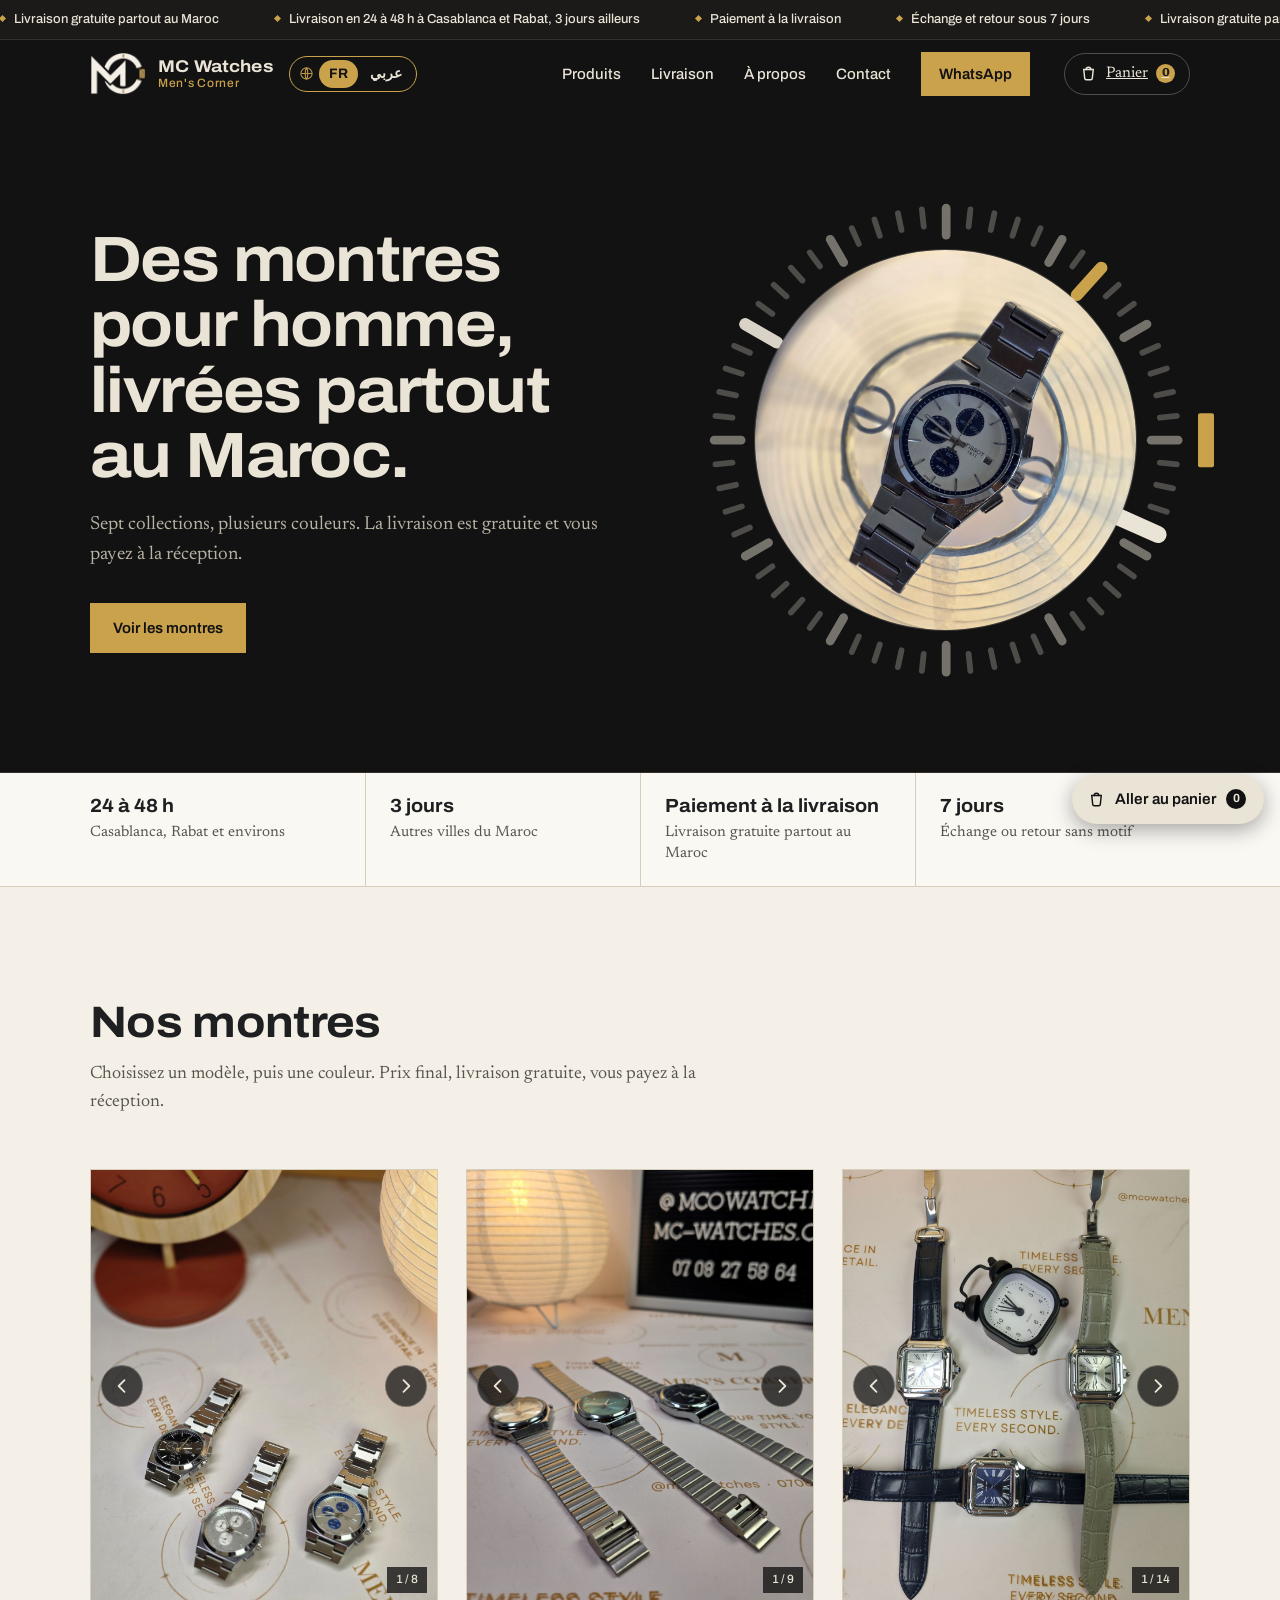
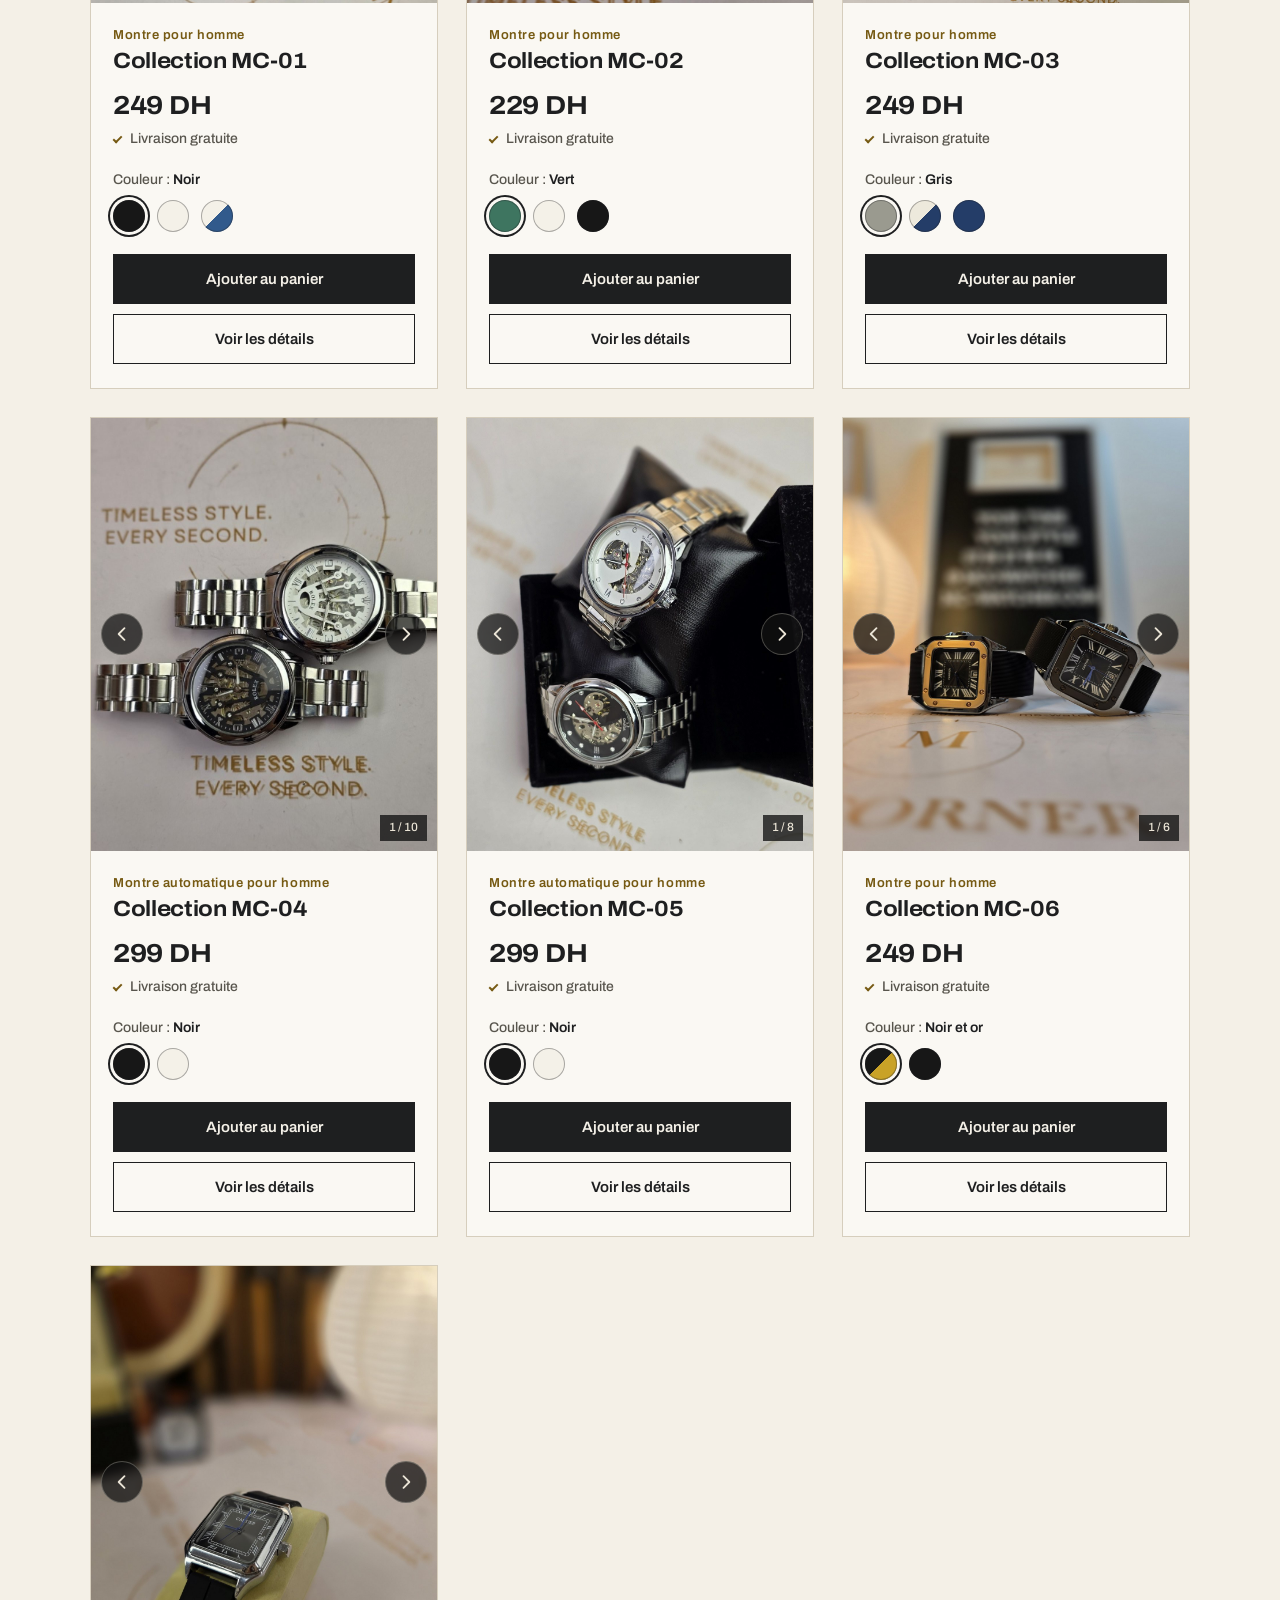
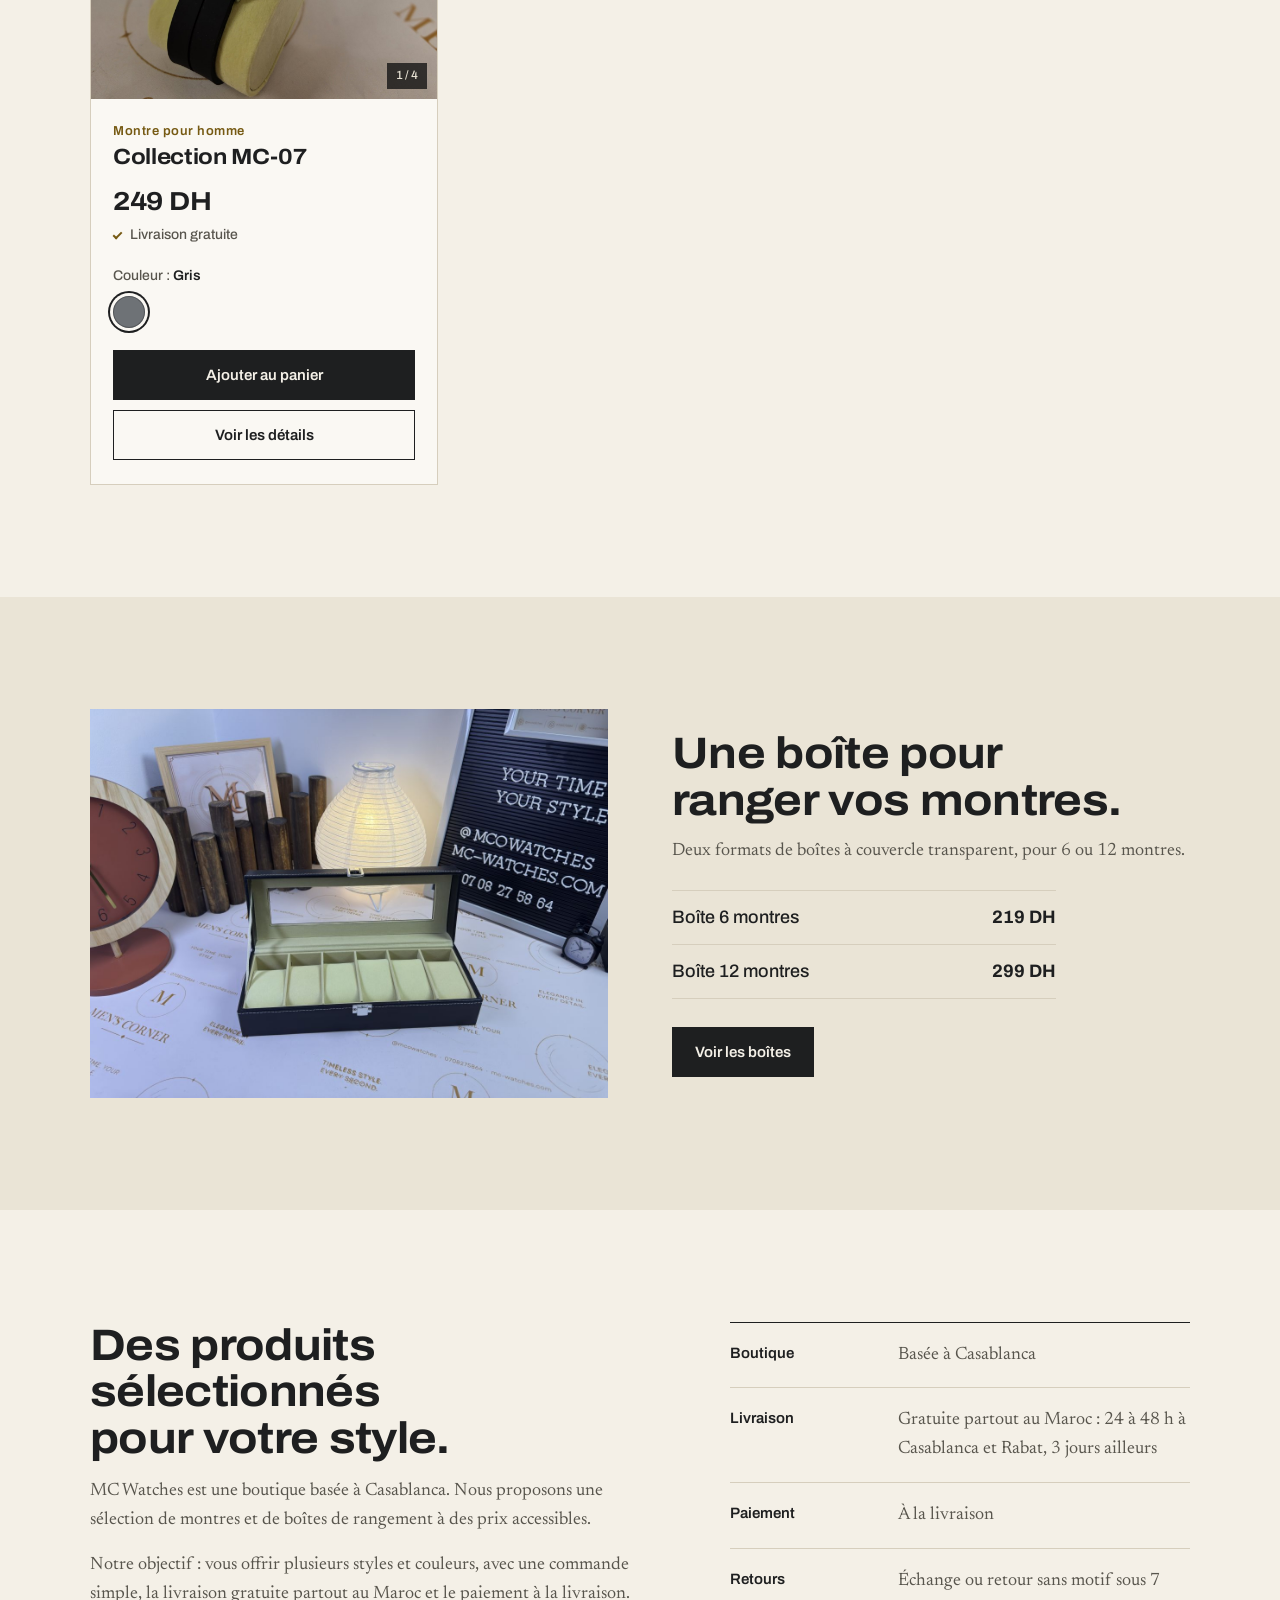
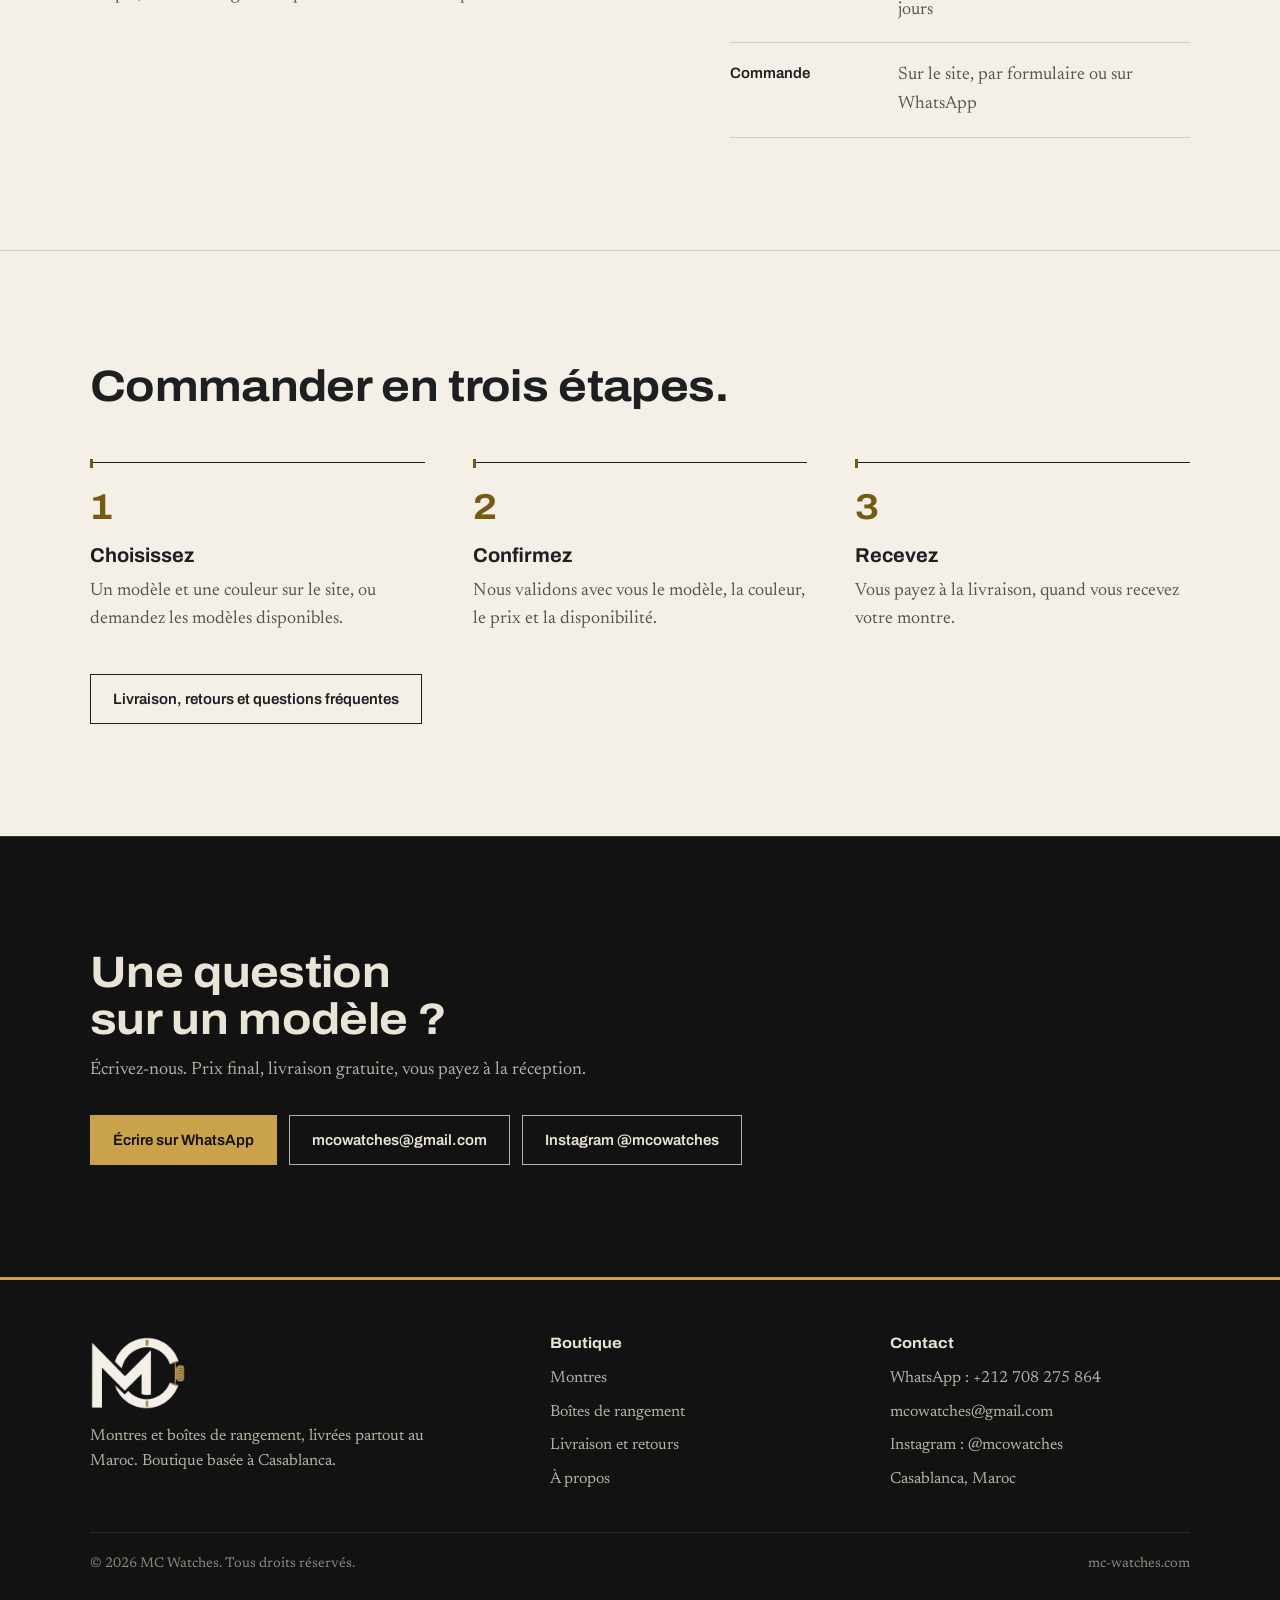
==== index.html @ b24e035b "MC-07 : la photo ou on voit la main saute Reste la montre seule, sur son coussin et en gros plan du " ====
<!doctype html>
<html lang="fr">
<head>
  <meta charset="utf-8">
  <meta name="viewport" content="width=device-width, initial-scale=1">
  <title>MC Watches | Montres pour homme, livraison gratuite au Maroc</title>
  <meta name="description" content="Montres pour homme à prix abordables. Livraison gratuite partout au Maroc et paiement à la livraison. Boutique basée à Casablanca.">
  <link rel="canonical" href="https://www.mc-watches.com/">
  <link rel="alternate" hreflang="fr" href="https://www.mc-watches.com/?lang=fr">
  <link rel="alternate" hreflang="ar" href="https://www.mc-watches.com/?lang=ar">
  <link rel="alternate" hreflang="x-default" href="https://www.mc-watches.com/">
  <meta name="theme-color" content="#121212">

  <meta property="og:type" content="website">
  <meta property="og:site_name" content="MC Watches">
  <meta property="og:locale" content="fr_MA">
  <meta property="og:title" content="MC Watches | Montres pour homme, livraison gratuite au Maroc">
  <meta property="og:description" content="Montres pour homme à prix abordables. Livraison gratuite partout au Maroc et paiement à la livraison. Boutique basée à Casablanca.">
  <meta property="og:url" content="https://www.mc-watches.com/">
  <meta property="og:image" content="https://www.mc-watches.com/og-image.jpg">
  <meta name="twitter:card" content="summary_large_image">

  <link rel="icon" href="favicon.ico" sizes="any">
  <link rel="icon" type="image/png" href="favicon.png">
  <link rel="apple-touch-icon" href="apple-touch-icon.png">

  <link rel="preconnect" href="https://fonts.googleapis.com">
  <link rel="preconnect" href="https://fonts.gstatic.com" crossorigin>
  <link rel="stylesheet" href="https://fonts.googleapis.com/css2?family=Archivo:wdth,wght@75..125,400..800&family=Newsreader:wght@400;500&display=swap">
  <script>
  /* La langue choisie, posee AVANT l'affichage : la version arabe ne
     montre jamais le francais une fraction de seconde. Les polices
     arabes ne sont chargees que pour la version arabe : le site
     francais reste exactement aussi rapide qu'avant.
     Tout le reste se passe dans i18n.js.                            */
  (function () {
    try {
      var p = new URLSearchParams(location.search), l = p.get("lang");
      if (l === "ar" || l === "fr") localStorage.setItem("mc-langue", l);
      else l = localStorage.getItem("mc-langue");
      if (l !== "ar") return;
      var d = document.documentElement;
      d.lang = "ar";
      d.dir = "rtl";
      d.classList.add("mc-ar");
      d.classList.add("mc-attente");
      setTimeout(function () { d.classList.remove("mc-attente"); }, 1500);
      var k = document.createElement("link");
      k.rel = "stylesheet";
      k.href = "https://fonts.googleapis.com/css2?family=Cairo:wght@400;600;700&family=Noto+Kufi+Arabic:wght@400;600;700&display=swap";
      document.head.appendChild(k);
    } catch (e) {}
  })();
  </script>
  <link rel="stylesheet" href="styles.css?v=38">
  <script src="data.js?v=38" defer></script>
  <script src="i18n.js?v=38" defer></script>
  <script src="site.js?v=38" defer></script>
  <script type="application/ld+json">
{
  "@context": "https://schema.org",
  "@type": "OnlineStore",
  "name": "MC Watches",
  "alternateName": "Men's Corner Watches",
  "url": "https://www.mc-watches.com/",
  "logo": "https://www.mc-watches.com/icon-512.png",
  "image": "https://www.mc-watches.com/og-image.jpg",
  "description": "Montres pour homme et boîtes de rangement à prix accessibles. Livraison gratuite partout au Maroc, paiement à la livraison.",
  "email": "mcowatches@gmail.com",
  "telephone": "+212708275864",
  "address": {
    "@type": "PostalAddress",
    "addressLocality": "Casablanca",
    "addressCountry": "MA"
  },
  "areaServed": {
    "@type": "Country",
    "name": "Maroc"
  },
  "sameAs": [
    "https://www.instagram.com/mcowatches/"
  ]
}
  </script>
</head>
<body>
  <a class="skip-link" href="#contenu">Aller au contenu</a>

  <div class="promo">
    <ul class="promo-list">
      <li>Livraison gratuite partout au Maroc</li>
      <li>Livraison en 24 à 48 h à Casablanca et Rabat, 3 jours ailleurs</li>
      <li>Paiement à la livraison</li>
      <li>Échange et retour sous 7 jours</li>
    </ul>
  </div>

  <header class="site-header">
    <div class="wrap">
      <a class="brand" href="./" aria-label="MC Watches, accueil">
        <img src="logo-light.png" width="240" height="184" alt="">
        <span class="brand-text">
          <span class="brand-name">MC Watches</span>
          <span class="brand-tag">Men's Corner</span>
        </span>
      </a>

      <button type="button" class="menu-toggle" aria-expanded="false" aria-controls="main-navigation">
        <span class="menu-bars" aria-hidden="true"></span>
        <span>Menu</span>
      </button>

      <nav class="nav" id="main-navigation" aria-label="Navigation principale">
        <a href="produits.html">Produits</a>
        <a href="livraison.html">Livraison</a>
        <a href="./#about">À propos</a>
        <a href="./#contact">Contact</a>
        <a class="nav-cta" href="https://wa.me/212708275864?text=Bonjour%20MC%20Watches%2C%20je%20souhaite%20d%C3%A9couvrir%20les%20mod%C3%A8les%20disponibles." target="_blank" rel="noopener">WhatsApp</a>
      </nav>
    </div>
  </header>

  <main id="contenu">

    <section class="hero on-dark">
      <div class="wrap">
        <div class="hero-copy">
          <h1>Des montres pour homme, livrées partout au Maroc.</h1>
          <p class="hero-lead"><span data-auto="nb-collections" data-cap>Trois</span> collections, plusieurs couleurs. La livraison est gratuite et vous payez à la réception.</p>
          <div class="hero-actions">
            <a class="btn btn-solid" href="#montres">Voir les montres</a>
          </div>
        </div>

        <div class="dial">
          <svg class="dial-ring" viewBox="0 0 200 200" aria-hidden="true" focusable="false">
            <g class="ticks"></g>
          </svg>
          <img class="dial-photo" src="images/mc01/blancbleu2.jpg" width="1600" height="1200" fetchpriority="high" alt="Montre MC-01 à cadran blanc et bleu, photographiée devant une lampe">
          <span class="dial-crown" aria-hidden="true"></span>
        </div>
      </div>
    </section>

    <section class="trust" aria-label="Livraison et retours">
      <div class="wrap">
        <ul class="trust-list">
          <li><strong>24 à 48 h</strong><span>Casablanca, Rabat et environs</span></li>
          <li><strong>3 jours</strong><span>Autres villes du Maroc</span></li>
          <li><strong>Paiement à la livraison</strong><span>Livraison gratuite partout au Maroc</span></li>
          <li><strong>7 jours</strong><span>Échange ou retour sans motif</span></li>
        </ul>
      </div>
    </section>

    <section class="section" id="montres">
      <div class="wrap">
        <div class="section-head">
          <h2>Nos montres</h2>
          <p>Choisissez un modèle, puis une couleur. Prix final, livraison gratuite, vous payez à la réception.</p>
        </div>
        <div class="grid" data-produits="montre"></div>
        <noscript><p><a class="btn btn-solid" href="https://wa.me/212708275864?text=Bonjour%20MC%20Watches%2C%20je%20souhaite%20d%C3%A9couvrir%20les%20mod%C3%A8les%20disponibles.">Voir les modèles sur WhatsApp</a></p></noscript>
      </div>
    </section>

    <section class="storage" aria-labelledby="boites-titre">
      <div class="wrap">
        <img class="storage-photo" src="images/boite-6/BOITEPETIT1.jpg" width="1200" height="900" loading="lazy" decoding="async" alt="Boîte de rangement noire pour 6 montres, couvercle transparent ouvert">
        <div>
          <h2 id="boites-titre">Une boîte pour ranger vos montres.</h2>
          <p>Deux formats de boîtes à couvercle transparent, pour 6 ou 12 montres.</p>
          <ul class="storage-prices" data-auto="boites-prix">
            <li><span>Boîte 6 montres</span><strong>219&nbsp;DH</strong></li>
            <li><span>Boîte 12 montres</span><strong>299&nbsp;DH</strong></li>
          </ul>
          <a class="btn btn-solid" href="produits.html#boites">Voir les boîtes</a>
        </div>
      </div>
    </section>

    <section class="section" id="about">
      <div class="wrap about">
        <div class="about-text">
          <h2>Des produits sélectionnés pour votre style.</h2>
          <p>MC Watches est une boutique basée à Casablanca. Nous proposons une sélection de montres et de boîtes de rangement à des prix accessibles.</p>
          <p>Notre objectif : vous offrir plusieurs styles et couleurs, avec une commande simple, la livraison gratuite partout au Maroc et le paiement à la livraison.</p>
        </div>
        <dl class="facts-list">
          <div><dt>Boutique</dt><dd>Basée à Casablanca</dd></div>
          <div><dt>Livraison</dt><dd>Gratuite partout au Maroc : 24 à 48 h à Casablanca et Rabat, 3 jours ailleurs</dd></div>
          <div><dt>Paiement</dt><dd>À la livraison</dd></div>
          <div><dt>Retours</dt><dd>Échange ou retour sans motif sous 7 jours</dd></div>
          <div><dt>Commande</dt><dd>Sur le site, par formulaire ou sur WhatsApp</dd></div>
        </dl>
      </div>
    </section>

    <section class="section order" id="commande">
      <div class="wrap">
        <div class="section-head">
          <h2>Commander en trois étapes.</h2>
        </div>
        <ol class="steps">
          <li><strong>Choisissez</strong><span>Un modèle et une couleur sur le site, ou demandez les modèles disponibles.</span></li>
          <li><strong>Confirmez</strong><span>Nous validons avec vous le modèle, la couleur, le prix et la disponibilité.</span></li>
          <li><strong>Recevez</strong><span>Vous payez à la livraison, quand vous recevez votre montre.</span></li>
        </ol>
        <p class="more-link"><a class="btn btn-ghost" href="livraison.html">Livraison, retours et questions fréquentes</a></p>
      </div>
    </section>

    <section class="contact on-dark" id="contact">
      <div class="wrap">
        <h2>Une question sur un modèle ?</h2>
        <p>Écrivez-nous. Prix final, livraison gratuite, vous payez à la réception.</p>
        <div class="contact-actions">
          <a class="btn btn-solid" href="https://wa.me/212708275864?text=Bonjour%20MC%20Watches%2C%20j%27ai%20une%20question%20sur%20vos%20mod%C3%A8les." target="_blank" rel="noopener">Écrire sur WhatsApp</a>
          <a class="btn btn-ghost" href="mailto:mcowatches@gmail.com">mcowatches@gmail.com</a>
          <a class="btn btn-ghost" href="https://www.instagram.com/mcowatches/" target="_blank" rel="noopener">Instagram @mcowatches</a>
        </div>
      </div>
    </section>

  </main>

  <footer class="site-footer">
    <div class="wrap">
      <div class="footer-grid">
        <div class="footer-brand">
          <img src="logo-light.png" width="240" height="184" loading="lazy" alt="Logo MC Watches">
          <p>Montres et boîtes de rangement, livrées partout au Maroc. Boutique basée à Casablanca.</p>
        </div>

        <div>
          <h2>Boutique</h2>
          <ul class="footer-links">
            <li><a href="produits.html#montres">Montres</a></li>
            <li><a href="produits.html#boites">Boîtes de rangement</a></li>
            <li><a href="livraison.html">Livraison et retours</a></li>
            <li><a href="./#about">À propos</a></li>
          </ul>
        </div>

        <div>
          <h2>Contact</h2>
          <ul class="footer-links">
            <li><a href="https://wa.me/212708275864?text=Bonjour%20MC%20Watches%2C%20j%27ai%20une%20question%20sur%20vos%20mod%C3%A8les." target="_blank" rel="noopener">WhatsApp : +212 708 275 864</a></li>
            <li><a href="mailto:mcowatches@gmail.com">mcowatches@gmail.com</a></li>
            <li><a href="https://www.instagram.com/mcowatches/" target="_blank" rel="noopener">Instagram : @mcowatches</a></li>
            <li>Casablanca, Maroc</li>
          </ul>
        </div>
      </div>

      <div class="footer-bottom">
        <span>© 2026 MC Watches. Tous droits réservés.</span>
        <span>mc-watches.com</span>
      </div>
    </div>
  </footer>

  <a class="wa-float" href="https://wa.me/212708275864?text=Bonjour%20MC%20Watches%2C%20je%20souhaite%20commander%20une%20montre." target="_blank" rel="noopener" aria-label="Écrire sur WhatsApp">
    <svg viewBox="0 0 24 24" width="22" height="22" aria-hidden="true"><path d="M4 4.5h16v11H9.5L5 19.5v-4H4z" fill="none" stroke="currentColor" stroke-width="2" stroke-linejoin="round"/></svg>
    <span>WhatsApp</span>
  </a>
</body>
</html>
---- styles.css ----
/* ==========================================================
   MC WATCHES - STYLES
   Palette tirée du logo : charbon, doré, crème.
   Un seul fichier pour tout le site.
   ========================================================== */

:root {
  --case: #121212;          /* fond sombre, comme les photos produits */
  --case-2: #1B1A18;
  --ink: #1E1F20;           /* texte sur fond clair */
  --paper: #F4F0E7;         /* fond clair, couleur du logo */
  --card: #FAF8F3;
  --bone: #EAE4D6;          /* texte sur fond sombre */
  --bone-muted: #B8B2A4;
  --muted: #58554D;         /* texte secondaire sur fond clair */
  --line: #D6CEBD;
  --gold: #C9A24B;          /* ornements, boutons sur fond sombre */
  --gold-ink: #765A13;      /* texte doré sur fond clair (contraste 5,7:1) */

  --f-display: "Archivo", "Helvetica Neue", Arial, sans-serif;
  --f-text: "Newsreader", Georgia, "Times New Roman", serif;

  --wrap: 1180px;
  --gutter: clamp(20px, 4vw, 40px);
  --section: clamp(64px, 9vw, 112px);
}

/* ---------- Base ---------- */

*,
*::before,
*::after { box-sizing: border-box; }

html {
  scroll-behavior: smooth;
  -webkit-text-size-adjust: 100%;
}

body {
  margin: 0;
  color: var(--ink);
  background: var(--paper);
  font-family: var(--f-text);
  font-size: 1.125rem;
  line-height: 1.6;
  text-rendering: optimizeLegibility;
}

img { display: block; max-width: 100%; height: auto; }

h1, h2, h3 {
  margin: 0;
  font-family: var(--f-display);
  font-weight: 700;
  font-stretch: 110%;
  line-height: 1.06;
  letter-spacing: -0.015em;
  text-wrap: balance;
}

h2 { font-size: clamp(1.9rem, 3.6vw, 2.75rem); }

p { margin: 0; }

a { color: inherit; }

button, a { -webkit-tap-highlight-color: transparent; }

:focus-visible {
  outline: 3px solid var(--gold-ink);
  outline-offset: 3px;
}

.on-dark :focus-visible,
.site-header :focus-visible,
.promo :focus-visible,
.site-footer :focus-visible {
  outline-color: var(--gold);
}

.skip-link {
  position: absolute;
  top: -60px;
  left: 12px;
  z-index: 200;
  padding: 10px 16px;
  color: var(--case);
  background: var(--gold);
  font-family: var(--f-display);
  font-weight: 600;
  text-decoration: none;
}
.skip-link:focus { top: 12px; }

.wrap {
  width: 100%;
  max-width: var(--wrap);
  margin-inline: auto;
  padding-inline: var(--gutter);
}

.on-dark {
  color: var(--bone);
  background: var(--case);
}

/* ---------- Boutons ---------- */

.btn {
  display: inline-flex;
  min-height: 50px;
  align-items: center;
  justify-content: center;
  padding: 12px 22px;
  border: 1.5px solid var(--ink);
  font-family: var(--f-display);
  font-size: 0.9375rem;
  font-weight: 600;
  line-height: 1.2;
  text-align: center;
  text-decoration: none;
  cursor: pointer;
  transition: background-color 0.18s ease, color 0.18s ease, border-color 0.18s ease;
}

.btn-solid { color: var(--paper); background: var(--ink); }
.btn-solid:hover { background: var(--gold-ink); border-color: var(--gold-ink); }

.btn-ghost { color: var(--ink); background: transparent; }
.btn-ghost:hover { color: var(--paper); background: var(--ink); }

.on-dark .btn-solid { color: var(--case); background: var(--gold); border-color: var(--gold); }
.on-dark .btn-solid:hover { background: var(--bone); border-color: var(--bone); }
.on-dark .btn-ghost { color: var(--bone); border-color: var(--bone-muted); }
.on-dark .btn-ghost:hover { color: var(--case); background: var(--bone); border-color: var(--bone); }

/* ---------- Bandeau livraison ---------- */

.promo {
  color: var(--bone);
  background: var(--case-2);
  border-bottom: 1px solid #34302a;
  font-family: var(--f-display);
  font-size: 0.8125rem;
  font-weight: 500;
}

.promo-list {
  display: flex;
  flex-wrap: wrap;
  justify-content: center;
  gap: 2px 28px;
  margin: 0;
  padding: 9px var(--gutter);
  list-style: none;
}

.promo-list li::before {
  content: "";
  display: inline-block;
  width: 5px;
  height: 5px;
  margin-right: 9px;
  vertical-align: 2px;
  background: var(--gold);
  transform: rotate(45deg);
}

/* ---------- En-tête ---------- */

.site-header {
  position: sticky;
  top: 0;
  z-index: 50;
  color: var(--bone);
  background: var(--case);
}

.site-header .wrap {
  display: flex;
  min-height: 68px;
  align-items: center;
  justify-content: space-between;
  gap: 16px;
}

.brand {
  display: flex;
  align-items: center;
  gap: 12px;
  color: var(--bone);
  text-decoration: none;
}

.brand img { width: 56px; height: auto; }

.brand-text {
  display: flex;
  flex-direction: column;
  font-family: var(--f-display);
  line-height: 1.1;
}

.brand-name {
  font-size: 1.0625rem;
  font-weight: 700;
  font-stretch: 112%;
  letter-spacing: 0.01em;
}

.brand-tag {
  color: var(--gold);
  font-size: 0.75rem;
  font-weight: 500;
  letter-spacing: 0.06em;
}

.menu-toggle {
  display: inline-flex;
  min-height: 44px;
  align-items: center;
  gap: 10px;
  padding: 8px 14px;
  color: var(--bone);
  background: transparent;
  border: 1px solid #4a463e;
  font-family: var(--f-display);
  font-size: 0.9375rem;
  font-weight: 600;
  cursor: pointer;
}

.menu-toggle:hover,
.menu-toggle[aria-expanded="true"] { border-color: var(--gold); }

.menu-bars,
.menu-bars::before,
.menu-bars::after {
  display: block;
  width: 18px;
  height: 2px;
  background: currentColor;
  transition: transform 0.2s ease, opacity 0.2s ease;
}
.menu-bars { position: relative; }
.menu-bars::before,
.menu-bars::after { content: ""; position: absolute; left: 0; }
.menu-bars::before { top: -6px; }
.menu-bars::after { top: 6px; }
.menu-toggle[aria-expanded="true"] .menu-bars { background: transparent; }
.menu-toggle[aria-expanded="true"] .menu-bars::before { top: 0; transform: rotate(45deg); }
.menu-toggle[aria-expanded="true"] .menu-bars::after { top: 0; transform: rotate(-45deg); }

.nav {
  position: absolute;
  top: 100%;
  right: 0;
  left: 0;
  display: none;
  flex-direction: column;
  padding: 6px var(--gutter) 22px;
  background: var(--case-2);
  border-top: 1px solid #34302a;
  border-bottom: 2px solid var(--gold);
}
.nav.is-open { display: flex; }

.nav a {
  padding: 15px 0;
  color: var(--bone);
  border-bottom: 1px solid #34302a;
  font-family: var(--f-display);
  font-size: 1rem;
  font-weight: 500;
  text-decoration: none;
}
.nav a:hover { color: var(--gold); }
.nav a[aria-current="page"] { color: var(--gold); }

.nav .nav-cta {
  margin-top: 18px;
  padding: 12px 20px;
  color: var(--case);
  background: var(--gold);
  border: 0;
  font-weight: 600;
  text-align: center;
}
.nav .nav-cta:hover { color: var(--case); background: var(--bone); }

@media (min-width: 880px) {
  .menu-toggle { display: none; }

  .nav {
    position: static;
    display: flex;
    flex-direction: row;
    align-items: center;
    gap: 30px;
    padding: 0;
    background: none;
    border: 0;
  }

  .nav a { padding: 6px 0; border: 0; font-size: 0.9375rem; }

  .nav .nav-cta { margin: 0; padding: 10px 18px; }
}

/* ---------- Accueil : hero ---------- */

.hero { border-bottom: 1px solid #34302a; }

.hero .wrap {
  display: grid;
  grid-template-columns: minmax(0, 1.05fr) minmax(0, 0.95fr);
  align-items: center;
  gap: clamp(32px, 6vw, 72px);
  padding-block: clamp(40px, 7vw, 88px);
}

.hero h1 {
  max-width: 14ch;
  font-size: clamp(2.4rem, 5vw, 4.25rem);
  line-height: 1.02;
  letter-spacing: -0.025em;
}

.hero-lead {
  max-width: 34em;
  margin-top: 22px;
  color: var(--bone-muted);
  font-size: 1.1875rem;
}

.hero-lead strong { color: var(--bone); font-weight: 500; }

.hero-actions {
  display: flex;
  flex-wrap: wrap;
  gap: 12px;
  margin-top: 32px;
}

/* Le cadran : la photo dans une lunette graduée, comme le logo */

.dial {
  position: relative;
  width: 100%;
  max-width: 500px;
  aspect-ratio: 1;
  margin-inline: auto;
}

.dial-ring {
  position: absolute;
  inset: 0;
  width: 100%;
  height: 100%;
  animation: dial-in 1.2s cubic-bezier(0.2, 0.7, 0.2, 1) both;
}

/* La lunette donne l'heure avec ses propres graduations.
   Tout reste creme, sauf la seconde qui passe en dore : c'est la
   seule qui change de couleur, et la seule qui bouge chaque seconde.
   L'heure est la plus longue et la plus epaisse, la minute suit. */
.dial-ring line {
  stroke-linecap: round;
  transition: stroke-width 0.18s ease, stroke-opacity 0.18s ease, stroke 0.25s ease;
}
.tk { stroke: var(--bone); stroke-opacity: 0.28; stroke-width: 2.4; }
.tk-maj { stroke-opacity: 0.46; stroke-width: 3.6; }
.tk-min { stroke-opacity: 0.92; stroke-width: 5; }
.tk-hr { stroke-opacity: 1; stroke-width: 7; }
.tk-sec { stroke: var(--gold); stroke-opacity: 1; stroke-width: 5; }

@keyframes dial-in {
  from { opacity: 0; transform: rotate(-30deg) scale(0.96); }
  to { opacity: 1; transform: none; }
}

.dial-photo {
  position: absolute;
  inset: 11%;
  width: 78%;
  height: 78%;
  border-radius: 50%;
  object-fit: cover;
  box-shadow: 0 0 0 1px rgba(234, 228, 214, 0.18);
}

.dial-crown {
  position: absolute;
  top: 50%;
  right: -5%;
  width: 3.4%;
  height: 11%;
  background: var(--gold);
  border-radius: 2px;
  transform: translateY(-50%);
}

@media (max-width: 820px) {
  .hero .wrap { grid-template-columns: 1fr; }
  .dial { max-width: 380px; }
}

@media (max-width: 520px) {
  .hero-actions .btn { flex: 1 1 100%; }
}

/* ---------- Sections claires ---------- */

.section { padding-block: var(--section); }

.section-head { max-width: 40rem; margin-bottom: clamp(32px, 5vw, 52px); }

.section-head p {
  margin-top: 14px;
  color: var(--muted);
}

/* ---------- Cartes produits ---------- */

.grid {
  display: grid;
  grid-template-columns: repeat(3, minmax(0, 1fr));
  gap: clamp(18px, 2.4vw, 28px);
}

@media (max-width: 1000px) { .grid { grid-template-columns: repeat(2, minmax(0, 1fr)); } }
@media (max-width: 640px) { .grid { grid-template-columns: 1fr; } }

.card {
  display: flex;
  min-width: 0;
  flex-direction: column;
  background: var(--card);
  border: 1px solid var(--line);
  transition: border-color 0.2s ease;
}
.card:hover { border-color: var(--ink); }

.card-media {
  position: relative;
  aspect-ratio: 4 / 5;
  overflow: hidden;
  background: var(--case);
}

.card-img {
  width: 100%;
  height: 100%;
  object-fit: cover;
}

.car-btn {
  position: absolute;
  top: 50%;
  display: grid;
  width: 42px;
  height: 42px;
  place-items: center;
  padding: 0;
  color: var(--bone);
  background: rgba(18, 18, 18, 0.72);
  border: 1px solid rgba(234, 228, 214, 0.28);
  border-radius: 50%;
  cursor: pointer;
  transform: translateY(-50%);
  transition: background-color 0.15s ease, color 0.15s ease;
}
.car-prev { left: 10px; }
.car-next { right: 10px; }
.car-btn:hover { color: var(--case); background: var(--gold); border-color: var(--gold); }
.card-media :focus-visible,
.detail-media :focus-visible { outline-color: var(--gold); outline-offset: -3px; }

.count {
  position: absolute;
  right: 10px;
  bottom: 10px;
  padding: 3px 9px;
  color: var(--bone);
  background: rgba(18, 18, 18, 0.78);
  font-family: var(--f-display);
  font-size: 0.75rem;
  font-weight: 500;
  font-variant-numeric: tabular-nums;
}

.card-body {
  display: flex;
  flex: 1;
  flex-direction: column;
  padding: 22px 22px 24px;
}

.card-ref {
  color: var(--gold-ink);
  font-family: var(--f-display);
  font-size: 0.8125rem;
  font-weight: 600;
  letter-spacing: 0.04em;
}

.card-title {
  margin-top: 4px;
  font-size: 1.375rem;
  line-height: 1.15;
}

.card-price {
  margin-top: 10px;
  font-family: var(--f-display);
  font-size: 1.625rem;
  font-weight: 700;
  font-stretch: 110%;
  font-variant-numeric: tabular-nums;
  letter-spacing: -0.01em;
}

.card-delivery {
  margin-top: 2px;
  color: var(--muted);
  font-family: var(--f-display);
  font-size: 0.875rem;
  font-weight: 500;
}
.card-delivery::before {
  content: "";
  display: inline-block;
  width: 9px;
  height: 5px;
  margin-right: 8px;
  vertical-align: 2px;
  border-bottom: 2px solid var(--gold-ink);
  border-left: 2px solid var(--gold-ink);
  transform: rotate(-45deg);
}

.swatch-group { margin-top: 18px; }

.swatch-label {
  margin-bottom: 9px;
  font-family: var(--f-display);
  font-size: 0.875rem;
  font-weight: 500;
  color: var(--muted);
}
.swatch-label strong { color: var(--ink); font-weight: 600; }

.swatches { display: flex; flex-wrap: wrap; gap: 12px; }

.swatch {
  width: 32px;
  height: 32px;
  padding: 0;
  border: 0;
  border-radius: 50%;
  box-shadow: inset 0 0 0 1px rgba(30, 31, 32, 0.35);
  cursor: pointer;
}
.swatch[aria-pressed="true"] {
  box-shadow: inset 0 0 0 1px rgba(30, 31, 32, 0.35), 0 0 0 3px var(--card), 0 0 0 5px var(--ink);
}

.card-actions {
  display: grid;
  gap: 10px;
  margin-top: auto;
  padding-top: 22px;
}

/* ---------- Accueil : boîtes de rangement ---------- */

.storage { background: #EAE4D6; }

.storage .wrap {
  display: grid;
  grid-template-columns: minmax(0, 1fr) minmax(0, 1fr);
  align-items: center;
  gap: clamp(28px, 5vw, 64px);
  padding-block: var(--section);
}

.storage-photo {
  aspect-ratio: 4 / 3;
  object-fit: cover;
  width: 100%;
}

.storage h2 { max-width: 16ch; }
.storage p { margin-top: 14px; max-width: 34em; color: var(--muted); }

.storage-prices {
  display: grid;
  gap: 0;
  margin: 24px 0 28px;
  padding: 0;
  max-width: 24rem;
  list-style: none;
  border-top: 1px solid var(--line);
  font-family: var(--f-display);
}
.storage-prices li {
  display: flex;
  justify-content: space-between;
  gap: 16px;
  padding: 12px 0;
  border-bottom: 1px solid var(--line);
  font-weight: 500;
}
.storage-prices strong { font-variant-numeric: tabular-nums; }

@media (max-width: 760px) { .storage .wrap { grid-template-columns: 1fr; } }

/* ---------- Accueil : à propos ---------- */

.about {
  display: grid;
  grid-template-columns: minmax(0, 1.1fr) minmax(0, 0.9fr);
  gap: clamp(32px, 6vw, 80px);
  align-items: start;
}

.about-text p { margin-top: 16px; max-width: 34em; color: var(--muted); }
.about-text h2 { max-width: 15ch; }

.facts-list { margin: 0; border-top: 1px solid var(--ink); }

.facts-list div {
  display: grid;
  grid-template-columns: 9.5rem 1fr;
  gap: 16px;
  padding: 18px 0;
  border-bottom: 1px solid var(--line);
}

.facts-list dt {
  font-family: var(--f-display);
  font-size: 0.9375rem;
  font-weight: 600;
}

.facts-list dd { margin: 0; color: var(--muted); }

@media (max-width: 820px) { .about { grid-template-columns: 1fr; } }
@media (max-width: 440px) { .facts-list div { grid-template-columns: 1fr; gap: 2px; } }

/* ---------- Accueil : commander ---------- */

.order { border-top: 1px solid var(--line); }

.steps {
  display: grid;
  grid-template-columns: repeat(3, minmax(0, 1fr));
  gap: clamp(20px, 4vw, 48px);
  margin: 0;
  padding: 0;
  list-style: none;
  counter-reset: step;
}

.steps li {
  position: relative;
  padding-top: 26px;
  border-top: 1px solid var(--ink);
  counter-increment: step;
}

/* un repère doré sur la ligne, comme un index de cadran */
.steps li::before {
  content: "";
  position: absolute;
  top: -4px;
  left: 0;
  width: 3px;
  height: 9px;
  background: var(--gold-ink);
}

.steps li::after {
  content: counter(step);
  display: block;
  order: -1;
  margin-bottom: 14px;
  color: var(--gold-ink);
  font-family: var(--f-display);
  font-size: 2.25rem;
  font-weight: 700;
  font-stretch: 110%;
  line-height: 1;
}

.steps li { display: flex; flex-direction: column; }
.steps li::after { position: static; }

.steps strong {
  font-family: var(--f-display);
  font-size: 1.25rem;
  font-weight: 700;
}
.steps span { margin-top: 6px; color: var(--muted); }

@media (max-width: 760px) { .steps { grid-template-columns: 1fr; } }

/* ---------- Accueil : contact ---------- */

.contact { border-top: 1px solid #34302a; }

.contact .wrap {
  padding-block: var(--section);
}

.contact h2 { max-width: 18ch; }
.contact p { margin-top: 14px; max-width: 34em; color: var(--bone-muted); }

.contact-actions {
  display: flex;
  flex-wrap: wrap;
  gap: 12px;
  margin-top: 30px;
}

/* ---------- Pied de page ---------- */

.site-footer {
  color: var(--bone-muted);
  background: var(--case);
  border-top: 3px solid var(--gold);
  font-size: 1rem;
}

.footer-grid {
  display: grid;
  grid-template-columns: minmax(0, 1.4fr) repeat(2, minmax(0, 1fr));
  gap: 40px;
  padding-block: 56px 40px;
}

.footer-brand img { width: 96px; margin-bottom: 14px; }
.footer-brand p { max-width: 24em; }

.site-footer h2 {
  margin-bottom: 14px;
  color: var(--bone);
  font-size: 0.9375rem;
  letter-spacing: 0;
}

.footer-links {
  display: grid;
  gap: 8px;
  margin: 0;
  padding: 0;
  list-style: none;
}

.site-footer a { text-decoration: none; overflow-wrap: anywhere; }
.site-footer a:hover { color: var(--gold); text-decoration: underline; }

.footer-bottom {
  display: flex;
  flex-wrap: wrap;
  justify-content: space-between;
  gap: 8px 24px;
  padding-block: 20px 28px;
  border-top: 1px solid #2c2a26;
  color: #8C877B;
  font-size: 0.875rem;
}

@media (max-width: 760px) {
  .footer-grid { grid-template-columns: 1fr 1fr; }
  .footer-brand { grid-column: 1 / -1; }
}
@media (max-width: 440px) { .footer-grid { grid-template-columns: 1fr; } }

/* ---------- Bouton WhatsApp flottant ---------- */

.wa-float {
  position: fixed;
  right: 16px;
  bottom: 16px;
  z-index: 60;
  display: inline-flex;
  min-height: 50px;
  align-items: center;
  gap: 10px;
  padding: 12px 20px 12px 16px;
  color: var(--case);
  background: var(--gold);
  border-radius: 999px;
  box-shadow: 0 6px 20px rgba(18, 18, 18, 0.35);
  font-family: var(--f-display);
  font-size: 0.9375rem;
  font-weight: 600;
  text-decoration: none;
  transition: opacity 0.2s ease, transform 0.2s ease, background-color 0.18s ease;
}
.wa-float:hover { background: var(--bone); }
.wa-float.is-hidden { opacity: 0; pointer-events: none; transform: translateY(12px); }
.wa-float svg { flex: none; }

@media (max-width: 380px) {
  .wa-float span { position: absolute; width: 1px; height: 1px; overflow: hidden; clip-path: inset(50%); }
  .wa-float { padding: 14px; }
}

/* ---------- Page produits ---------- */

.page-head { padding-block: clamp(40px, 6vw, 72px) clamp(24px, 4vw, 40px); }

.page-head h1 {
  max-width: 16ch;
  font-size: clamp(2.25rem, 5vw, 3.75rem);
  letter-spacing: -0.025em;
}

.page-head p { max-width: 36em; margin-top: 16px; color: var(--muted); }

.page-head .jump {
  display: flex;
  flex-wrap: wrap;
  gap: 10px;
  margin-top: 24px;
}

.group { padding-block: clamp(32px, 5vw, 56px) 0; scroll-margin-top: 88px; }
.group:last-of-type { padding-bottom: var(--section); }
.group > h2 { margin-bottom: 24px; font-size: clamp(1.5rem, 2.8vw, 2rem); }

/* ---------- Fiche produit ---------- */

.product-page { padding-block: clamp(24px, 4vw, 48px) var(--section); }

.crumbs {
  display: flex;
  flex-wrap: wrap;
  gap: 8px;
  margin-bottom: 24px;
  color: var(--muted);
  font-family: var(--f-display);
  font-size: 0.875rem;
}
.crumbs a { text-underline-offset: 3px; }
.crumbs [aria-current] { color: var(--ink); font-weight: 600; }

.detail {
  display: grid;
  grid-template-columns: minmax(0, 1.15fr) minmax(0, 0.85fr);
  gap: clamp(28px, 5vw, 64px);
  align-items: start;
}

.detail-media {
  position: relative;
  aspect-ratio: 4 / 5;
  overflow: hidden;
  background: var(--case);
}
.detail-img { width: 100%; height: 100%; object-fit: cover; }

.thumbs {
  display: flex;
  gap: 8px;
  margin-top: 10px;
  padding-bottom: 6px;
  overflow-x: auto;
}

.thumb {
  flex: none;
  width: 76px;
  aspect-ratio: 4 / 3;
  padding: 0;
  overflow: hidden;
  background: var(--case);
  border: 2px solid transparent;
  cursor: pointer;
  opacity: 0.7;
}
.thumb img { width: 100%; height: 100%; object-fit: cover; }
.thumb:hover { opacity: 1; }
.thumb.is-active { border-color: var(--gold-ink); opacity: 1; }

.detail-info { position: sticky; top: 96px; }

@media (max-width: 820px) { .detail-info { position: static; } }

.detail-info h1 {
  margin-top: 4px;
  font-size: clamp(2rem, 4vw, 3rem);
  letter-spacing: -0.02em;
}

.detail-price {
  margin-top: 14px;
  font-family: var(--f-display);
  font-size: 2rem;
  font-weight: 700;
  font-stretch: 110%;
  font-variant-numeric: tabular-nums;
}

.detail-info .swatch-group { margin-top: 28px; }

.chips { display: flex; flex-wrap: wrap; gap: 10px; }

.chip {
  display: inline-flex;
  min-height: 46px;
  align-items: center;
  gap: 10px;
  padding: 8px 16px 8px 12px;
  color: var(--ink);
  background: transparent;
  border: 1px solid var(--line);
  font-family: var(--f-display);
  font-size: 0.9375rem;
  font-weight: 500;
  cursor: pointer;
}
.chip:hover { border-color: var(--ink); }
.chip[aria-pressed="true"] {
  background: var(--card);
  border-color: var(--ink);
  box-shadow: inset 0 0 0 1px var(--ink);
  font-weight: 600;
}

.chip-dot {
  width: 22px;
  height: 22px;
  flex: none;
  border-radius: 50%;
  box-shadow: inset 0 0 0 1px rgba(30, 31, 32, 0.35);
}

.detail-actions { display: grid; gap: 10px; margin-top: 30px; }

.facts {
  display: grid;
  gap: 8px;
  margin: 26px 0 0;
  padding: 20px 0 0;
  border-top: 1px solid var(--line);
  color: var(--muted);
  list-style: none;
}
.facts li::before {
  content: "";
  display: inline-block;
  width: 5px;
  height: 5px;
  margin-right: 11px;
  vertical-align: 4px;
  background: var(--gold-ink);
  transform: rotate(45deg);
}

.others { margin-top: clamp(56px, 8vw, 96px); padding-top: 32px; border-top: 1px solid var(--line); }
.others h2 { margin-bottom: 22px; font-size: clamp(1.5rem, 2.8vw, 2rem); }

.others-grid {
  display: grid;
  grid-template-columns: repeat(2, minmax(0, 1fr));
  gap: 20px;
  max-width: 760px;
}

.mini {
  display: grid;
  gap: 2px;
  text-decoration: none;
}
.mini img { aspect-ratio: 4 / 3; width: 100%; margin-bottom: 8px; object-fit: cover; background: var(--case); }
.mini-name { font-family: var(--f-display); font-weight: 600; }
.mini:hover .mini-name { text-decoration: underline; text-underline-offset: 3px; }
.mini-price { color: var(--muted); font-family: var(--f-display); font-size: 0.9375rem; }

.notfound { max-width: 32rem; padding-block: 40px; }
.notfound h1 { font-size: 2.25rem; }
.notfound p { margin: 12px 0 24px; color: var(--muted); }

.detail > * { min-width: 0; }

@media (max-width: 820px) {
  .detail { grid-template-columns: minmax(0, 1fr); }
}

/* ---------- Mouvement réduit ---------- */

@media (prefers-reduced-motion: reduce) {
  html { scroll-behavior: auto; }
  .dial-ring { animation: none; }
  .btn, .card, .wa-float, .menu-bars,
  .menu-bars::before, .menu-bars::after { transition: none; }
}

/* ---------- Anchors : décalage sous l'en-tête fixe ---------- */

[id] { scroll-margin-top: 84px; }

/* ---------- Fenêtre de commande ---------- */

body:has(dialog[open]) { overflow: hidden; }

.order-dialog {
  width: min(520px, calc(100% - 24px));
  max-height: calc(100dvh - 24px);
  padding: 0;
  overflow: auto;
  color: var(--ink);
  background: var(--paper);
  border: 0;
  border-top: 3px solid var(--gold);
  box-shadow: 0 24px 80px rgba(0, 0, 0, 0.45);
}
.order-dialog::backdrop { background: rgba(18, 18, 18, 0.72); }

.order-form,
.order-done { padding: 22px clamp(20px, 4vw, 32px) 28px; }

.order-head {
  display: flex;
  align-items: flex-start;
  justify-content: space-between;
  gap: 16px;
  margin-bottom: 18px;
}
.order-head h2 { font-size: 1.5rem; }

.order-close {
  display: grid;
  width: 44px;
  height: 44px;
  flex: none;
  place-items: center;
  margin: -8px -10px 0 0;
  padding: 0;
  color: var(--ink);
  background: transparent;
  border: 0;
  cursor: pointer;
}
.order-close:hover { color: var(--gold-ink); }

.order-summary {
  margin-bottom: 22px;
  padding: 16px 0 14px;
  border-top: 1px solid var(--ink);
  border-bottom: 1px solid var(--line);
}

.order-product {
  display: flex;
  flex-wrap: wrap;
  align-items: baseline;
  gap: 2px 12px;
  font-family: var(--f-display);
}
.order-product span { color: var(--muted); font-size: 0.9375rem; }

.order-line {
  display: grid;
  grid-template-columns: auto 84px 1fr;
  align-items: center;
  gap: 12px;
  margin-top: 14px;
}
.order-line label { font-family: var(--f-display); font-size: 0.9375rem; font-weight: 600; }

.order-total {
  display: grid;
  justify-items: end;
  font-family: var(--f-display);
}
.order-total strong { font-size: 1.375rem; font-variant-numeric: tabular-nums; }
.order-unit { color: var(--muted); font-size: 0.8125rem; }

.order-note {
  margin-top: 12px;
  color: var(--muted);
  font-family: var(--f-display);
  font-size: 0.875rem;
  font-weight: 500;
}

.field { margin-bottom: 16px; }

.field label {
  display: block;
  margin-bottom: 6px;
  font-family: var(--f-display);
  font-size: 0.9375rem;
  font-weight: 600;
}

.order-dialog input,
.order-dialog select,
.order-dialog textarea {
  display: block;
  width: 100%;
  min-height: 48px;
  padding: 10px 12px;
  color: var(--ink);
  background: #fff;
  border: 1px solid #8E8777;
  border-radius: 0;
  font-family: var(--f-display);
  font-size: 1rem;
}
.order-dialog textarea { resize: vertical; }
.order-dialog [aria-invalid="true"] { border-color: #A3261A; box-shadow: inset 0 0 0 1px #A3261A; }

.field-help {
  margin-top: 5px;
  color: var(--muted);
  font-family: var(--f-display);
  font-size: 0.8125rem;
}
.field-error {
  margin-top: 5px;
  color: #A3261A;
  font-family: var(--f-display);
  font-size: 0.875rem;
  font-weight: 600;
}
.field-help:empty,
.field-error:empty { display: none; }

.order-submit { width: 100%; margin-top: 6px; }
.order-fine { margin-top: 14px; color: var(--muted); font-size: 0.9375rem; line-height: 1.5; }
.order-alt { margin-top: 10px; font-family: var(--f-display); font-size: 0.9375rem; }
.order-alt a { text-underline-offset: 3px; }

.order-done p { margin-bottom: 22px; color: var(--muted); }
.order-done .btn { width: 100%; margin-top: 10px; }

/* ---------- Page livraison : questions fréquentes ---------- */

.info-block { padding-block: 8px clamp(40px, 6vw, 72px); }
.info-block .facts-list div { grid-template-columns: 11rem 1fr; }
@media (max-width: 560px) { .info-block .facts-list div { grid-template-columns: 1fr; gap: 2px; } }

.faq-title { margin-bottom: 22px; font-size: clamp(1.5rem, 2.8vw, 2rem); }

.faq { margin-bottom: var(--section); border-top: 1px solid var(--ink); }
.faq details { border-bottom: 1px solid var(--line); }

.faq summary {
  display: flex;
  align-items: center;
  justify-content: space-between;
  gap: 20px;
  padding: 20px 0;
  font-family: var(--f-display);
  font-size: 1.0625rem;
  font-weight: 600;
  list-style: none;
  cursor: pointer;
}
.faq summary::-webkit-details-marker { display: none; }
.faq summary::after {
  content: "+";
  flex: none;
  color: var(--gold-ink);
  font-size: 1.625rem;
  font-weight: 500;
  line-height: 1;
}
.faq details[open] summary::after { content: "\2013"; }
.faq summary:hover { color: var(--gold-ink); }
.faq details p { max-width: 42em; padding: 0 40px 22px 0; color: var(--muted); }

.more-link { margin-top: clamp(28px, 4vw, 40px); }

/* ---------- Page livraison : délais, frais, retours ---------- */

.sr-only {
  position: absolute;
  width: 1px;
  height: 1px;
  margin: -1px;
  padding: 0;
  overflow: hidden;
  clip: rect(0 0 0 0);
  white-space: nowrap;
  border: 0;
}

.ship { padding-bottom: clamp(40px, 6vw, 72px); }

.ship-grid {
  display: grid;
  grid-template-columns: repeat(3, minmax(0, 1fr));
  gap: 16px;
}

.ship-card {
  display: flex;
  flex-direction: column;
  padding: clamp(22px, 3vw, 32px);
  background: var(--card);
  border: 1px solid var(--line);
  border-top: 3px solid var(--ink);
}

.ship-card-dark {
  color: var(--bone);
  background: var(--case);
  border-color: var(--case);
  border-top-color: var(--gold);
}

.ship-kicker {
  color: var(--gold-ink);
  font-family: var(--f-display);
  font-size: 0.8125rem;
  font-weight: 700;
  letter-spacing: 0.08em;
  text-transform: uppercase;
}
.ship-card-dark .ship-kicker { color: var(--gold); }

.ship-figure {
  margin-top: 14px;
  font-family: var(--f-display);
  font-size: clamp(2.25rem, 4.6vw, 3.25rem);
  font-weight: 700;
  font-stretch: 110%;
  line-height: 1;
  letter-spacing: -0.025em;
  font-variant-numeric: tabular-nums;
}
.ship-card-dark .ship-figure { color: var(--gold); }

.ship-note {
  margin-top: 14px;
  color: var(--muted);
  font-size: 1rem;
  line-height: 1.5;
}
.ship-card-dark .ship-note { color: var(--bone-muted); }

.ship-foot {
  margin-top: 16px;
  color: var(--muted);
  font-family: var(--f-display);
  font-size: 0.875rem;
}

.returns {
  padding-block: clamp(40px, 6vw, 72px);
  border-top: 1px solid var(--line);
}
.returns .section-head { margin-bottom: clamp(24px, 4vw, 36px); }
.returns .section-head p { margin-top: 14px; color: var(--muted); }

.returns-grid {
  display: grid;
  grid-template-columns: 1fr 1fr 1.6fr;
  gap: 16px;
  align-items: stretch;
}

.fee-card {
  padding: clamp(20px, 3vw, 28px);
  background: var(--card);
  border: 1px solid var(--line);
  border-top: 3px solid var(--gold-ink);
}
.fee-card h3 {
  font-size: 0.8125rem;
  letter-spacing: 0.08em;
  text-transform: uppercase;
  color: var(--gold-ink);
}
.fee {
  margin-top: 12px;
  font-family: var(--f-display);
  font-size: clamp(2rem, 3.6vw, 2.75rem);
  font-weight: 700;
  font-stretch: 110%;
  line-height: 1;
  font-variant-numeric: tabular-nums;
}
.fee-card p:last-child { margin-top: 10px; color: var(--muted); font-size: 1rem; line-height: 1.5; }

.terms {
  padding: clamp(20px, 3vw, 28px);
  border: 1px solid var(--line);
  border-top: 3px solid var(--ink);
}
.terms h3 { font-size: 1.125rem; }

.check-list {
  display: grid;
  gap: 12px;
  margin: 16px 0 0;
  padding: 0;
  list-style: none;
}
.check-list li {
  position: relative;
  padding-left: 30px;
  color: var(--muted);
  font-size: 1rem;
  line-height: 1.5;
}
.check-list li::before {
  content: "";
  position: absolute;
  left: 4px;
  top: 0.32em;
  width: 7px;
  height: 12px;
  border-right: 2px solid var(--gold-ink);
  border-bottom: 2px solid var(--gold-ink);
  transform: rotate(40deg);
}

.callout {
  margin-top: 16px;
  padding: 18px 22px;
  color: var(--ink);
  background: var(--card);
  border: 1px solid var(--line);
  border-left: 4px solid var(--gold-ink);
  font-size: 1rem;
  line-height: 1.5;
}
.callout strong { font-family: var(--f-display); font-weight: 700; }

.how { padding-block: clamp(40px, 6vw, 72px) clamp(32px, 5vw, 56px); border-top: 1px solid var(--line); }
.how .faq-title { margin-bottom: 24px; }

.how-steps {
  display: grid;
  grid-template-columns: repeat(3, minmax(0, 1fr));
  gap: clamp(20px, 3vw, 40px);
  margin: 0;
  padding: 0;
  list-style: none;
  counter-reset: how;
}
.how-steps li {
  display: flex;
  flex-direction: column;
  padding-top: 18px;
  border-top: 1px solid var(--ink);
  counter-increment: how;
}
.how-steps li::before {
  content: "0" counter(how);
  margin-bottom: 10px;
  color: var(--gold-ink);
  font-family: var(--f-display);
  font-size: 0.9375rem;
  font-weight: 700;
  letter-spacing: 0.06em;
}
.how-steps strong { font-family: var(--f-display); font-size: 1.25rem; font-weight: 700; }
.how-steps span { margin-top: 6px; color: var(--muted); font-size: 1rem; line-height: 1.5; }

@media (max-width: 900px) {
  .returns-grid { grid-template-columns: 1fr 1fr; }
  .terms { grid-column: 1 / -1; }
}
@media (max-width: 760px) {
  .ship-grid,
  .how-steps { grid-template-columns: 1fr; }
}
@media (max-width: 480px) {
  .returns-grid { grid-template-columns: 1fr; }
}

.order-done .order-fine-tight { margin: 18px 0 0; font-size: 0.9375rem; }

/* ---------- Mise en page : pied de page toujours en bas ---------- */

body { display: flex; flex-direction: column; min-height: 100vh; }
main { flex: 1 0 auto; }

/* ---------- Accueil : bandeau d'engagements ---------- */

.trust { background: var(--card); border-bottom: 1px solid var(--line); }

.trust-list {
  display: grid;
  grid-template-columns: repeat(4, minmax(0, 1fr));
  margin: 0;
  padding: 0;
  list-style: none;
}

.trust-list li {
  display: flex;
  flex-direction: column;
  gap: 4px;
  padding: 22px 24px;
  border-left: 1px solid var(--line);
}
.trust-list li:first-child { padding-left: 0; border-left: 0; }

.trust-list strong {
  font-family: var(--f-display);
  font-size: 1.1875rem;
  font-weight: 700;
  font-stretch: 105%;
  line-height: 1.2;
}
.trust-list span { color: var(--muted); font-size: 0.9375rem; line-height: 1.4; }

@media (max-width: 900px) {
  .trust-list { grid-template-columns: 1fr 1fr; }
  .trust-list li { padding: 18px 16px; border-left: 0; border-top: 1px solid var(--line); }
  .trust-list li:nth-child(-n+2) { border-top: 0; }
  .trust-list li:nth-child(odd) { padding-left: 0; }
  .trust-list li:nth-child(even) { border-left: 1px solid var(--line); }
}
@media (max-width: 480px) {
  .trust-list strong { font-size: 1.0625rem; }
  .trust-list span { font-size: 0.875rem; }
}

/* ---------- Fiche produit : livraison et retours ---------- */

.service {
  margin-top: 28px;
  padding: 20px 22px 18px;
  background: var(--card);
  border: 1px solid var(--line);
  border-top: 3px solid var(--ink);
}

.service-title {
  font-family: var(--f-display);
  font-size: 0.8125rem;
  font-weight: 700;
  letter-spacing: 0.08em;
  text-transform: uppercase;
  color: var(--gold-ink);
}

.service-list { margin: 10px 0 0; }
.service-list div {
  display: flex;
  justify-content: space-between;
  gap: 16px;
  padding: 11px 0;
  border-bottom: 1px solid var(--line);
  font-size: 1rem;
  line-height: 1.4;
}
.service-list div:last-child { border-bottom: 0; }
.service-list dt { color: var(--muted); }
.service-list dd {
  margin: 0;
  font-family: var(--f-display);
  font-weight: 600;
  text-align: right;
  white-space: nowrap;
}

.service-note { margin-top: 6px; color: var(--muted); font-size: 0.9375rem; line-height: 1.5; }
.service-note a { text-underline-offset: 3px; }

@media (max-width: 480px) {
  .service-list div { flex-direction: column; gap: 2px; }
  .service-list dd { text-align: left; white-space: normal; }
}

/* ---------- Bandeau d'infos défilant ---------- */

.promo.is-marquee { overflow: hidden; }

.promo-track {
  display: flex;
  width: max-content;
  animation: promo-scroll var(--duree, 30s) linear infinite;
  will-change: transform;
}
.promo.is-marquee:hover .promo-track { animation-play-state: paused; }

.promo.is-marquee .promo-list,
.promo-measure {
  flex: none;
  flex-wrap: nowrap;
  justify-content: flex-start;
  gap: 0 56px;
  /* Le retrait à droite égale l'écart entre infos : la boucle est continue. */
  padding: 9px 56px 9px 0;
  white-space: nowrap;
}
.promo-measure { position: absolute; visibility: hidden; display: flex; margin: 0; list-style: none; }
.promo-measure li::before { content: ""; display: inline-block; width: 5px; height: 5px; margin-right: 9px; }

@keyframes promo-scroll {
  to { transform: translateX(calc(-1 * var(--shift))); }
}

@media (prefers-reduced-motion: reduce) {
  .promo-track { animation: none; }
}

/* ---------- Fenêtre de commande : envoi ---------- */

.order-submit[disabled] { opacity: 0.7; cursor: progress; }
.order-send-error { margin: 0 0 12px; }

/* ======================================================
   Panier
   ====================================================== */

.nav-panier {
  display: inline-flex; align-items: center; gap: 8px;
  background: none; border: 1px solid rgba(234, 228, 214, 0.28);
  color: inherit; font: inherit; font-size: 0.95rem;
  padding: 8px 14px; border-radius: 999px; cursor: pointer;
  transition: background 0.18s ease, border-color 0.18s ease;
}
.nav-panier:hover { background: rgba(234, 228, 214, 0.1); }
.nav-panier.a-des-articles { border-color: var(--gold); }
.nav-panier b {
  background: var(--gold); color: #1B1A18; font-weight: 700;
  font-size: 0.72rem; line-height: 1; min-width: 19px; height: 19px;
  border-radius: 999px; display: inline-grid; place-items: center; padding: 0 5px;
}

.pan { position: fixed; inset: 0; z-index: 90; }
.pan-voile {
  position: absolute; inset: 0; background: rgba(18, 18, 18, 0.62);
  opacity: 0; transition: opacity 0.24s ease;
}
.pan.is-open .pan-voile { opacity: 1; }
.pan-boite {
  position: absolute; top: 0; right: 0; bottom: 0;
  width: min(430px, 100%);
  background: var(--paper); color: var(--ink);
  display: flex; flex-direction: column;
  transform: translateX(100%); transition: transform 0.26s cubic-bezier(0.2, 0.7, 0.2, 1);
  box-shadow: -18px 0 46px rgba(0, 0, 0, 0.26);
}
.pan.is-open .pan-boite { transform: none; }

.pan-tete {
  display: flex; align-items: center; justify-content: space-between;
  gap: 12px; padding: 18px 20px; border-bottom: 1px solid var(--line);
}
.pan-tete h2 { margin: 0; font-family: var(--f-display); font-size: 1.12rem; }

.pan-corps { flex: 1 1 auto; overflow-y: auto; padding: 6px 20px 12px; }
.pan-vide { color: var(--muted); padding: 34px 0; text-align: center; line-height: 1.7; }

.pan-art {
  display: grid; grid-template-columns: 62px 1fr auto; gap: 13px;
  align-items: start; padding: 16px 0; border-bottom: 1px solid var(--line);
}
.pan-img {
  width: 62px; height: 62px; border-radius: 10px; object-fit: cover;
  background: var(--card); display: block;
}
.pan-info { min-width: 0; }
.pan-nom { margin: 0; font-weight: 600; font-size: 0.96rem; line-height: 1.3; overflow-wrap: anywhere; }
.pan-prix { margin: 2px 0 7px; font-size: 0.82rem; color: var(--muted); }
.pan-sous { font-family: var(--f-display); font-size: 0.98rem; white-space: nowrap; }

.pan-coul { display: grid; gap: 3px; margin-bottom: 8px; }
.pan-coul span {
  font-size: 0.68rem; letter-spacing: 0.1em; text-transform: uppercase; color: var(--muted);
}
.pan-coul select {
  font: inherit; font-size: 0.85rem; padding: 5px 8px;
  border: 1px solid var(--line); border-radius: 7px; background: #fff; color: var(--ink);
  width: 100%; max-width: 100%;
}

.pan-qte { display: flex; align-items: center; gap: 6px; flex-wrap: wrap; }
.pan-qte button {
  width: 27px; height: 27px; border-radius: 7px; border: 1px solid var(--line);
  background: #fff; color: var(--ink); font: inherit; font-size: 1rem;
  line-height: 1; cursor: pointer; display: grid; place-items: center;
}
.pan-qte button:hover { border-color: var(--gold-ink); }
.pan-qte > span { min-width: 20px; text-align: center; font-variant-numeric: tabular-nums; }
.pan-sup {
  width: auto !important; padding: 0 9px; font-size: 0.76rem !important;
  color: var(--muted) !important; margin-left: 4px;
}

.pan-pied { border-top: 1px solid var(--line); padding: 16px 20px 20px; background: var(--card); }
.pan-l { display: flex; justify-content: space-between; gap: 12px; margin-bottom: 7px; font-size: 0.92rem; }
.pan-l strong { font-variant-numeric: tabular-nums; }
.pan-eco { color: var(--gold-ink); font-weight: 600; }
.pan-eco span { font-size: 0.82rem; }
.pan-tot { font-size: 1.1rem; font-family: var(--f-display); margin-top: 10px; padding-top: 10px; border-top: 1px solid var(--line); }
.pan-note { font-size: 0.8rem; color: var(--muted); margin: 10px 0 13px; line-height: 1.5; }
.pan-go { width: 100%; }

/* récapitulatif du panier dans le dialogue de commande */
.order-panier { list-style: none; margin: 0 0 10px; padding: 0; }
.order-panier li {
  display: flex; justify-content: space-between; gap: 12px;
  padding: 7px 0; border-bottom: 1px solid var(--line); font-size: 0.92rem;
}
.order-eco { margin: 8px 0 0; font-weight: 600; color: var(--gold-ink); }
.order-line-tot {
  display: flex; justify-content: space-between; align-items: baseline;
  margin-top: 10px; padding-top: 10px; border-top: 1px solid var(--line);
  font-family: var(--f-display); font-size: 1.08rem;
}

@media (max-width: 560px) {
  .pan-boite { width: 100%; }
  .nav-panier span { display: none; }
}

/* ======================================================
   La montre tourne dans sa lunette graduee
   ====================================================== */

/* Une seule valeur a changer pour la vitesse : --tour.
   La lunette, elle, reste fixe : c'est la montre qui tourne. */
:root { --tour: 72s; }
@keyframes montre-tourne { to { transform: rotate(360deg); } }
.dial-photo { animation: montre-tourne var(--tour) linear infinite; }

@media (prefers-reduced-motion: reduce) {
  .dial-photo { animation: none; }
}

/* ======================================================
   Page panier : articles, recapitulatif, livraison
   ====================================================== */

.fil { font-size: 0.86rem; color: var(--muted); margin: 0 0 10px; }
.fil a { color: var(--muted); }
.fil span { margin-inline: 6px; }

.pg {
  display: grid; grid-template-columns: 1fr minmax(260px, 340px);
  gap: clamp(22px, 4vw, 44px); align-items: start; margin-top: 26px;
}
.pg-lignes { display: grid; }

.pg-art {
  display: grid; grid-template-columns: 94px 1fr auto; gap: 16px;
  align-items: start; padding: 20px 0; border-bottom: 1px solid var(--line);
}
.pg-art:first-child { padding-top: 0; }
.pg-img {
  width: 94px; height: 94px; border-radius: 12px; object-fit: cover;
  background: var(--card); display: block;
}
.pg-info { min-width: 0; }
.pg-info h3 {
  margin: 0 0 3px; font-family: var(--f-display); font-size: 1.04rem;
  line-height: 1.25; overflow-wrap: anywhere;
}
.pg-prix { margin: 0 0 9px; font-size: 0.86rem; color: var(--muted); }
.pg-total { font-family: var(--f-display); font-size: 1.04rem; white-space: nowrap; }

.pg-resume {
  background: var(--card); border: 1px solid var(--line);
  border-radius: 14px; padding: 20px 20px 22px; position: sticky; top: 96px;
}
.pg-resume h2 {
  margin: 0 0 14px; font-family: var(--f-display); font-size: 1.1rem;
}
.pg-resume .pan-l { color: var(--ink); }
.pg-resume .pan-eco { color: var(--gold-ink); }
.pg-continuer { width: 100%; margin-top: 14px; }

.pg-commande {
  margin-top: clamp(34px, 6vw, 62px); padding-top: clamp(28px, 5vw, 48px);
  border-top: 2px solid var(--ink); max-width: 620px;
}
.pg-commande h2 { margin: 0 0 6px; font-family: var(--f-display); font-size: clamp(1.25rem, 3vw, 1.7rem); }
.pg-sous { margin: 0 0 22px; color: var(--muted); }
.pg-form { display: grid; gap: 16px; }
.pg-form .btn { justify-self: start; min-width: 220px; }

.pg-vide { padding: 40px 0 10px; }
.pg-vide p { color: var(--muted); margin-bottom: 18px; }

.pg-merci {
  max-width: 620px; margin-top: 18px; padding: 26px;
  background: var(--card); border: 1px solid var(--line); border-radius: 14px;
}
.pg-merci h2 { margin: 0 0 10px; font-family: var(--f-display); }
.pg-merci .btn { margin-top: 6px; }

@media (max-width: 860px) {
  .pg { grid-template-columns: 1fr; }
  .pg-resume { position: static; }
}
@media (max-width: 520px) {
  .pg-art { grid-template-columns: 70px 1fr; }
  .pg-img { width: 70px; height: 70px; }
  .pg-total { grid-column: 2; justify-self: end; }
}

/* ------------------------------------------------------
   Formulaire de la page panier
   Les champs de la fenetre sont stylises par .order-dialog,
   donc la page avait des champs bruts. Ici le sien, en carte,
   avec prenom et nom cote a cote.
   ------------------------------------------------------ */

.pg-form {
  display: grid;
  grid-template-columns: 1fr 1fr;
  gap: 0 18px;
  background: var(--card);
  border: 1px solid var(--line);
  border-radius: 14px;
  padding: clamp(20px, 3.5vw, 30px);
}
.pg-form .field { grid-column: 1 / -1; margin-bottom: 18px; }
.pg-form .field-demi { grid-column: span 1; }

.pg-form label {
  display: block; margin-bottom: 7px;
  font-family: var(--f-display); font-size: 0.82rem; font-weight: 600;
  letter-spacing: 0.06em; text-transform: uppercase; color: var(--muted);
}

.pg-form input,
.pg-form select,
.pg-form textarea {
  display: block; width: 100%; min-height: 52px;
  padding: 13px 15px;
  color: var(--ink); background: #fff;
  border: 1px solid var(--line); border-radius: 10px;
  font-family: var(--f-display); font-size: 1rem;
  transition: border-color 0.15s ease, box-shadow 0.15s ease;
}
.pg-form input::placeholder, .pg-form textarea::placeholder { color: #A8A396; }
.pg-form input:hover, .pg-form select:hover, .pg-form textarea:hover { border-color: #B6AD98; }
.pg-form input:focus, .pg-form select:focus, .pg-form textarea:focus {
  outline: none; border-color: var(--gold-ink);
  box-shadow: 0 0 0 3px rgba(201, 162, 75, 0.24);
}
.pg-form textarea { resize: vertical; min-height: 92px; line-height: 1.5; }
.pg-form [aria-invalid="true"] {
  border-color: #A3261A; box-shadow: 0 0 0 3px rgba(163, 38, 26, 0.13);
}

.pg-form .field-help { margin-top: 6px; font-size: 0.8rem; color: var(--muted); }
.pg-form .field-error { margin-top: 6px; font-size: 0.85rem; }

.pg-form .order-send-error,
.pg-form .order-fine { grid-column: 1 / -1; }
.pg-form .order-fine { margin: 14px 0 0; font-size: 0.86rem; }
.pg-form .btn {
  grid-column: 1 / -1; width: 100%; min-height: 56px;
  font-size: 1.02rem; margin-top: 4px;
}

@media (max-width: 560px) {
  .pg-form { grid-template-columns: 1fr; }
  .pg-form .field-demi { grid-column: 1 / -1; }
}

/* ------------------------------------------------------
   Panier toujours a portee : en-tete et pastille flottante
   ------------------------------------------------------ */

/* Le bouton vit dans l'en-tete lui-meme, pas dans la navigation :
   sur telephone la navigation est repliee et le panier y etait
   invisible. L'ordre le place a droite dans les deux cas :
   ordinateur -> marque, liens, panier
   telephone  -> marque, panier, menu                             */
.site-header .wrap > .nav-panier { order: 3; }
.site-header .wrap > .menu-toggle { order: 4; }
.site-header .wrap > .nav { order: 2; }

@media (min-width: 880px) {
  .site-header .wrap > .nav { margin-left: auto; }
  .site-header .wrap > .nav-panier { margin-left: 18px; }
}
@media (max-width: 879px) {
  .site-header .wrap > .nav-panier { margin-left: auto; padding: 7px 12px; }
}
@media (max-width: 400px) {
  .site-header .wrap > .nav-panier span { display: none; }
  .site-header .wrap > .nav-panier { padding: 8px 10px; }
}

/* Pastille flottante, au-dessus du bouton WhatsApp */
.pan-flot {
  position: fixed; right: 16px; bottom: 76px; z-index: 61;
  display: inline-flex; align-items: center; gap: 9px;
  min-height: 50px; padding: 12px 18px 12px 15px;
  color: var(--case); background: var(--bone);
  border-radius: 999px; text-decoration: none;
  font-family: var(--f-display); font-weight: 600; font-size: 0.95rem;
  box-shadow: 0 6px 20px rgba(18, 18, 18, 0.35);
  transition: transform 0.18s ease, background 0.18s ease;
}
.pan-flot:hover { background: #fff; transform: translateY(-2px); }
.pan-flot b {
  background: var(--case); color: var(--bone); font-weight: 700;
  font-size: 0.74rem; line-height: 1; min-width: 20px; height: 20px;
  border-radius: 999px; display: inline-grid; place-items: center; padding: 0 6px;
}
.pan-flot.saute { animation: pan-saut 0.6s cubic-bezier(0.25, 0.9, 0.3, 1); }
@keyframes pan-saut {
  0%   { transform: scale(1) translateY(0); }
  28%  { transform: scale(1.12) translateY(-7px); }
  55%  { transform: scale(0.97) translateY(0); }
  78%  { transform: scale(1.04) translateY(-2px); }
  100% { transform: scale(1) translateY(0); }
}
@media (max-width: 560px) {
  .pan-flot { padding: 13px; bottom: 72px; }
  .pan-flot-txt { display: none; }
}
@media (prefers-reduced-motion: reduce) {
  .pan-flot.saute { animation: none; }
  .pan-flot:hover { transform: none; }
}

/* Lien discret sous le bouton des cartes produit */
.card-lien {
  display: inline-block; margin-top: 2px;
  font-family: var(--f-display); font-size: 0.92rem; font-weight: 600;
  color: var(--gold-ink); text-decoration: none;
  border-bottom: 1px solid currentColor; padding-bottom: 1px;
  justify-self: start; cursor: pointer;
}
.card-lien:hover { color: var(--ink); }
.card-actions { justify-items: start; }
.card-actions .btn { width: 100%; }

/* ------------------------------------------------------
   Pas de defilement lateral sur telephone
   L'animation d'entree du cadran le fait pivoter de 30 degres :
   le DESSIN reste dans son cercle, mais la boite du SVG, elle,
   s'elargit et poussait la page de 32 px vers la droite.
   On coupe au niveau du hero : rien de visible n'est perdu.
   (overflow sur .dial couperait la couronne, qui depasse a -5%.)
   ------------------------------------------------------ */
.hero { overflow: hidden; }

/* ======================================================
   DEUX LANGUES : FRANÇAIS ET ARABE
   Le site est écrit en français. i18n.js pose dir="rtl"
   et la classe mc-ar sur <html> pour la version arabe,
   et tout ce qui suit s'applique alors tout seul.
   ====================================================== */

/* Le temps que la traduction se pose, la page reste cachée :
   on ne voit pas le français passer une fraction de seconde.
   Le petit script de l'en-tête enlève le voile quoi qu'il arrive. */
html.mc-attente body { visibility: hidden; }

/* Le choix de langue, dans l'en-tete, juste apres la marque.
   Cerne de dore, avec un globe : on le repere sans le chercher.
   Sur ordinateur les DEUX langues sont visibles, celle en cours
   remplie en dore. Sur telephone la place manque : le CSS cache
   la langue en cours et le globe, il ne reste que le mot de
   l'autre langue, en dore.                                      */
.lang-choix {
  order: 1;
  display: inline-flex;
  align-items: center;
  gap: 2px;
  padding: 3px 4px;
  color: var(--gold);
  border: 1.5px solid var(--gold);
  border-radius: 999px;
  white-space: nowrap;
}
.lang-globe { flex: none; margin-inline: 5px 3px; opacity: 0.92; }

.lang-opt {
  display: inline-flex;
  align-items: center;
  justify-content: center;
  min-height: 28px;
  padding: 4px 10px;
  color: var(--bone);
  border-radius: 999px;
  font-family: var(--f-display);
  font-size: 0.86rem;
  font-weight: 700;
  line-height: 1;
  text-decoration: none;
  transition: color 0.16s ease, background 0.16s ease;
}
.lang-opt:hover { color: var(--gold); }
.lang-opt.est-active,
.lang-opt.est-active:hover { color: var(--case); background: var(--gold); }

/* Les liens du menu ne se coupent pas en deux lignes. */
.nav a { white-space: nowrap; }

/* Entre 880 et 1100 px l'en-tete porte tout juste : on resserre
   les ecarts du menu et le choix de langue plutot que de laisser
   « A propos » se casser en deux.                              */
@media (min-width: 880px) and (max-width: 1100px) {
  .nav { gap: 20px; }
  .lang-choix { gap: 0; padding: 3px; }
  .lang-globe { margin-inline: 4px 2px; }
  .lang-opt { padding: 4px 8px; font-size: 0.82rem; }
}

/* Telephone : seule l'autre langue reste, en dore. */
@media (max-width: 559px) {
  .lang-choix { padding: 3px 3px; }
  .lang-globe { display: none; }
  .lang-opt.est-active { display: none; }
  .lang-opt { color: var(--gold); padding: 4px 11px; }
}

/* Sur telephone, l'en-tete porte maintenant quatre choses : la
   marque, la langue, le panier et le menu. Le mot « Menu » passe
   en lecture d'ecran seulement : les trois barres se comprennent
   sans lui, et la marque retrouve la place de ne pas se couper. */
@media (max-width: 480px) {
  .site-header .wrap { gap: 6px; }
  .nav-panier { padding: 7px 9px; }
  .menu-toggle { padding: 8px 11px; }
  .menu-toggle > span:not(.menu-bars) {
    position: absolute;
    width: 1px;
    height: 1px;
    margin: -1px;
    padding: 0;
    overflow: hidden;
    clip: rect(0 0 0 0);
    white-space: nowrap;
    border: 0;
  }
}

/* ---------- Les polices arabes ----------
   Archivo et Newsreader ne dessinent pas l'arabe. Noto Kufi
   Arabic porte les titres, Cairo le texte courant.           */
html.mc-ar {
  --f-display: "Noto Kufi Arabic", "Cairo", "Segoe UI", Tahoma, Arial, sans-serif;
  --f-text: "Cairo", "Noto Kufi Arabic", "Segoe UI", Tahoma, Arial, sans-serif;
}

/* L'arabe est une écriture liée : un espacement entre lettres
   casse les liaisons, et une police étirée n'existe pas. On
   annule les deux partout, et on donne un peu d'air aux lignes. */
html.mc-ar body,
html.mc-ar body * {
  letter-spacing: normal;
  font-stretch: normal;
}
html.mc-ar body { line-height: 1.8; }
html.mc-ar h1,
html.mc-ar h2,
html.mc-ar h3 { line-height: 1.35; }
html.mc-ar .hero h1 { line-height: 1.3; }

/* ---------- La page se lit de droite à gauche ---------- */

[dir="rtl"] .skip-link { left: auto; right: 12px; }

[dir="rtl"] .promo-list li::before,
[dir="rtl"] .promo-measure li::before { margin-right: 0; margin-left: 9px; }

[dir="rtl"] .menu-bars::before,
[dir="rtl"] .menu-bars::after { left: auto; right: 0; }

/* Les flèches du carrousel changent de côté ET de sens :
   « précédent » se trouve à droite quand on lit à droite. */
[dir="rtl"] .car-prev { left: auto; right: 10px; }
[dir="rtl"] .car-next { right: auto; left: 10px; }
[dir="rtl"] .car-btn svg { transform: scaleX(-1); }
[dir="rtl"] .count { right: auto; left: 10px; }

[dir="rtl"] .card-delivery::before { margin-right: 0; margin-left: 8px; }
[dir="rtl"] .facts li::before { margin-right: 0; margin-left: 11px; }
[dir="rtl"] .steps li::before { left: auto; right: 0; }

[dir="rtl"] .check-list li { padding-left: 0; padding-right: 30px; }
[dir="rtl"] .check-list li::before { left: auto; right: 4px; transform: rotate(-40deg) scaleX(-1); }

[dir="rtl"] .callout { border-left: 1px solid var(--line); border-right: 4px solid var(--gold-ink); }

[dir="rtl"] .trust-list li { border-left: 0; border-right: 1px solid var(--line); }
[dir="rtl"] .trust-list li:first-child { padding-left: 24px; padding-right: 0; border-right: 0; }

[dir="rtl"] .service-list dd { text-align: left; }

[dir="rtl"] .wa-float { right: auto; left: 16px; }
[dir="rtl"] .pan-flot { right: auto; left: 16px; }
[dir="rtl"] .pan-sup { margin-left: 0; margin-right: 4px; }

@media (max-width: 900px) {
  [dir="rtl"] .trust-list li { border-right: 0; }
  [dir="rtl"] .trust-list li:nth-child(odd) { padding-left: 16px; padding-right: 0; }
  [dir="rtl"] .trust-list li:nth-child(even) { border-right: 1px solid var(--line); }
}

@media (min-width: 880px) {
  [dir="rtl"] .site-header .wrap > .nav { margin-left: 0; margin-right: auto; }
  [dir="rtl"] .site-header .wrap > .nav-panier { margin-left: 0; margin-right: 18px; }
}
@media (max-width: 879px) {
  [dir="rtl"] .site-header .wrap > .nav-panier { margin-left: 0; margin-right: auto; }
}

/* Le bandeau d'infos défile vers la droite, dans le sens de lecture. */
[dir="rtl"] .promo.is-marquee .promo-list,
[dir="rtl"] .promo-measure { padding: 9px 0 9px 56px; }
[dir="rtl"] .promo-track { animation-name: promo-scroll-rtl; }
@keyframes promo-scroll-rtl {
  to { transform: translateX(var(--shift)); }
}

/* Les suites de chiffres gardent leur sens de lecture : le compteur
   de photos « 1 / 14 » et les prix ne se retournent pas en arabe. */
[dir="rtl"] .count,
[dir="rtl"] .pan-qte > span { direction: ltr; unicode-bidi: isolate; }
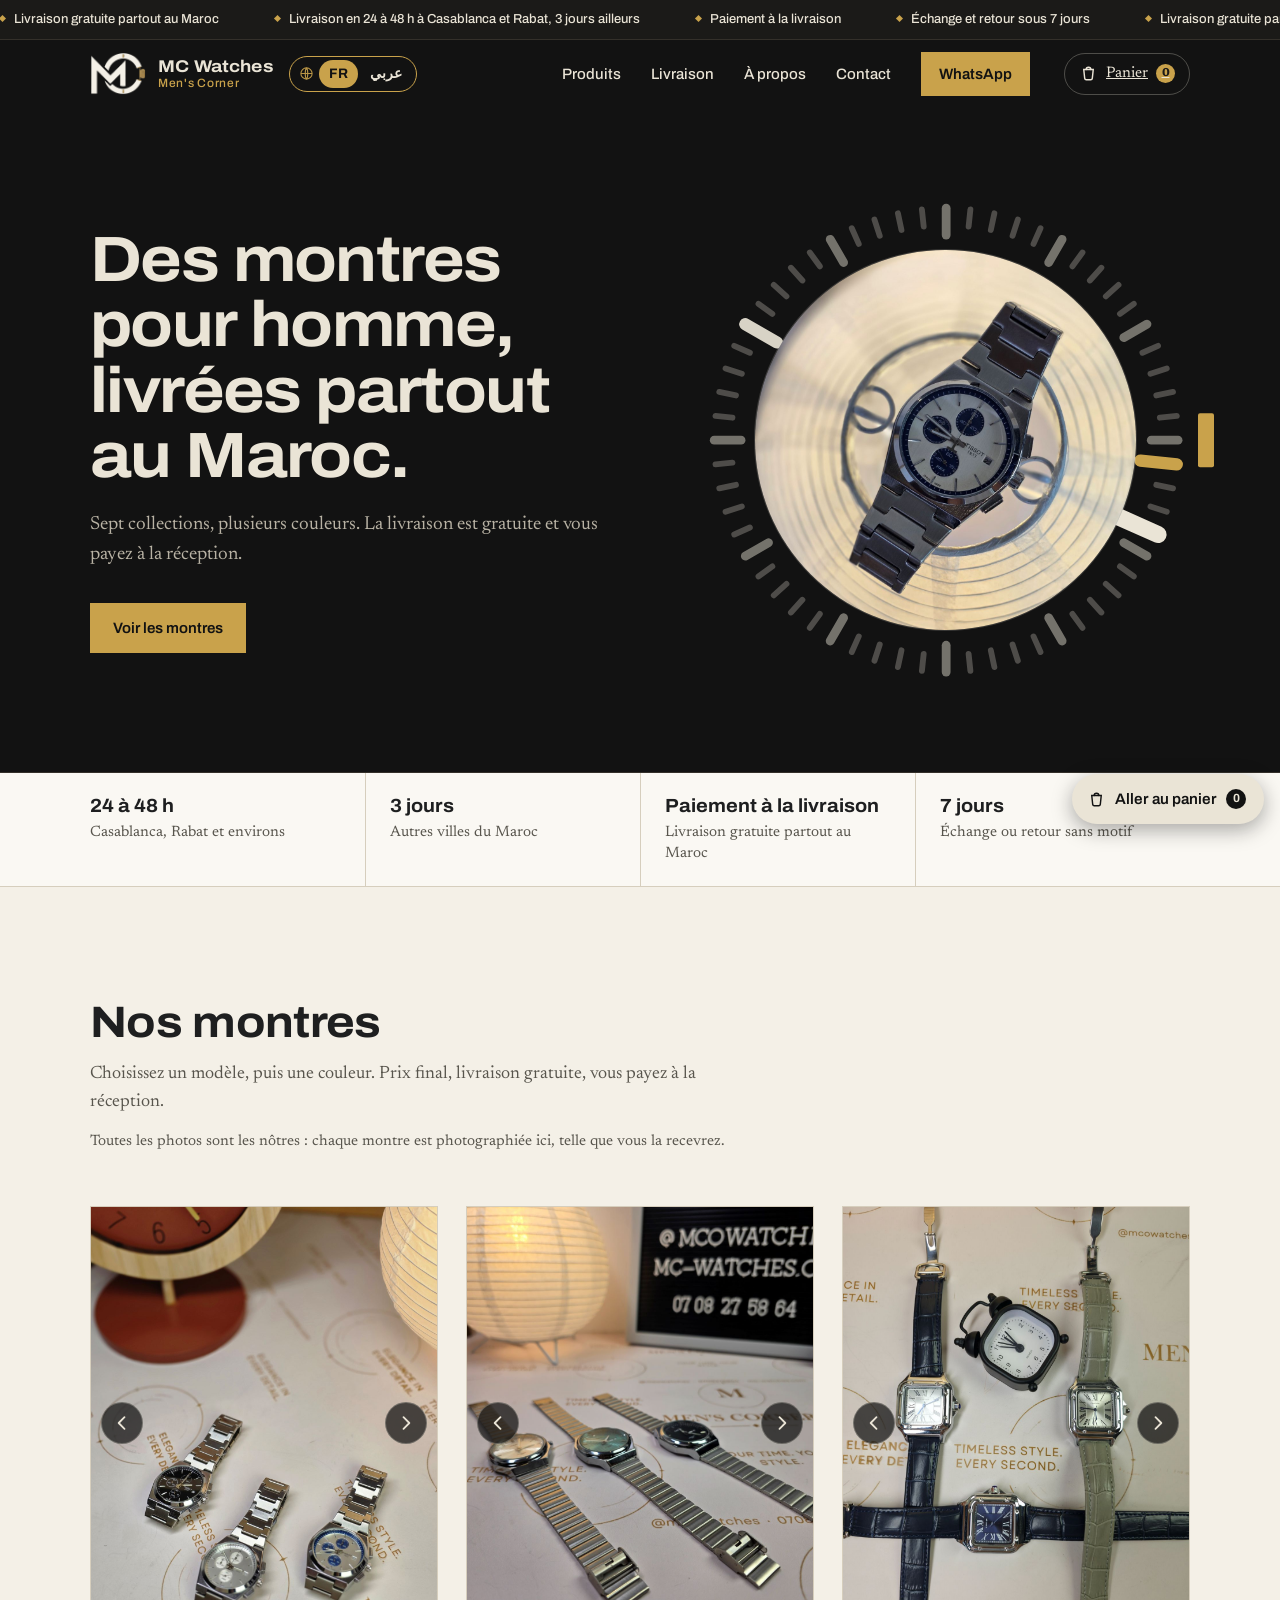
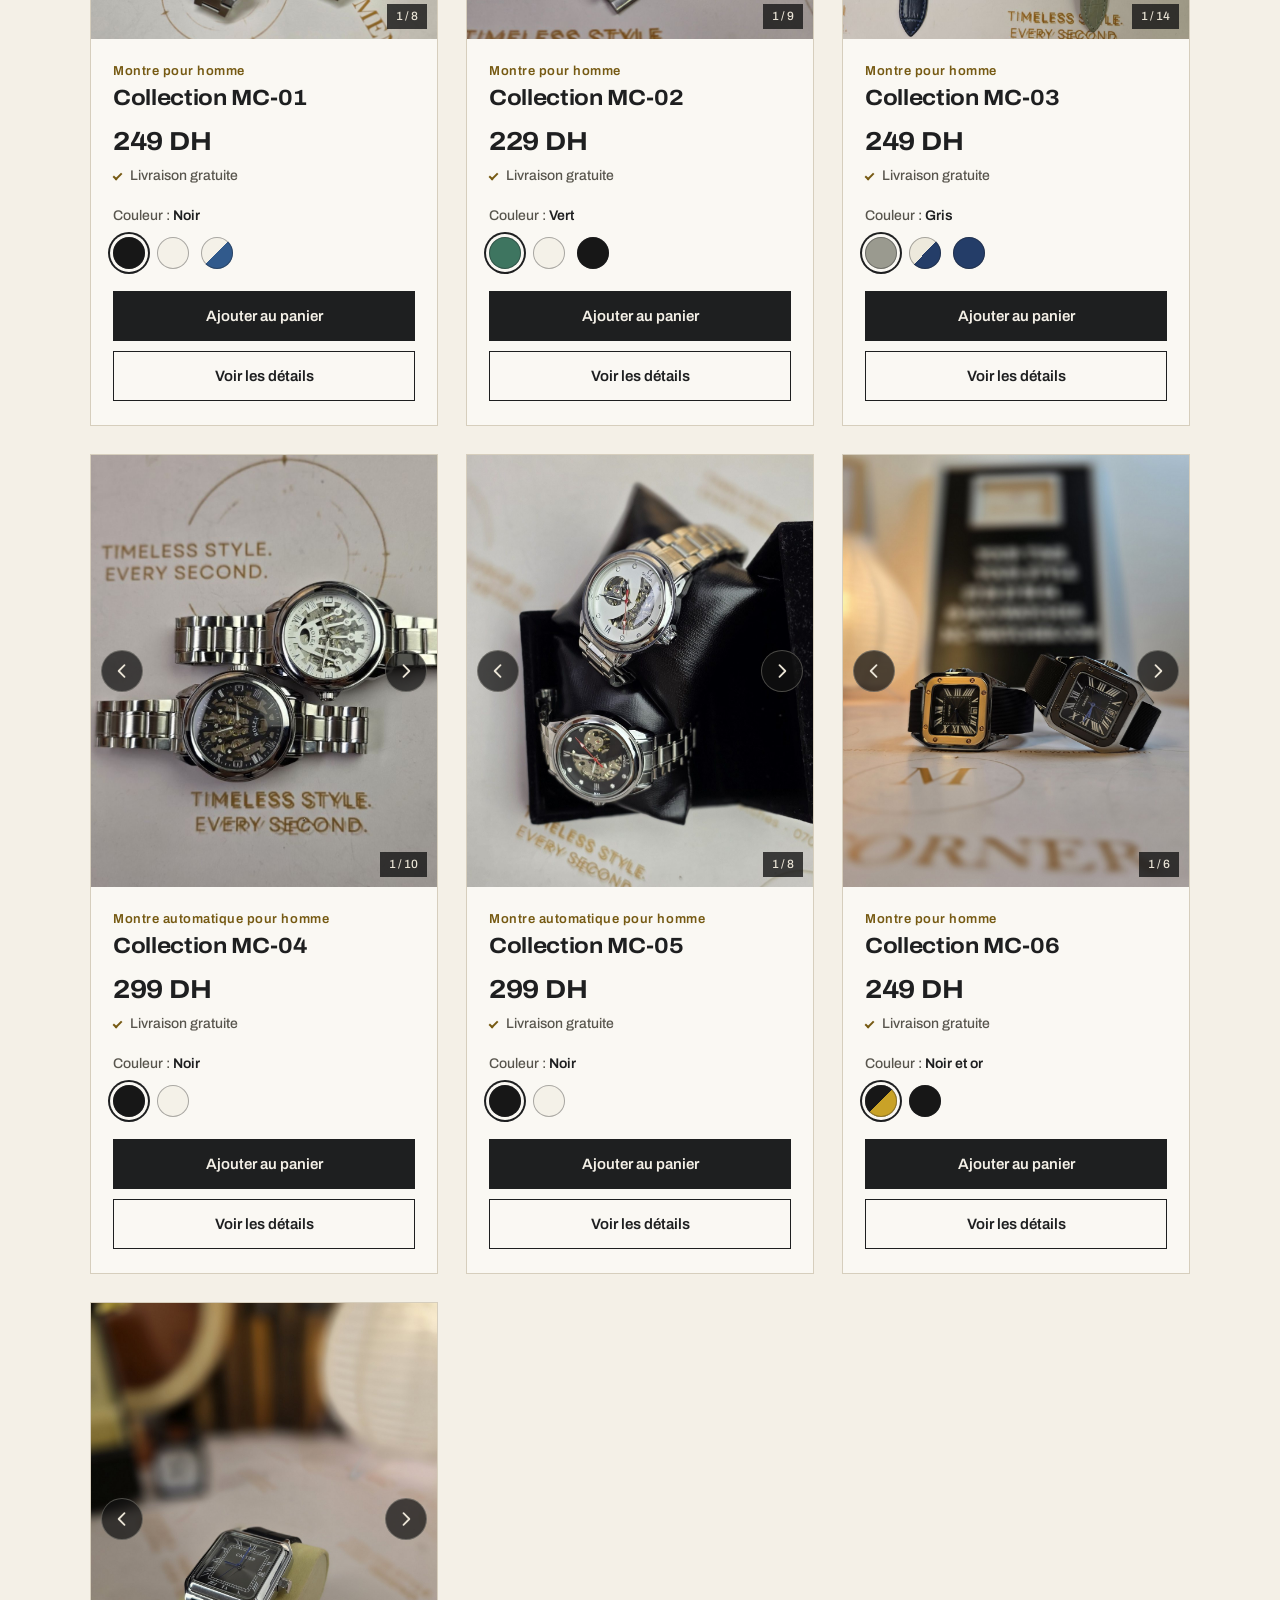
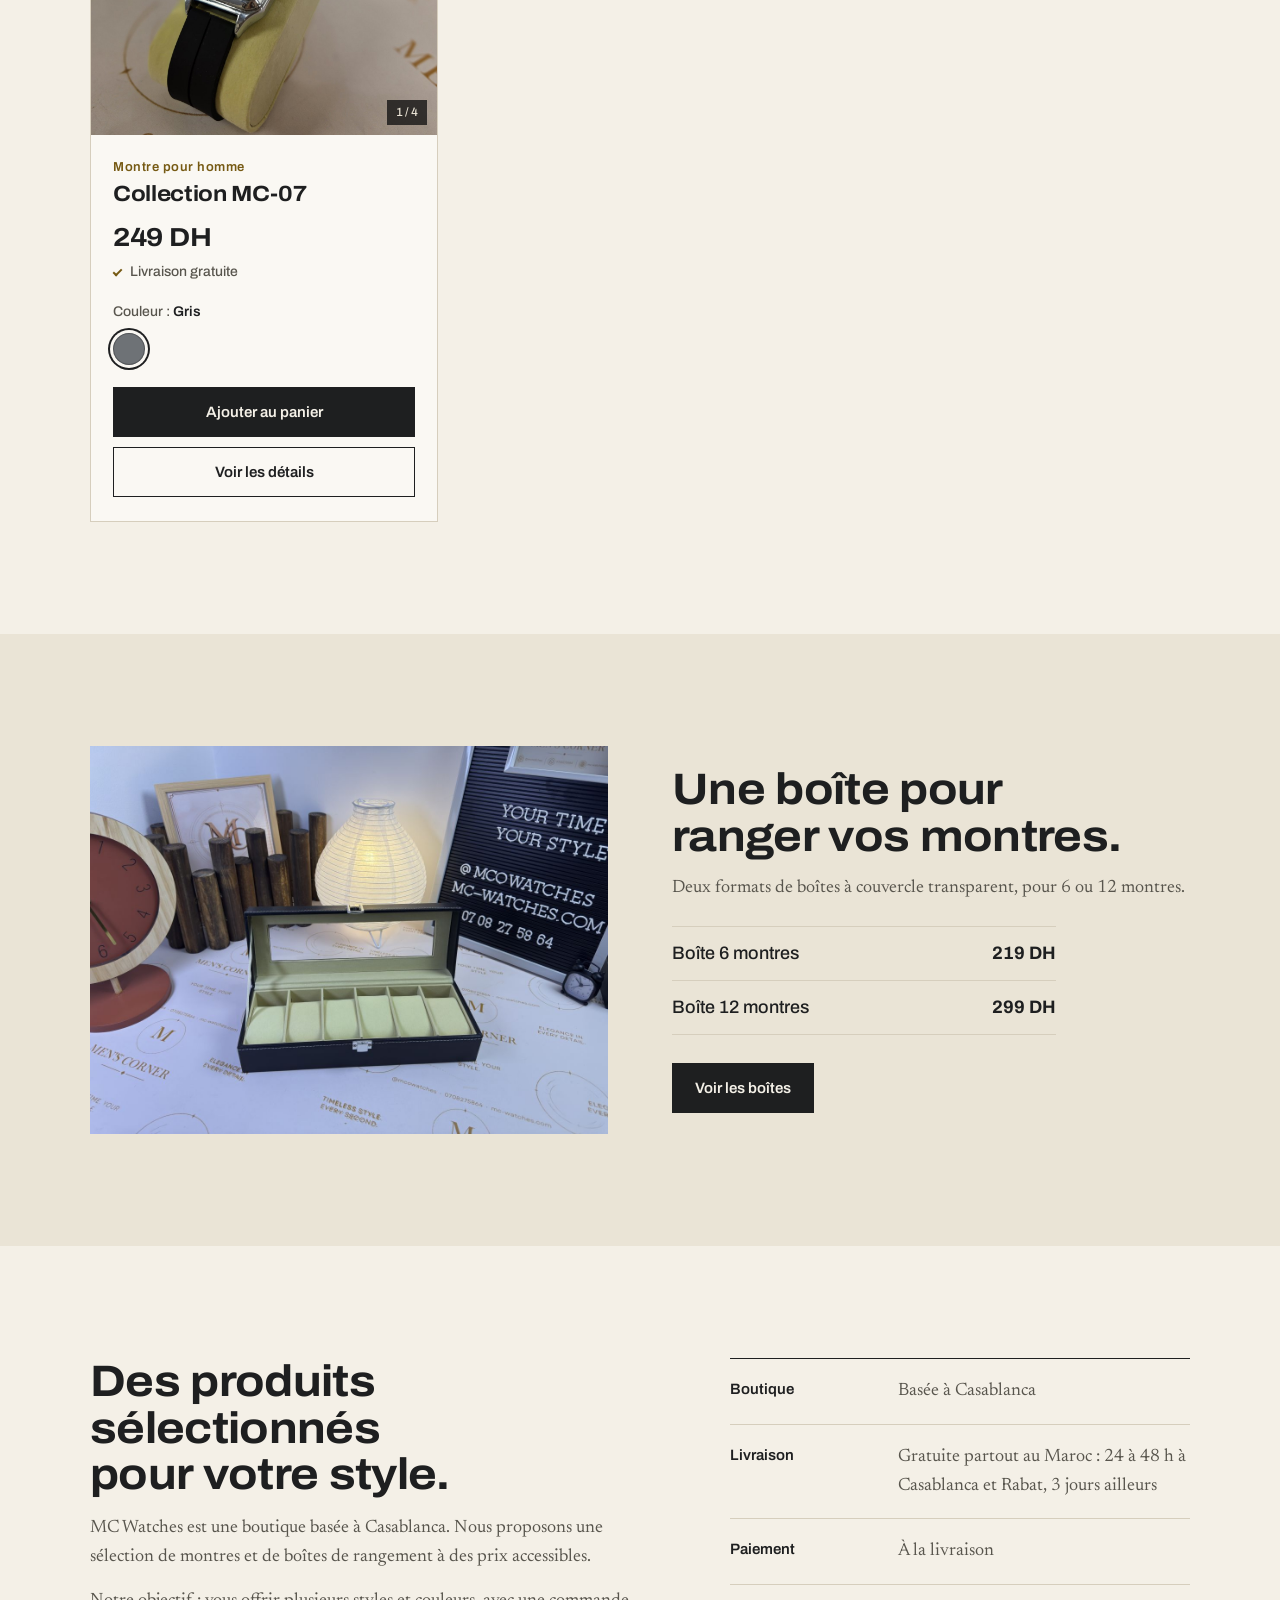
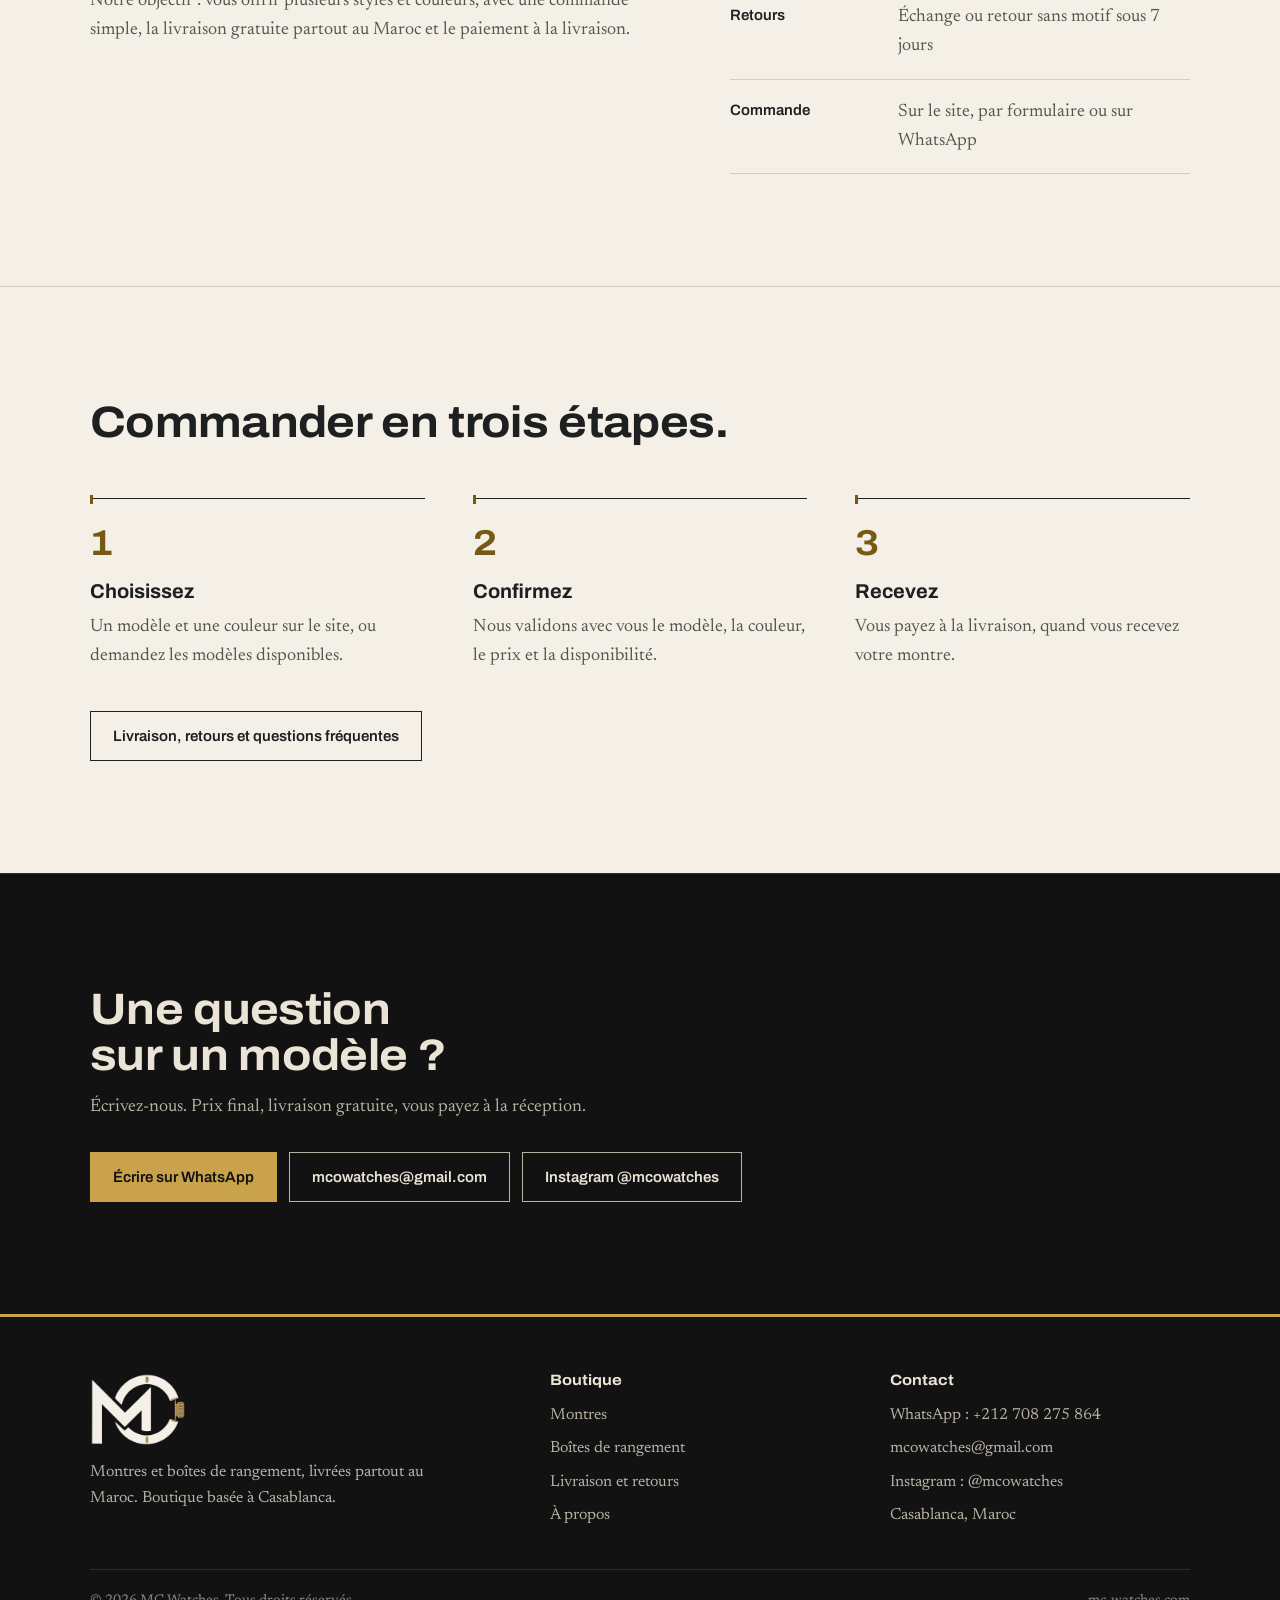
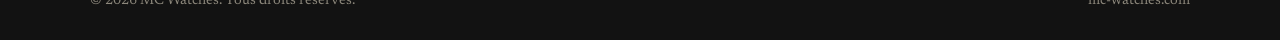
==== commit a77797e0: "Le site dit que les photos sont les siennes Sous les photos de chaque fiche, sur la page produits et" ====
--- a/index.html
+++ b/index.html
@@ -52,10 +52,10 @@
     } catch (e) {}
   })();
   </script>
-  <link rel="stylesheet" href="styles.css?v=38">
-  <script src="data.js?v=38" defer></script>
-  <script src="i18n.js?v=38" defer></script>
-  <script src="site.js?v=38" defer></script>
+  <link rel="stylesheet" href="styles.css?v=39">
+  <script src="data.js?v=39" defer></script>
+  <script src="i18n.js?v=39" defer></script>
+  <script src="site.js?v=39" defer></script>
   <script type="application/ld+json">
 {
   "@context": "https://schema.org",
@@ -158,6 +158,7 @@
         <div class="section-head">
           <h2>Nos montres</h2>
           <p>Choisissez un modèle, puis une couleur. Prix final, livraison gratuite, vous payez à la réception.</p>
+          <p class="photo-note">Toutes les photos sont les nôtres : chaque montre est photographiée ici, telle que vous la recevrez.</p>
         </div>
         <div class="grid" data-produits="montre"></div>
         <noscript><p><a class="btn btn-solid" href="https://wa.me/212708275864?text=Bonjour%20MC%20Watches%2C%20je%20souhaite%20d%C3%A9couvrir%20les%20mod%C3%A8les%20disponibles.">Voir les modèles sur WhatsApp</a></p></noscript>
--- a/styles.css
+++ b/styles.css
@@ -1464,6 +1464,8 @@
   text-align: right;
   white-space: nowrap;
 }
+
+.photo-note { margin-top: 14px; color: var(--muted); font-size: 0.9375rem; line-height: 1.5; }
 
 .service-note { margin-top: 6px; color: var(--muted); font-size: 0.9375rem; line-height: 1.5; }
 .service-note a { text-underline-offset: 3px; }
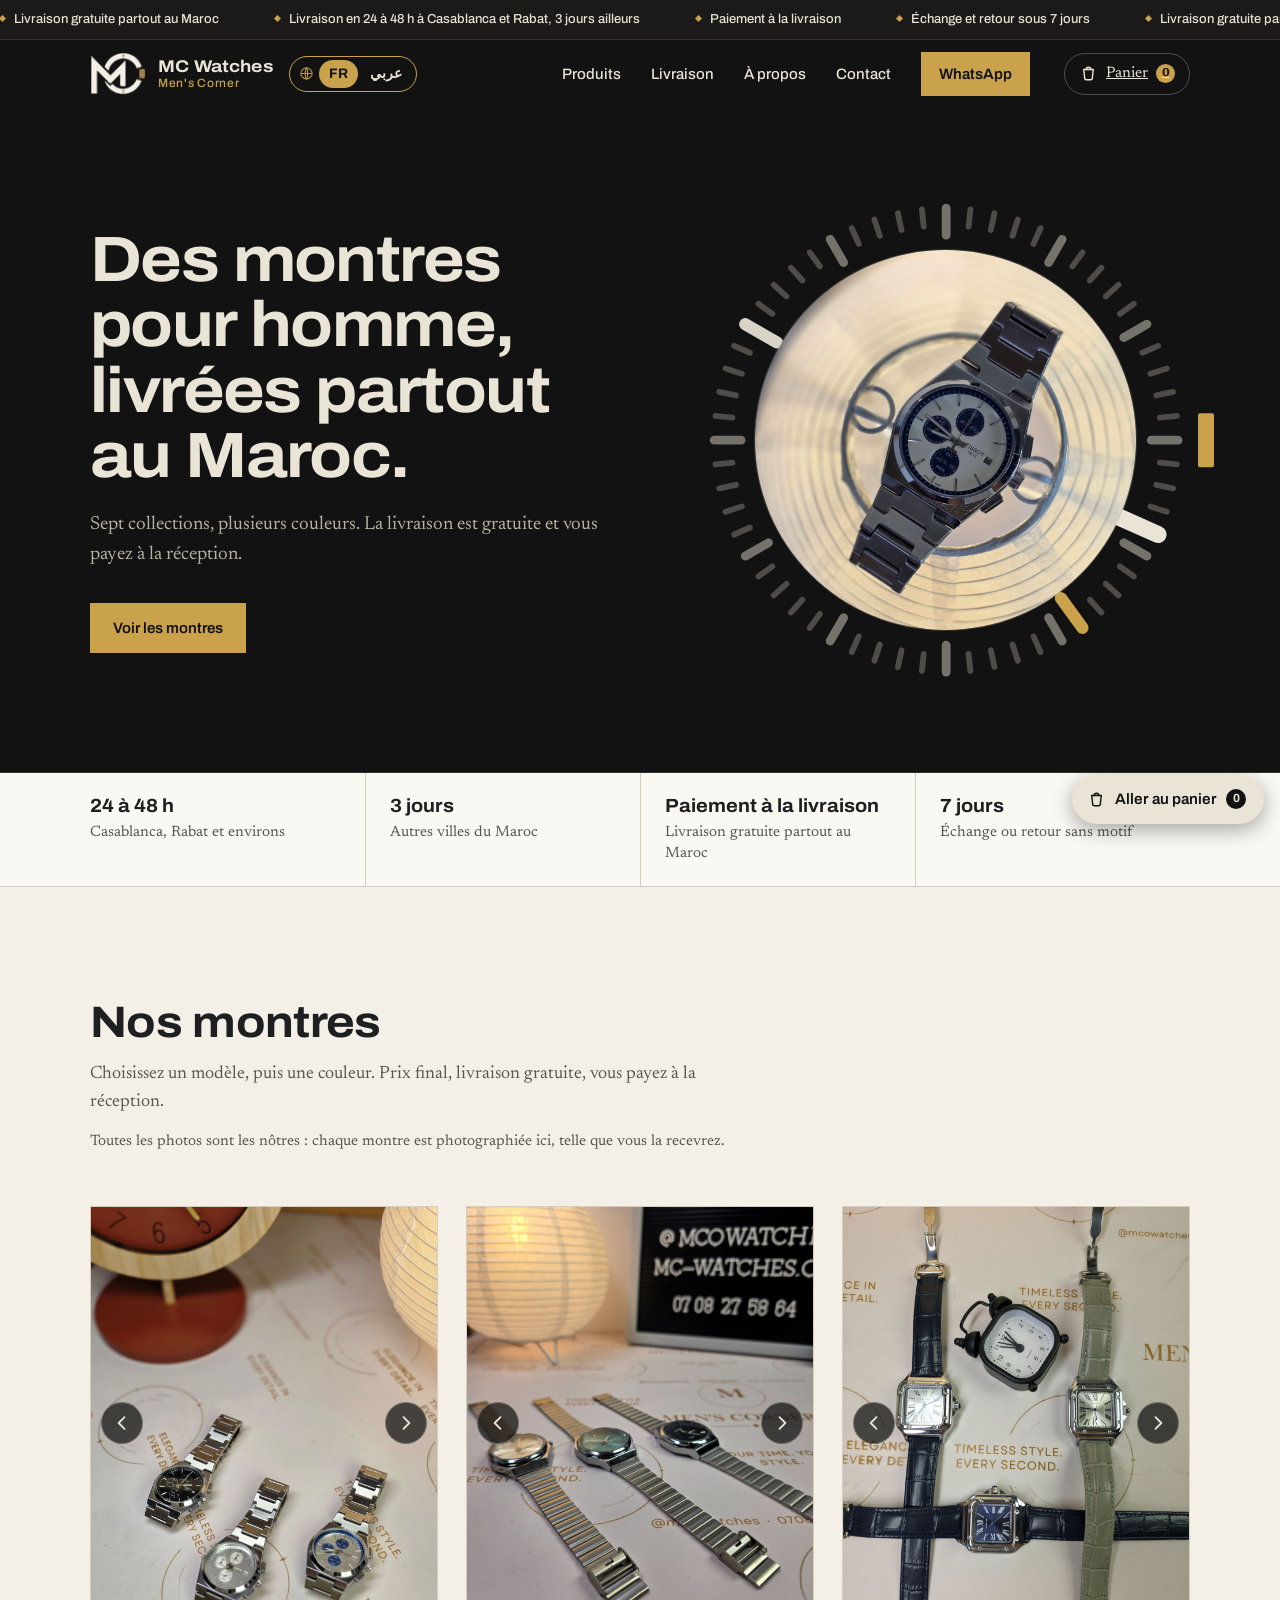
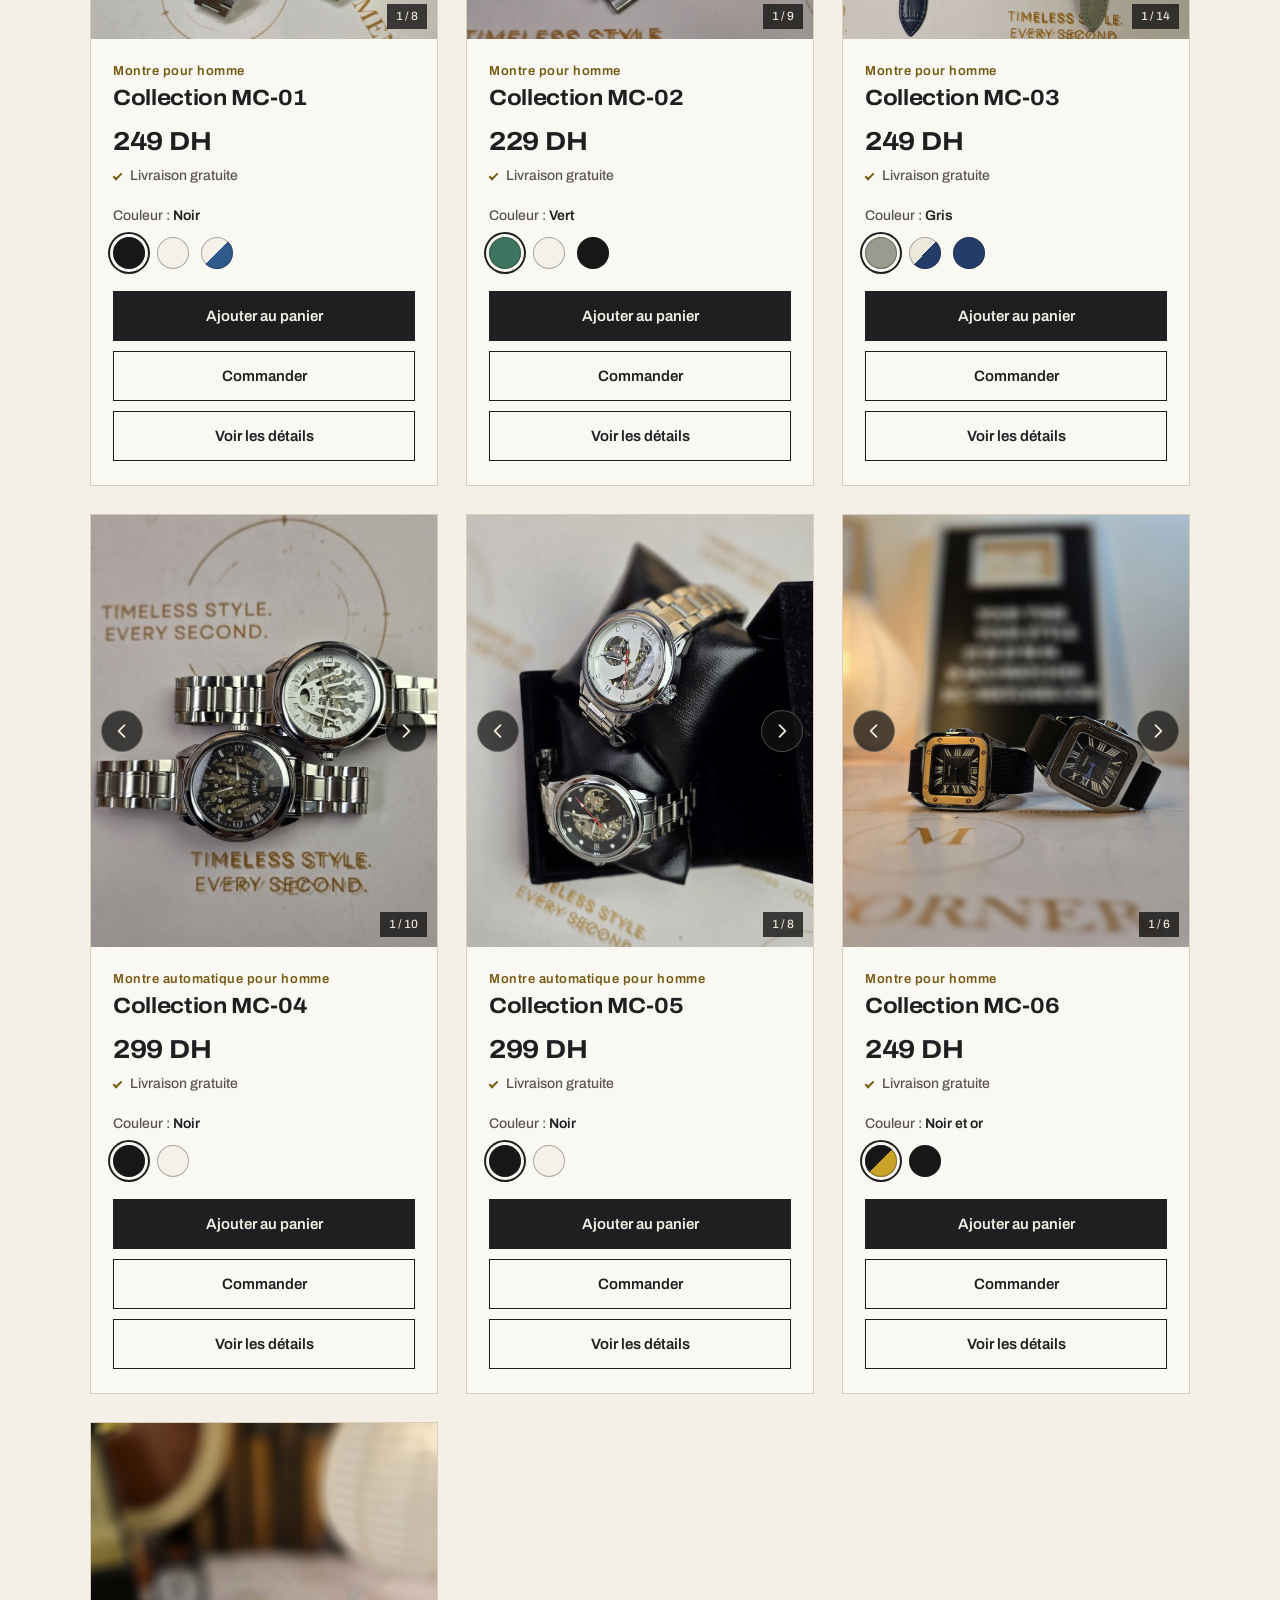
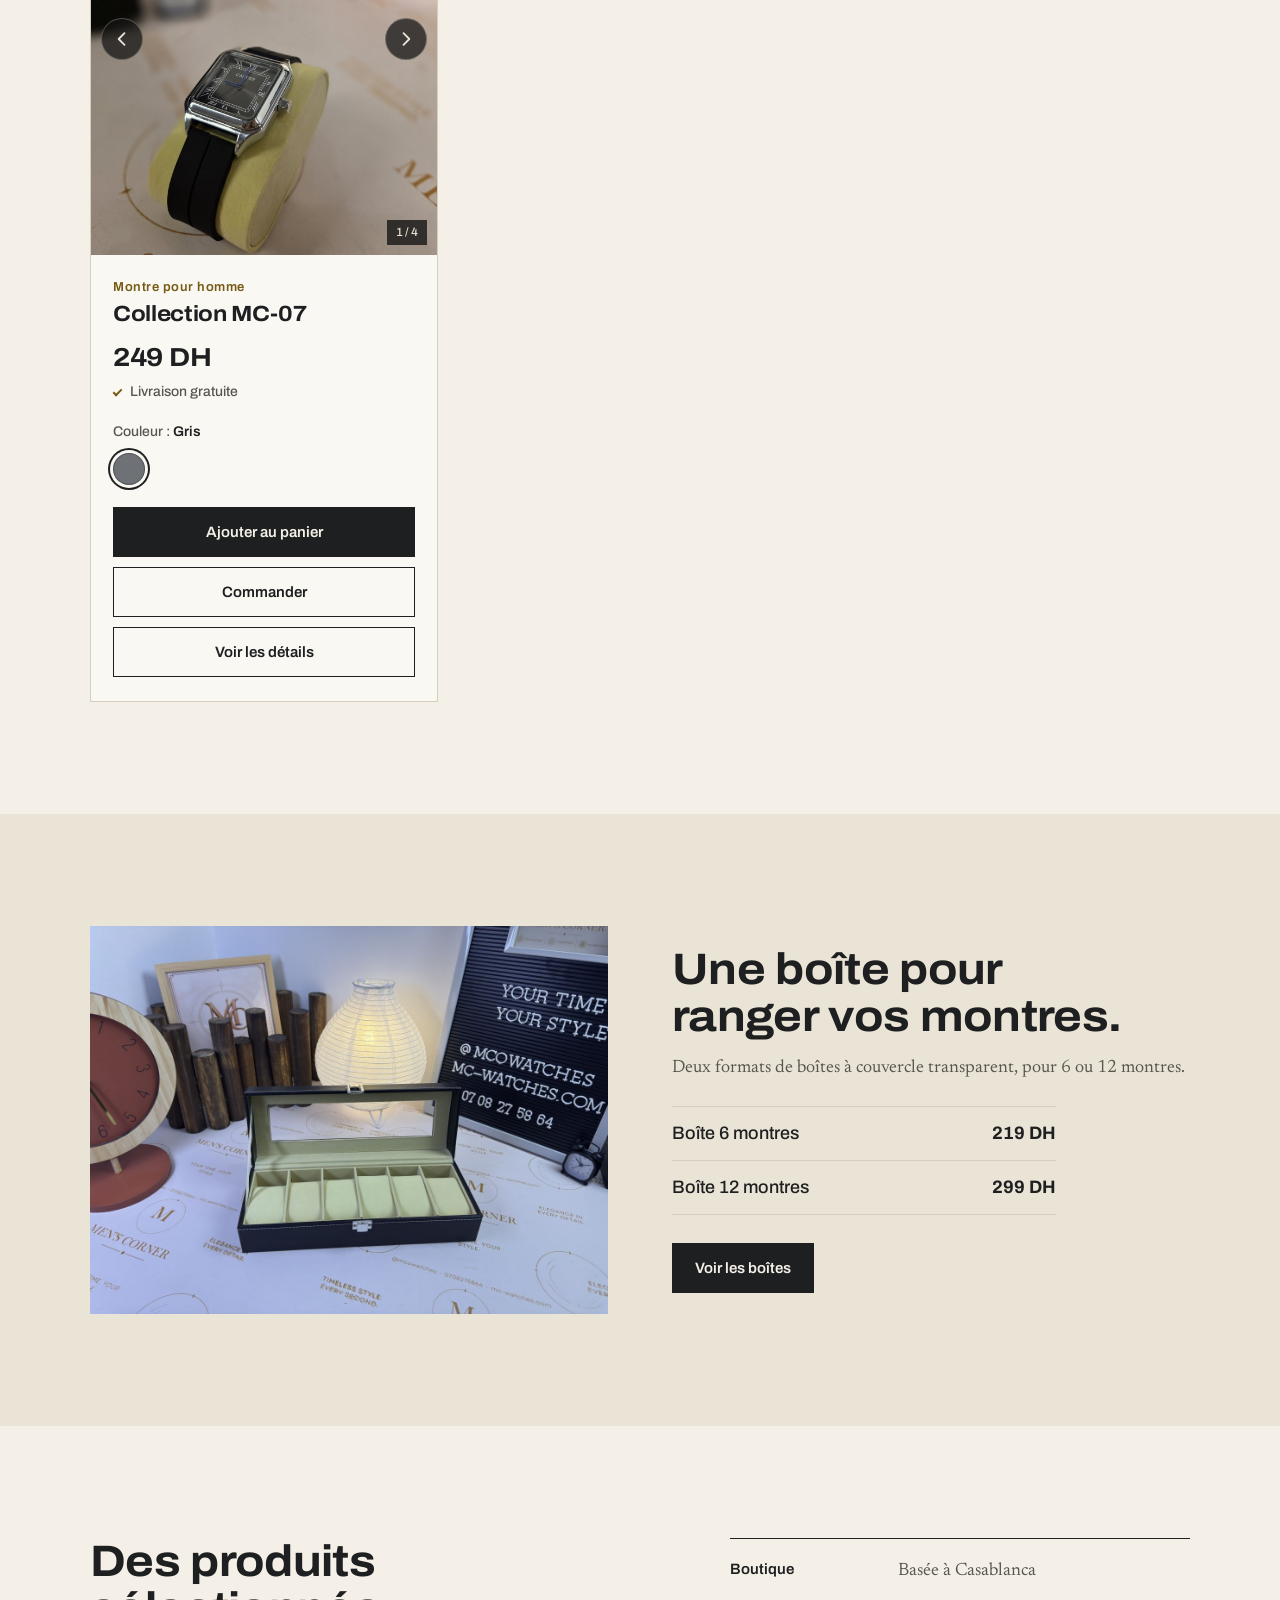
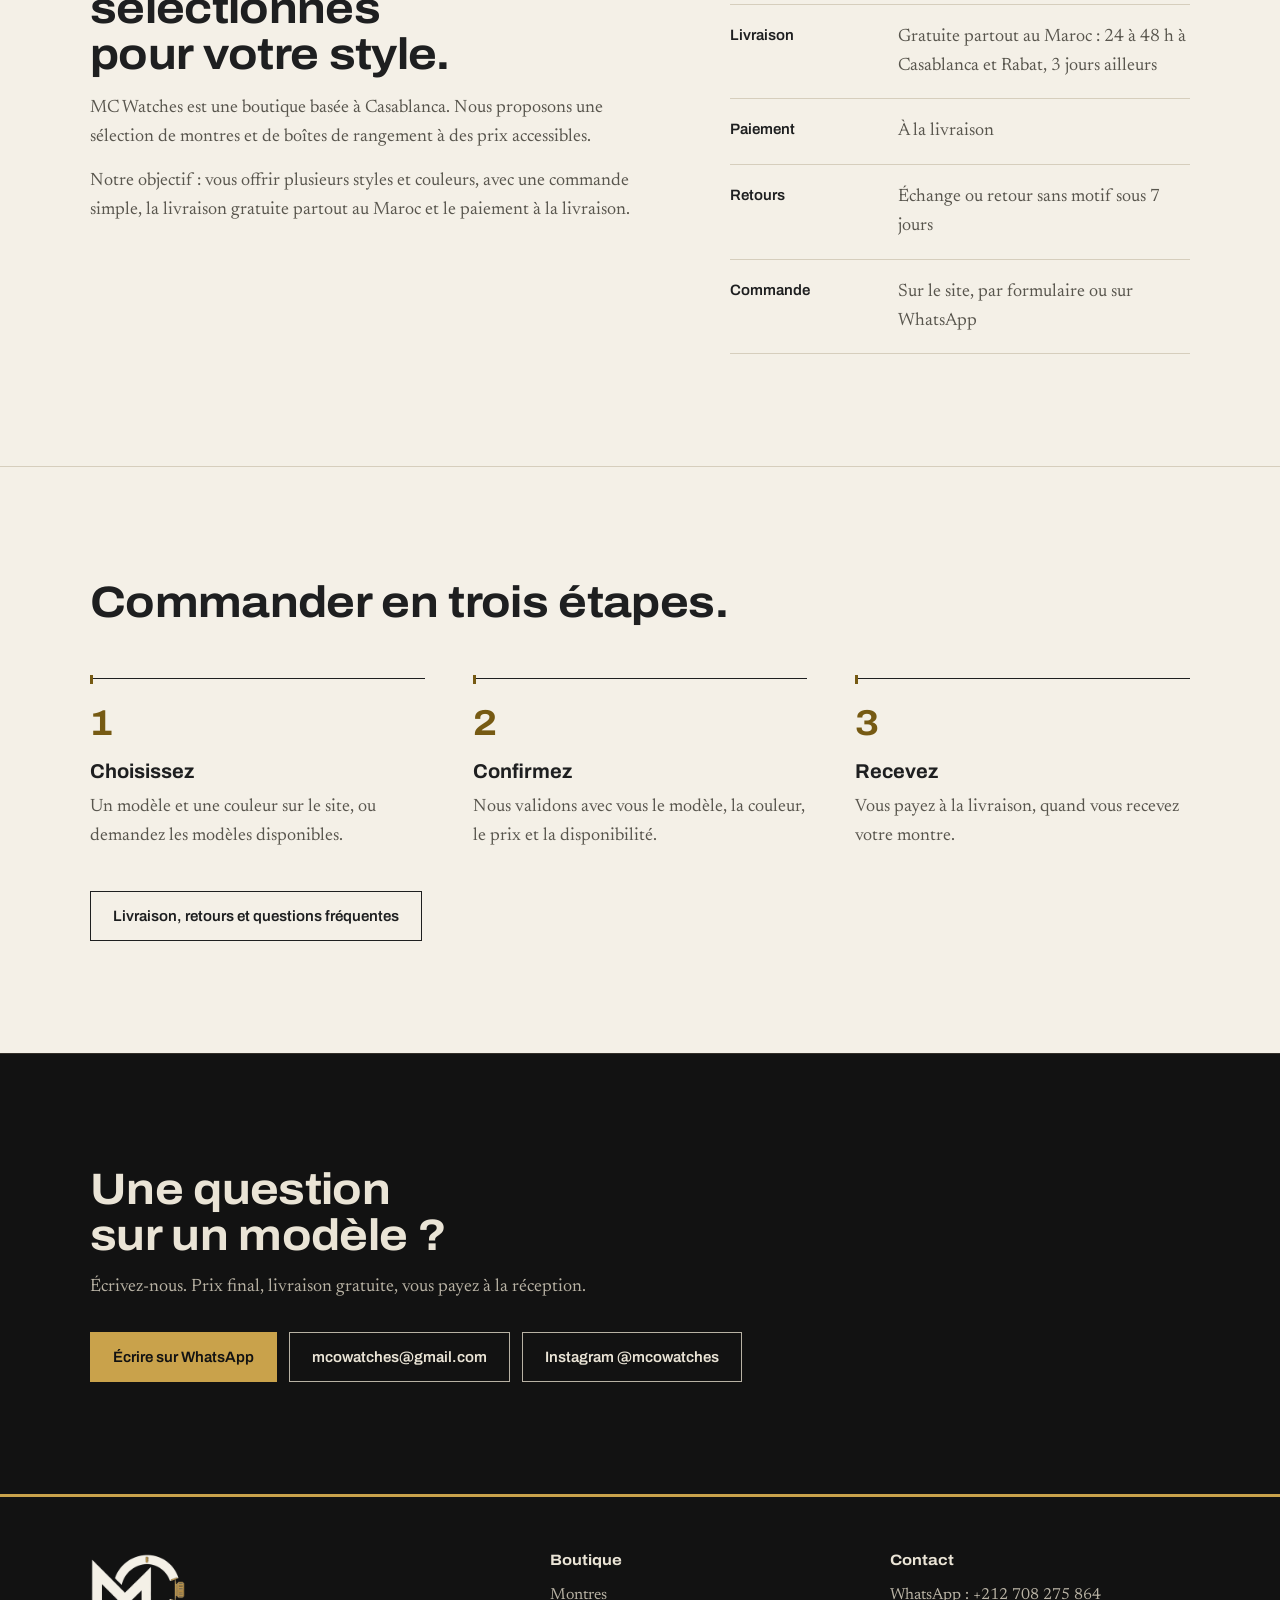
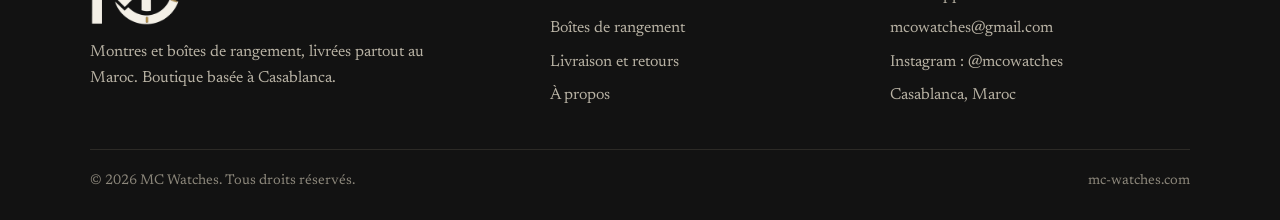
==== commit 9fac02d2: "Un bouton Commander sous le panier, sur chaque carte Trois actions par carte au lieu de deux : le pa" ====
--- a/index.html
+++ b/index.html
@@ -52,10 +52,10 @@
     } catch (e) {}
   })();
   </script>
-  <link rel="stylesheet" href="styles.css?v=39">
-  <script src="data.js?v=39" defer></script>
-  <script src="i18n.js?v=39" defer></script>
-  <script src="site.js?v=39" defer></script>
+  <link rel="stylesheet" href="styles.css?v=41">
+  <script src="data.js?v=41" defer></script>
+  <script src="i18n.js?v=41" defer></script>
+  <script src="site.js?v=41" defer></script>
   <script type="application/ld+json">
 {
   "@context": "https://schema.org",
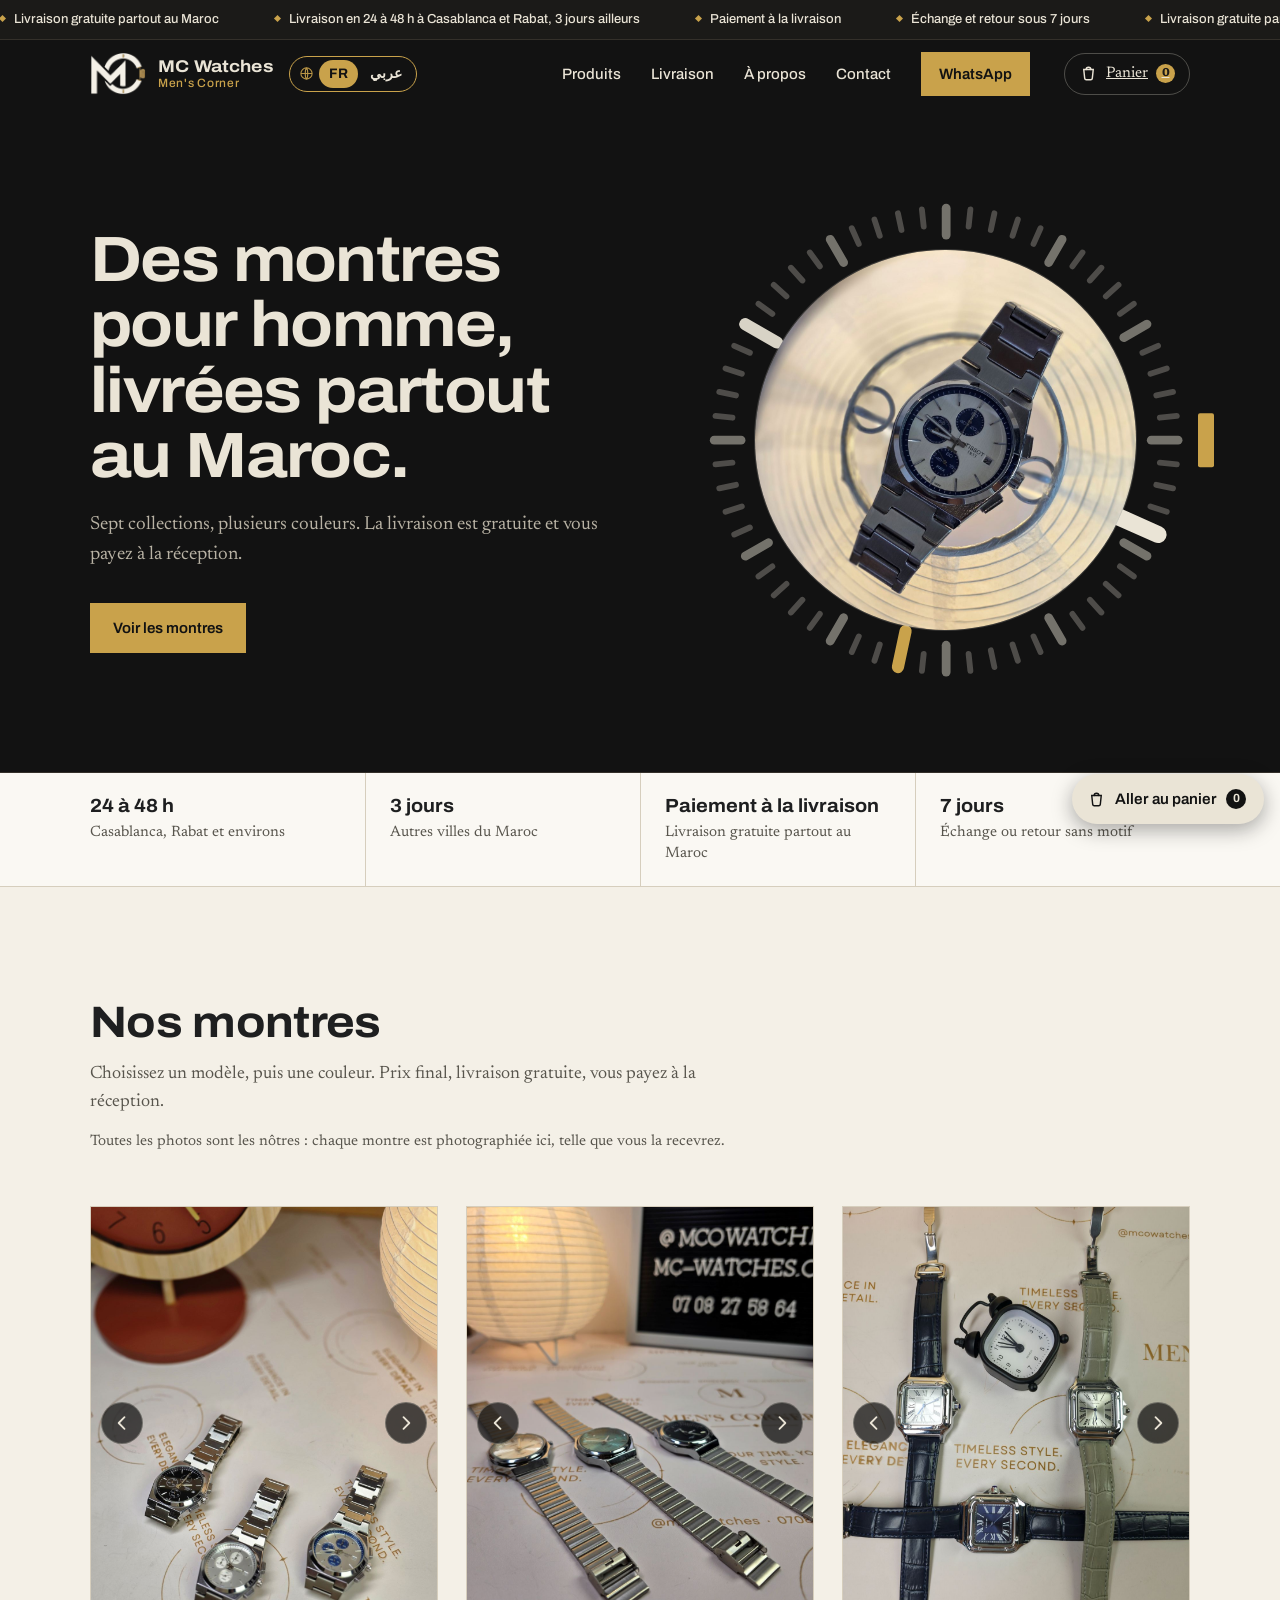
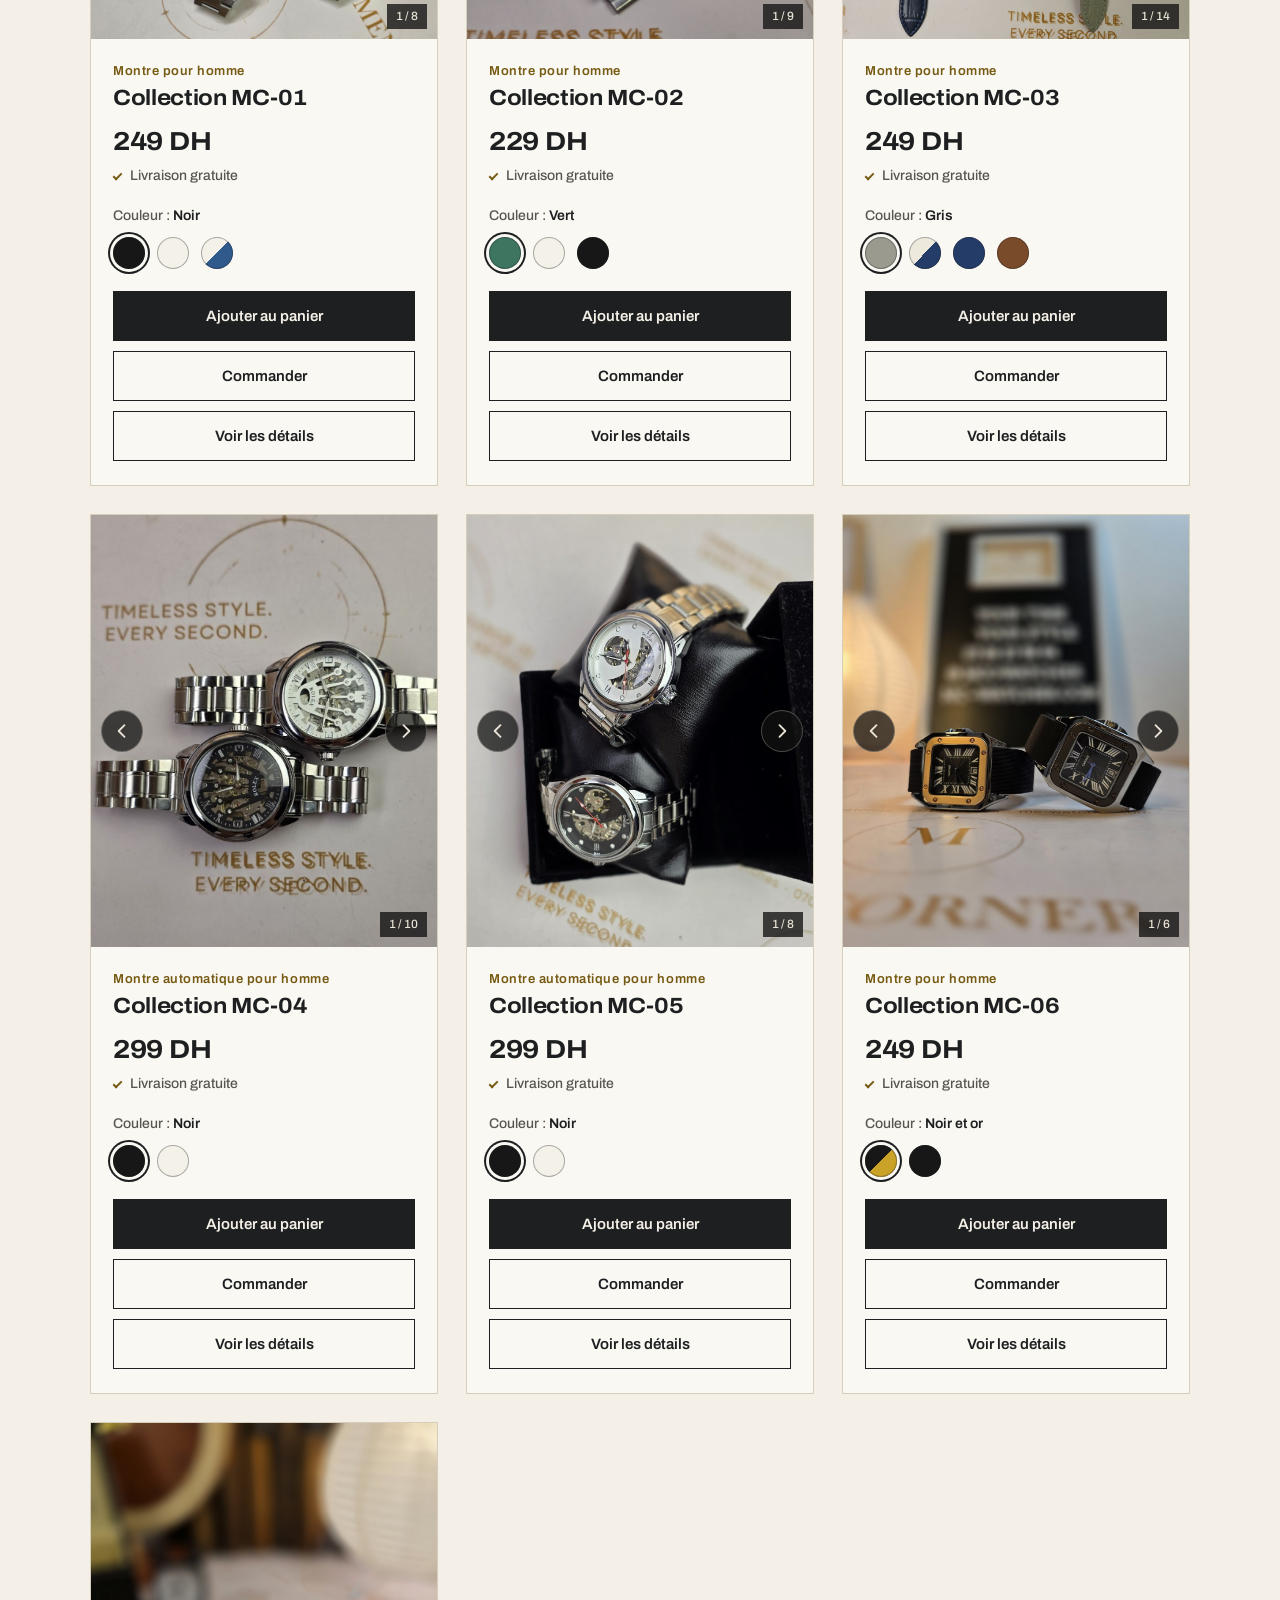
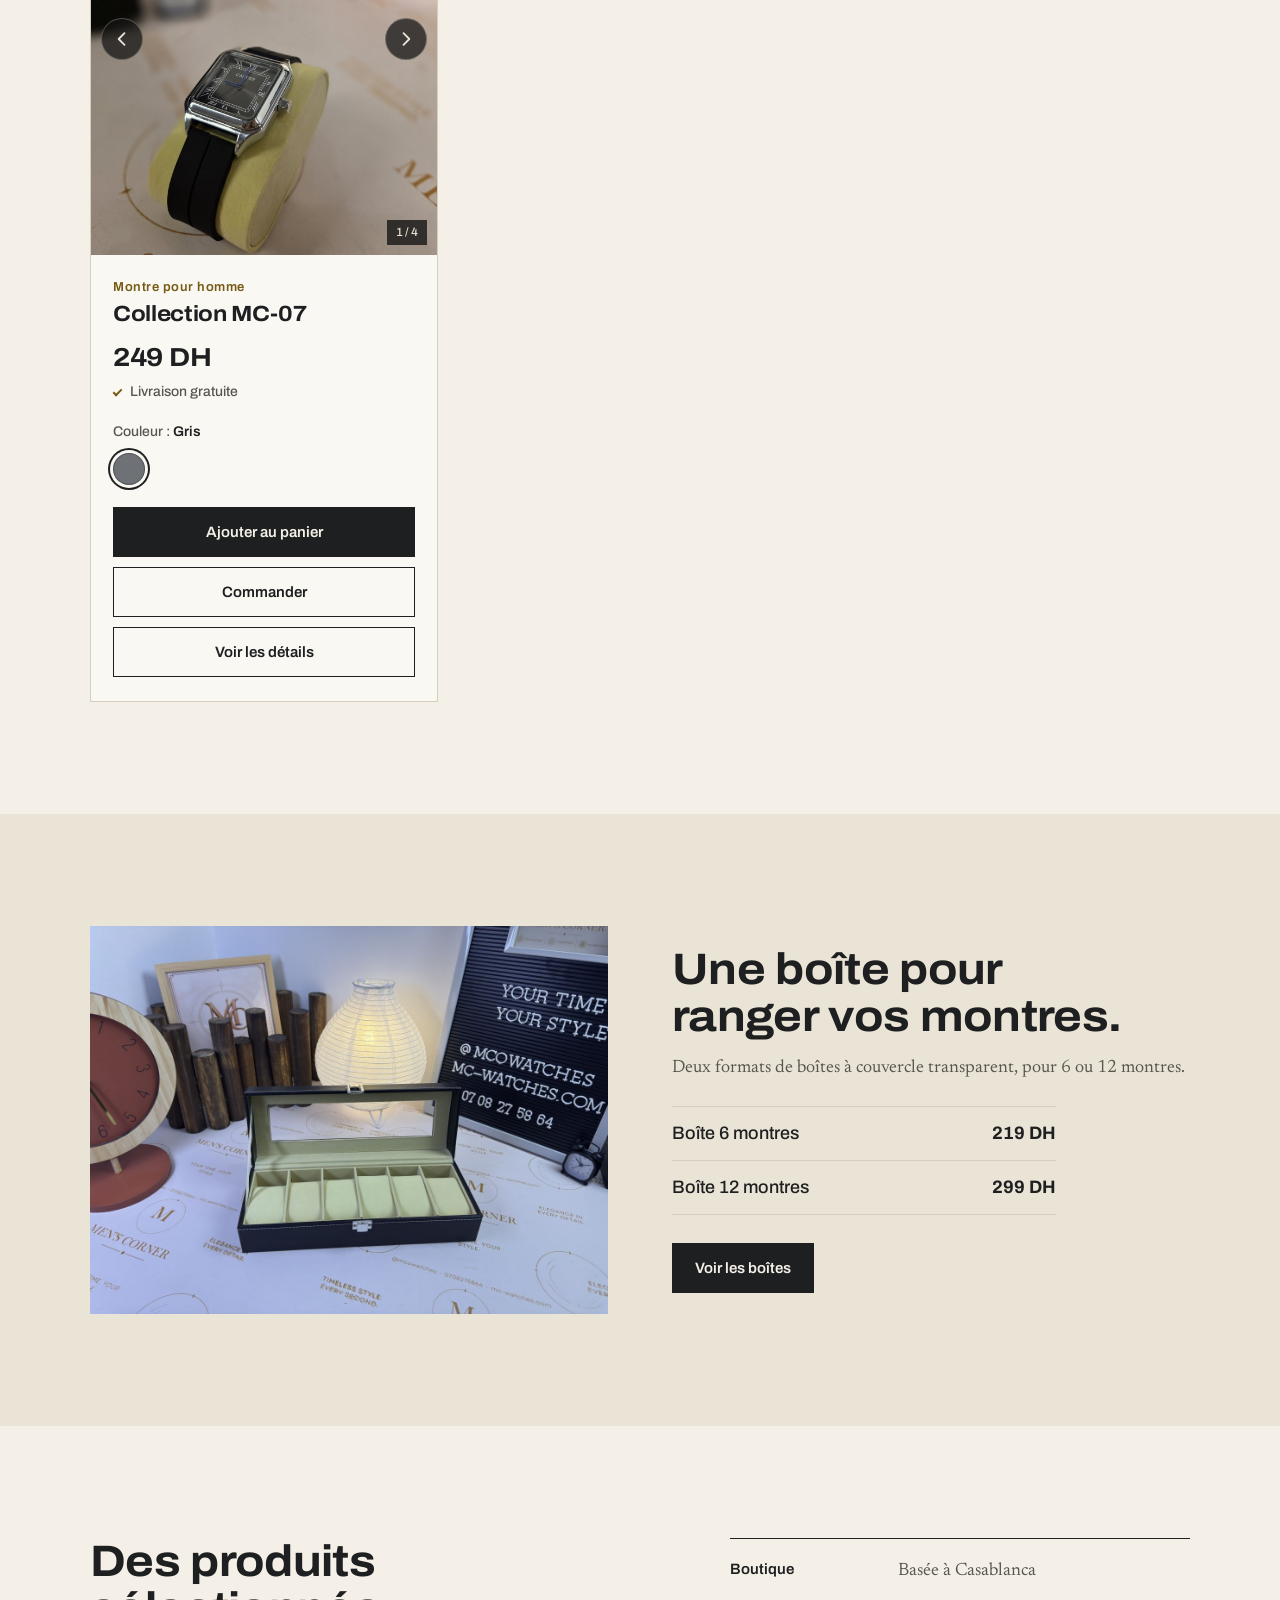
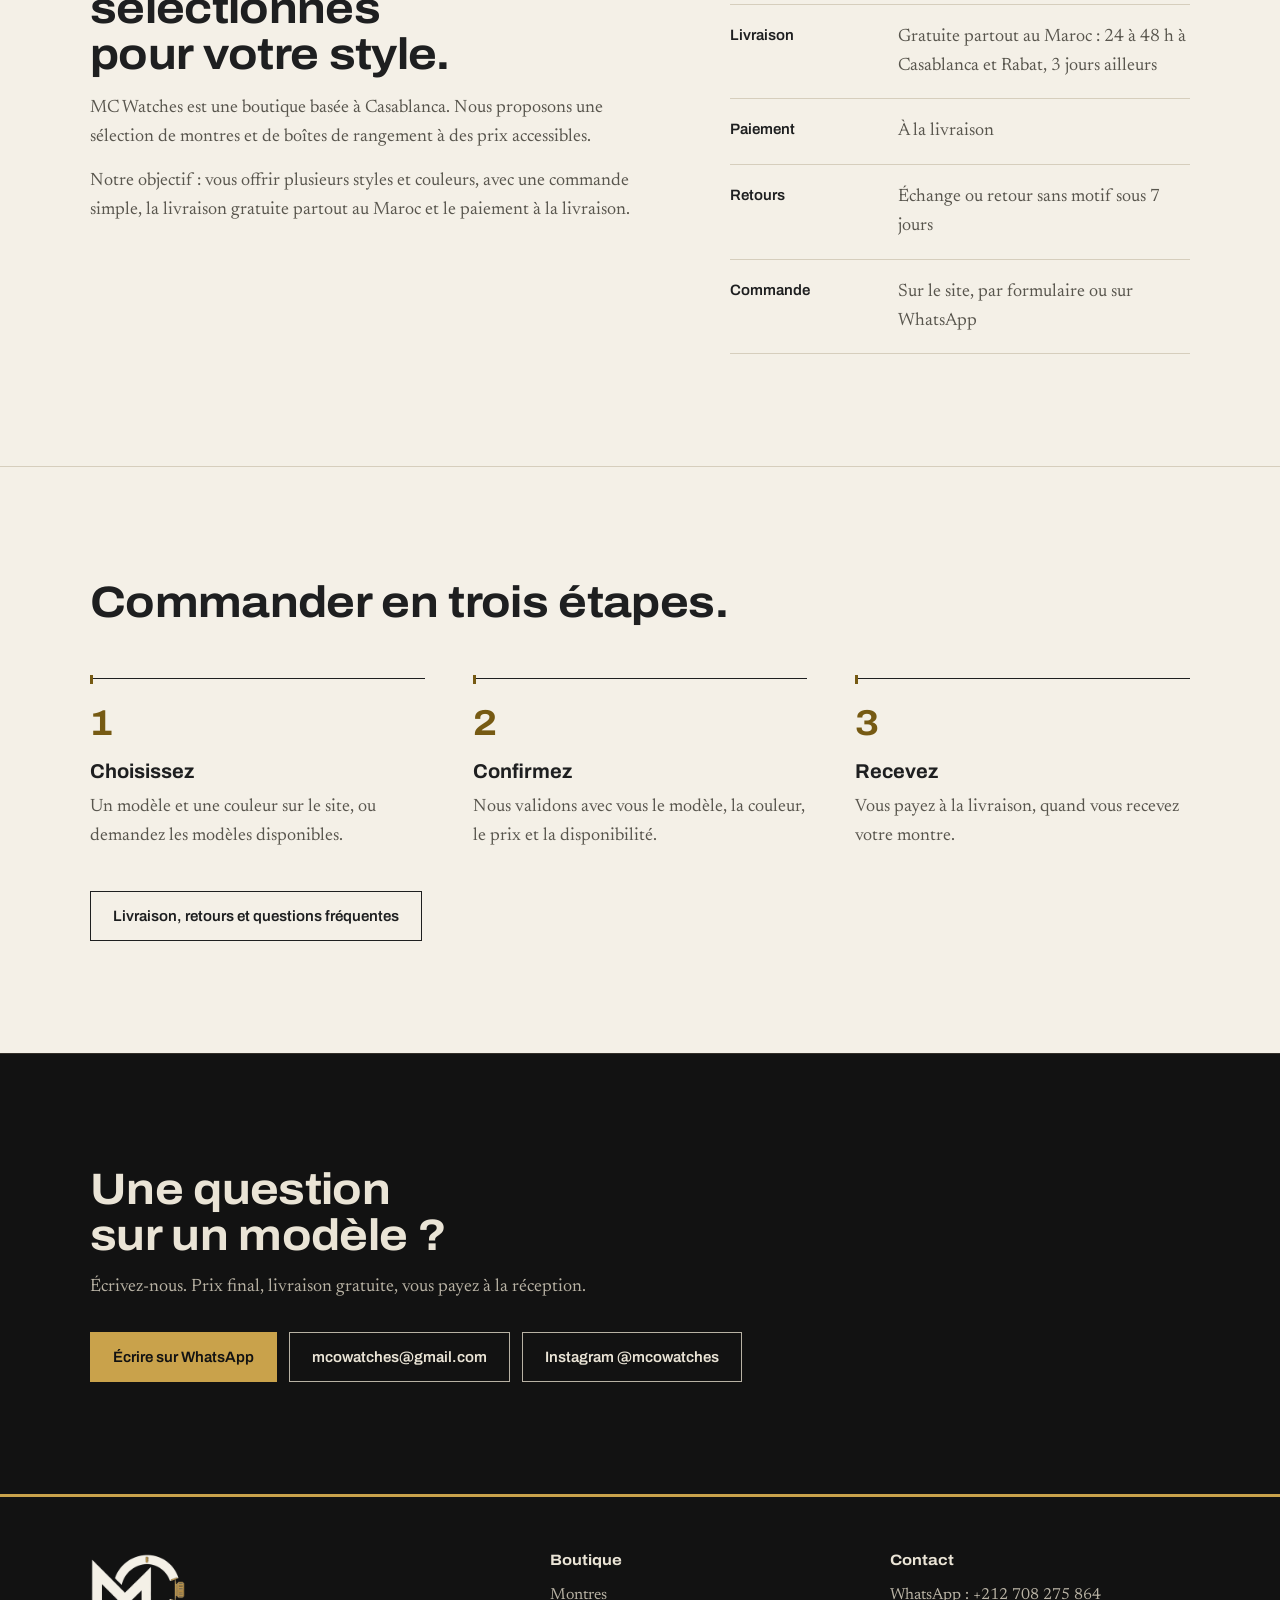
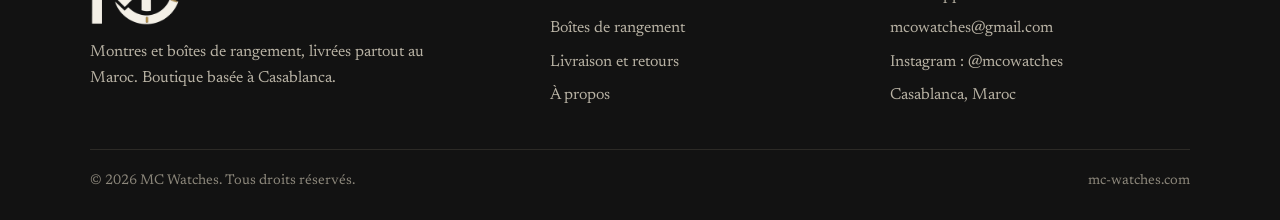
==== commit bd0e9511: "La MC-03 existe aussi en marron Quatrieme couleur : bracelet cuir marron, cadran argent. Six photos " ====
--- a/index.html
+++ b/index.html
@@ -52,10 +52,10 @@
     } catch (e) {}
   })();
   </script>
-  <link rel="stylesheet" href="styles.css?v=41">
-  <script src="data.js?v=41" defer></script>
-  <script src="i18n.js?v=41" defer></script>
-  <script src="site.js?v=41" defer></script>
+  <link rel="stylesheet" href="styles.css?v=42">
+  <script src="data.js?v=42" defer></script>
+  <script src="i18n.js?v=42" defer></script>
+  <script src="site.js?v=42" defer></script>
   <script type="application/ld+json">
 {
   "@context": "https://schema.org",
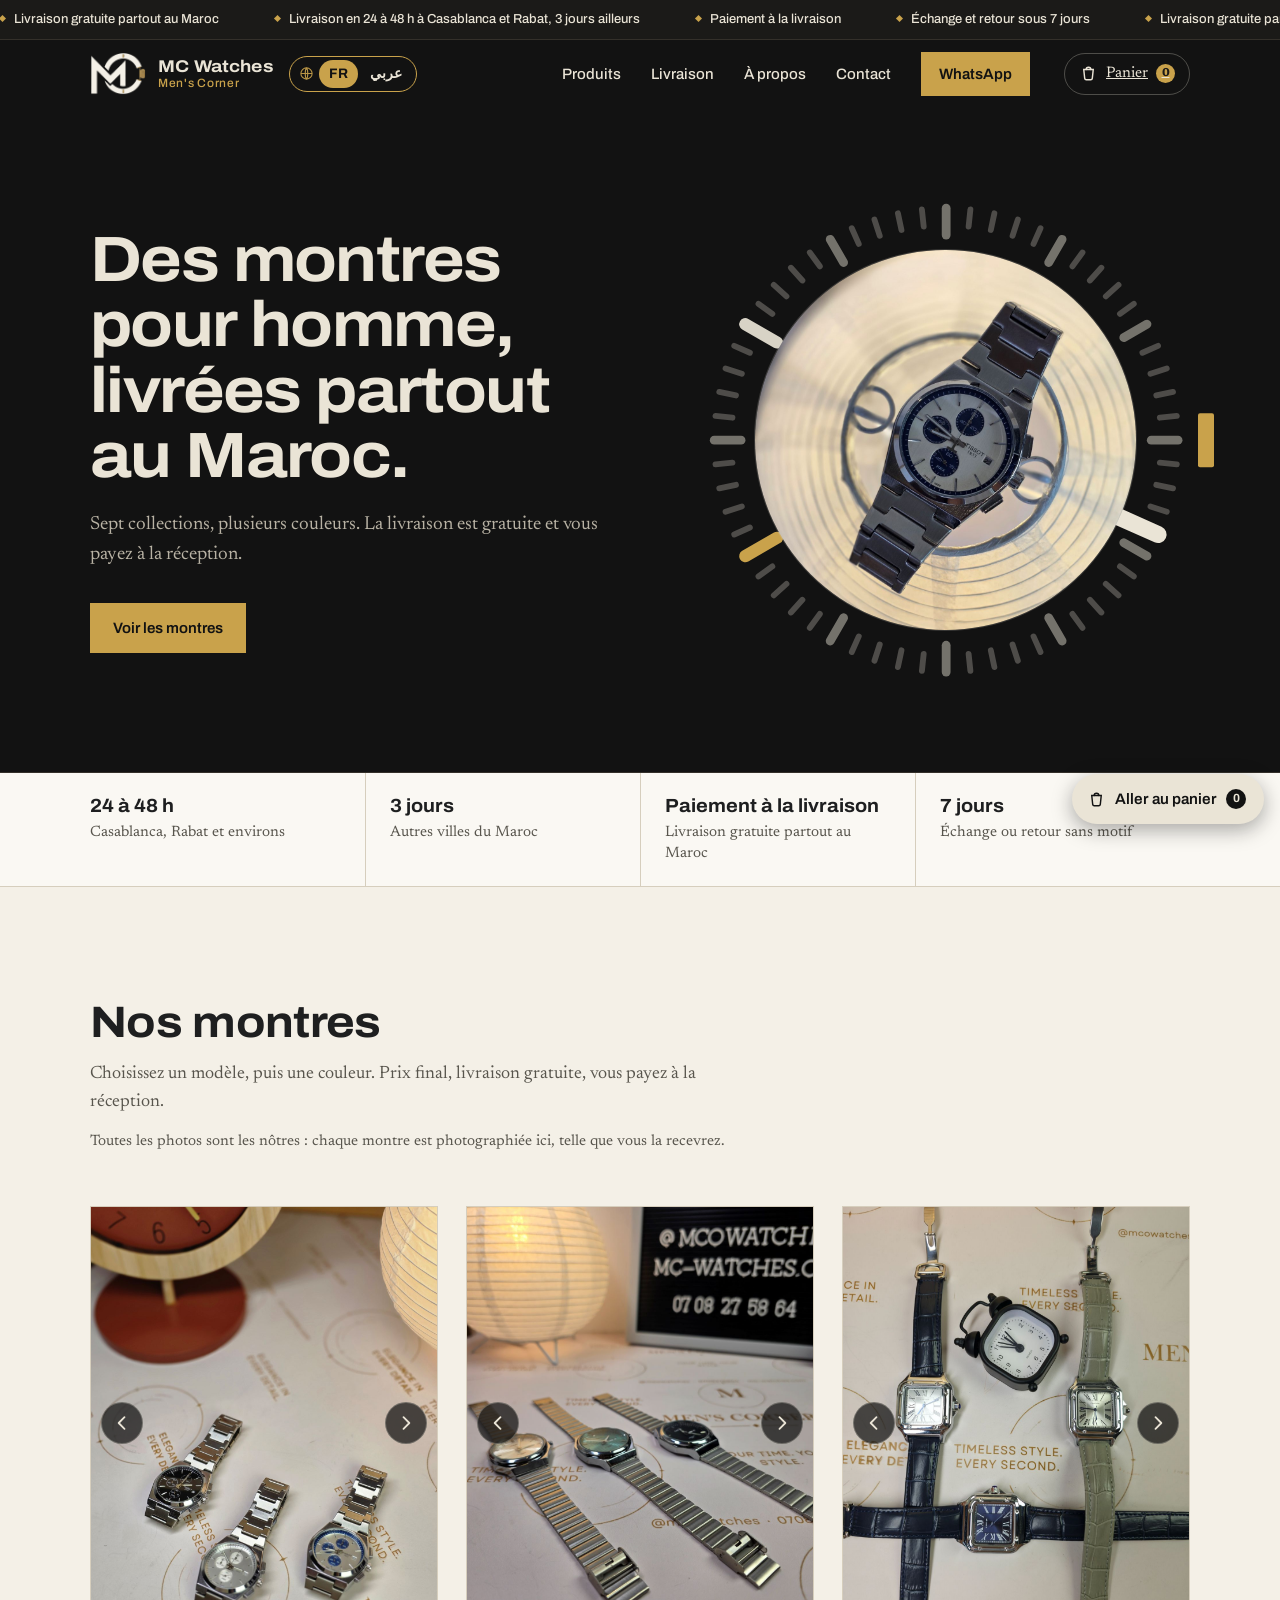
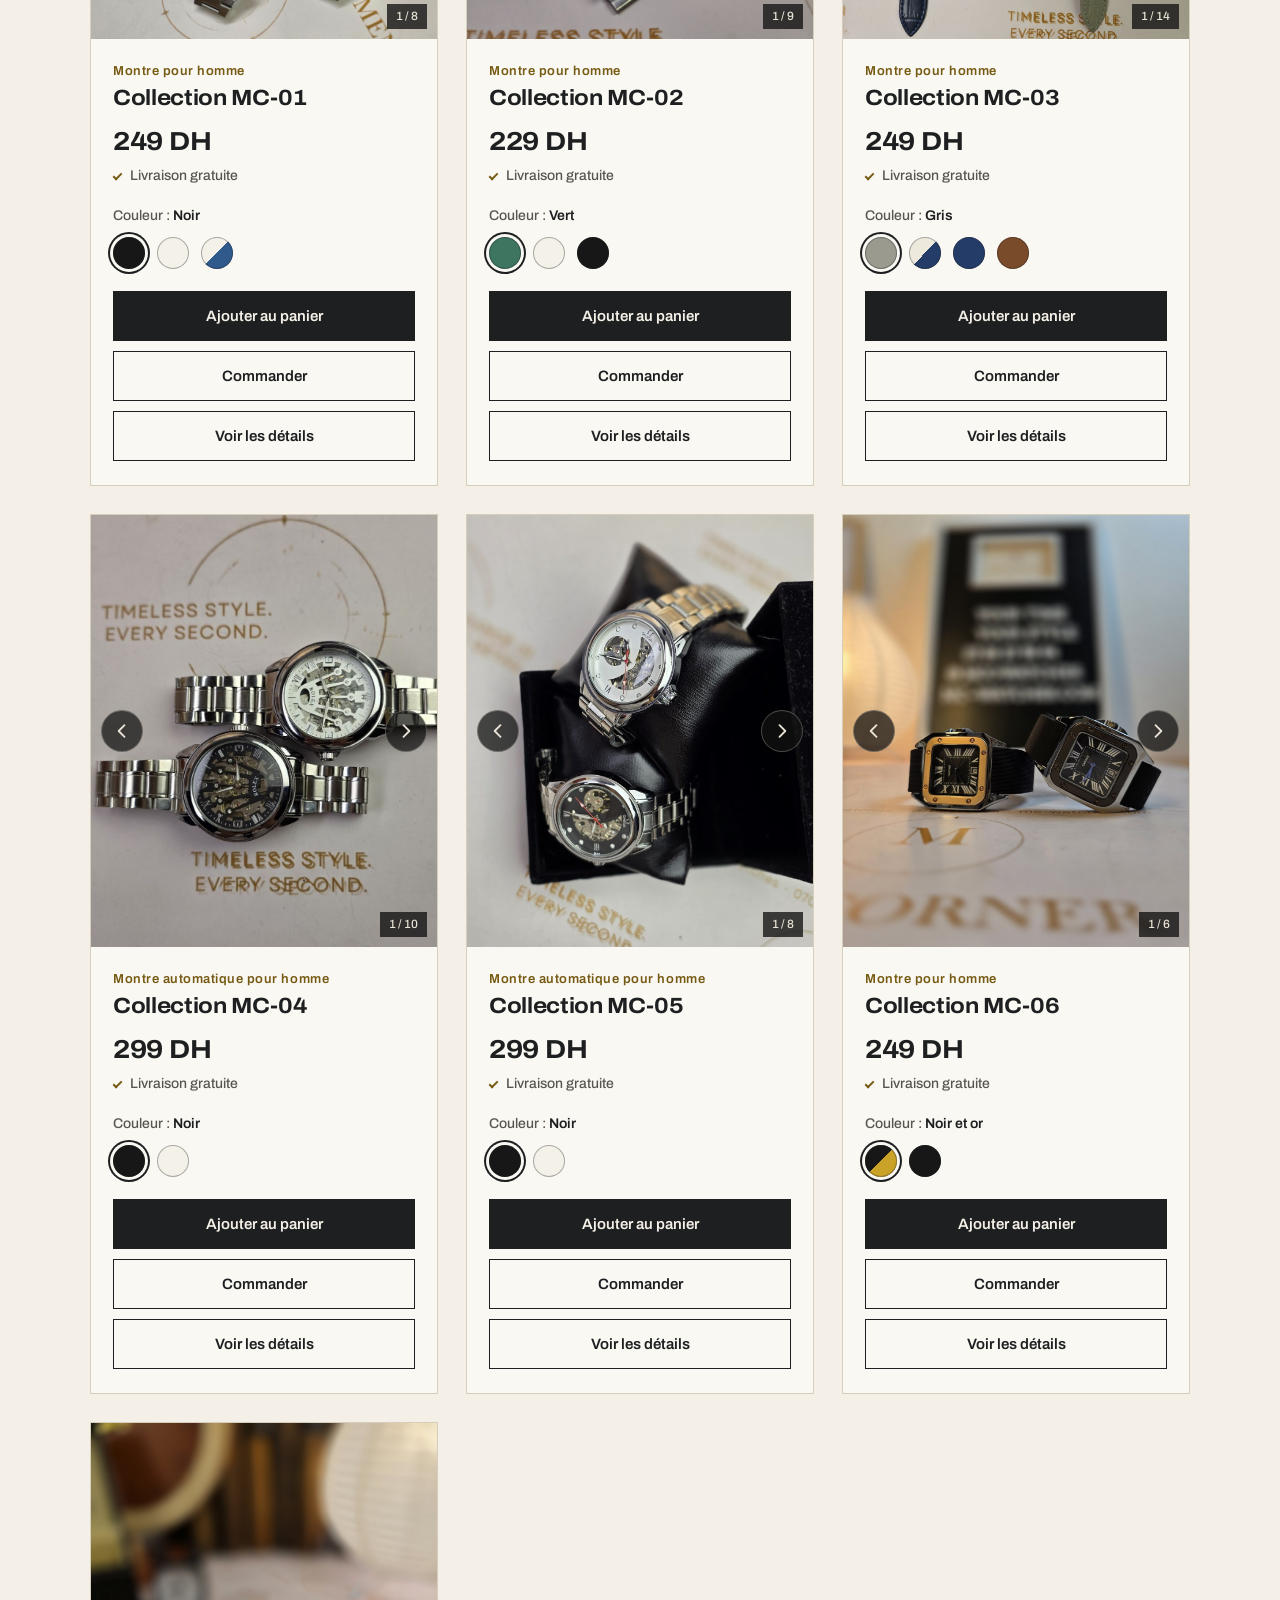
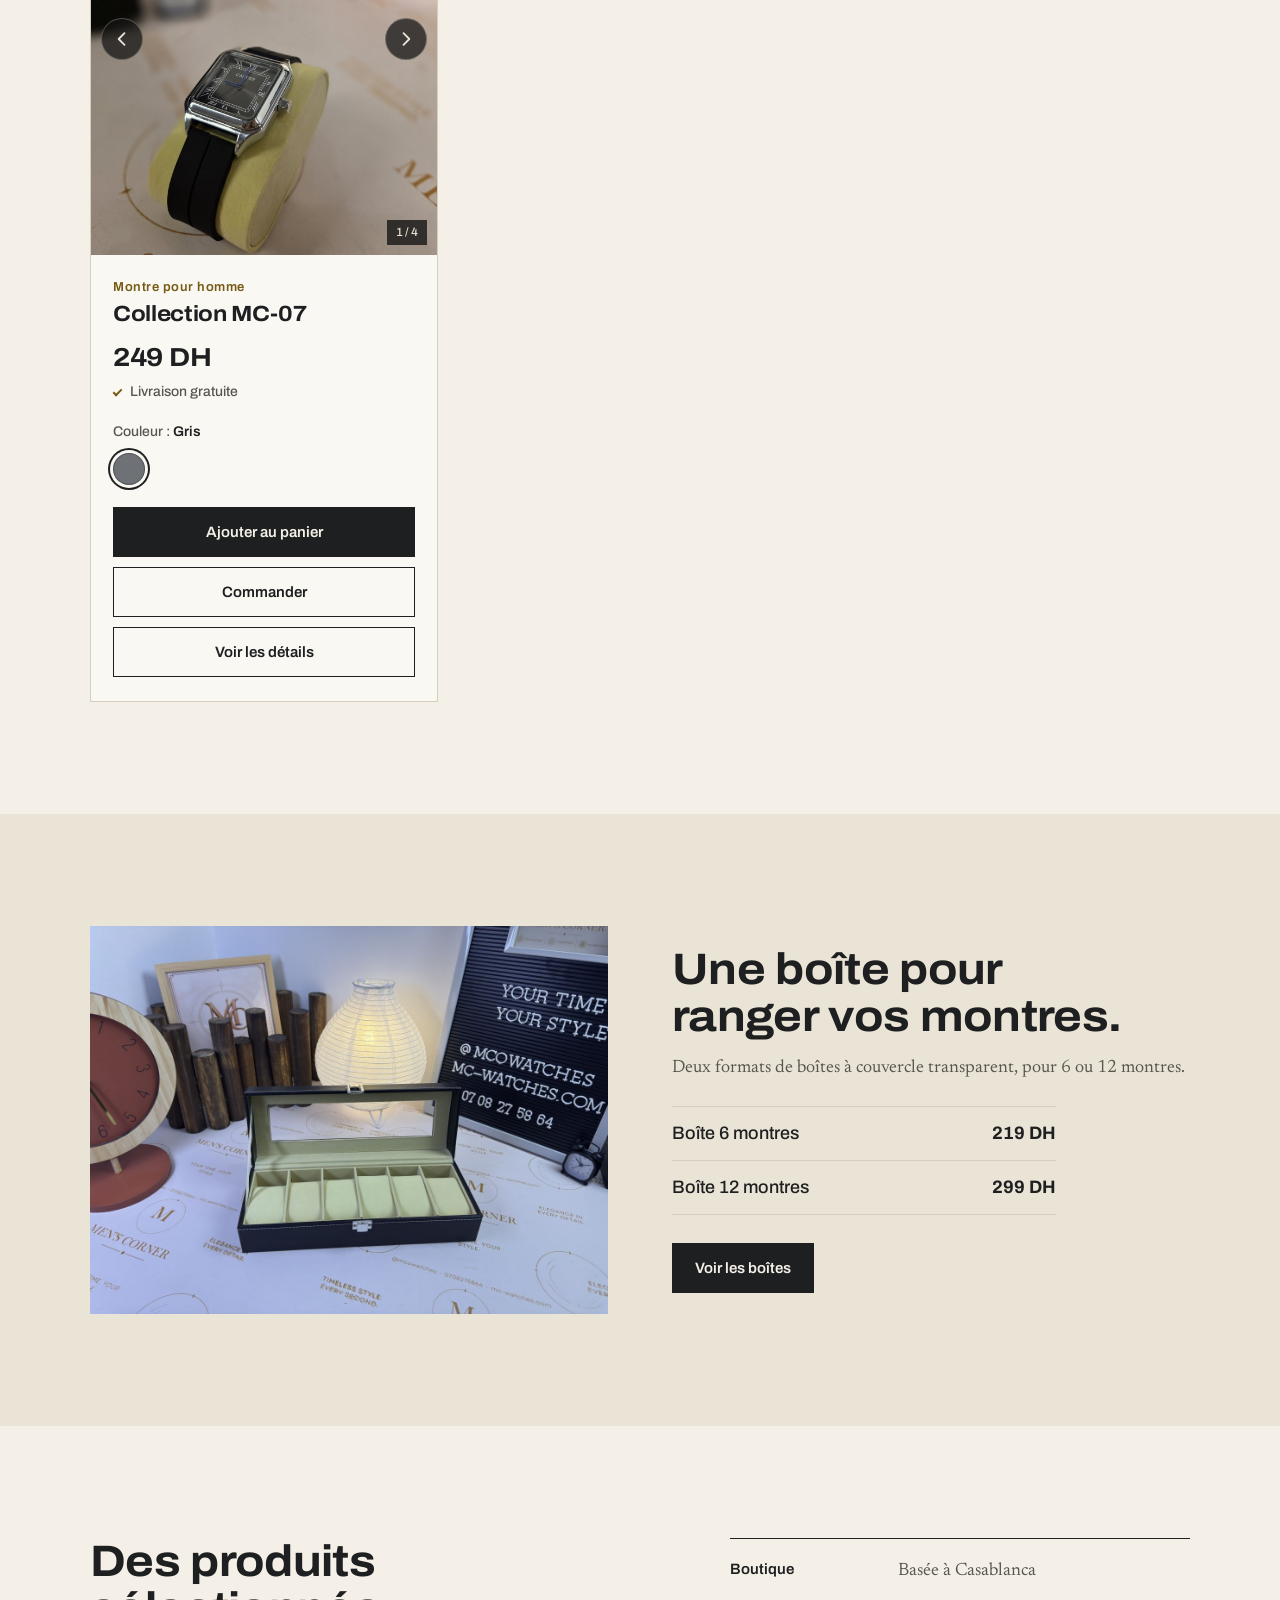
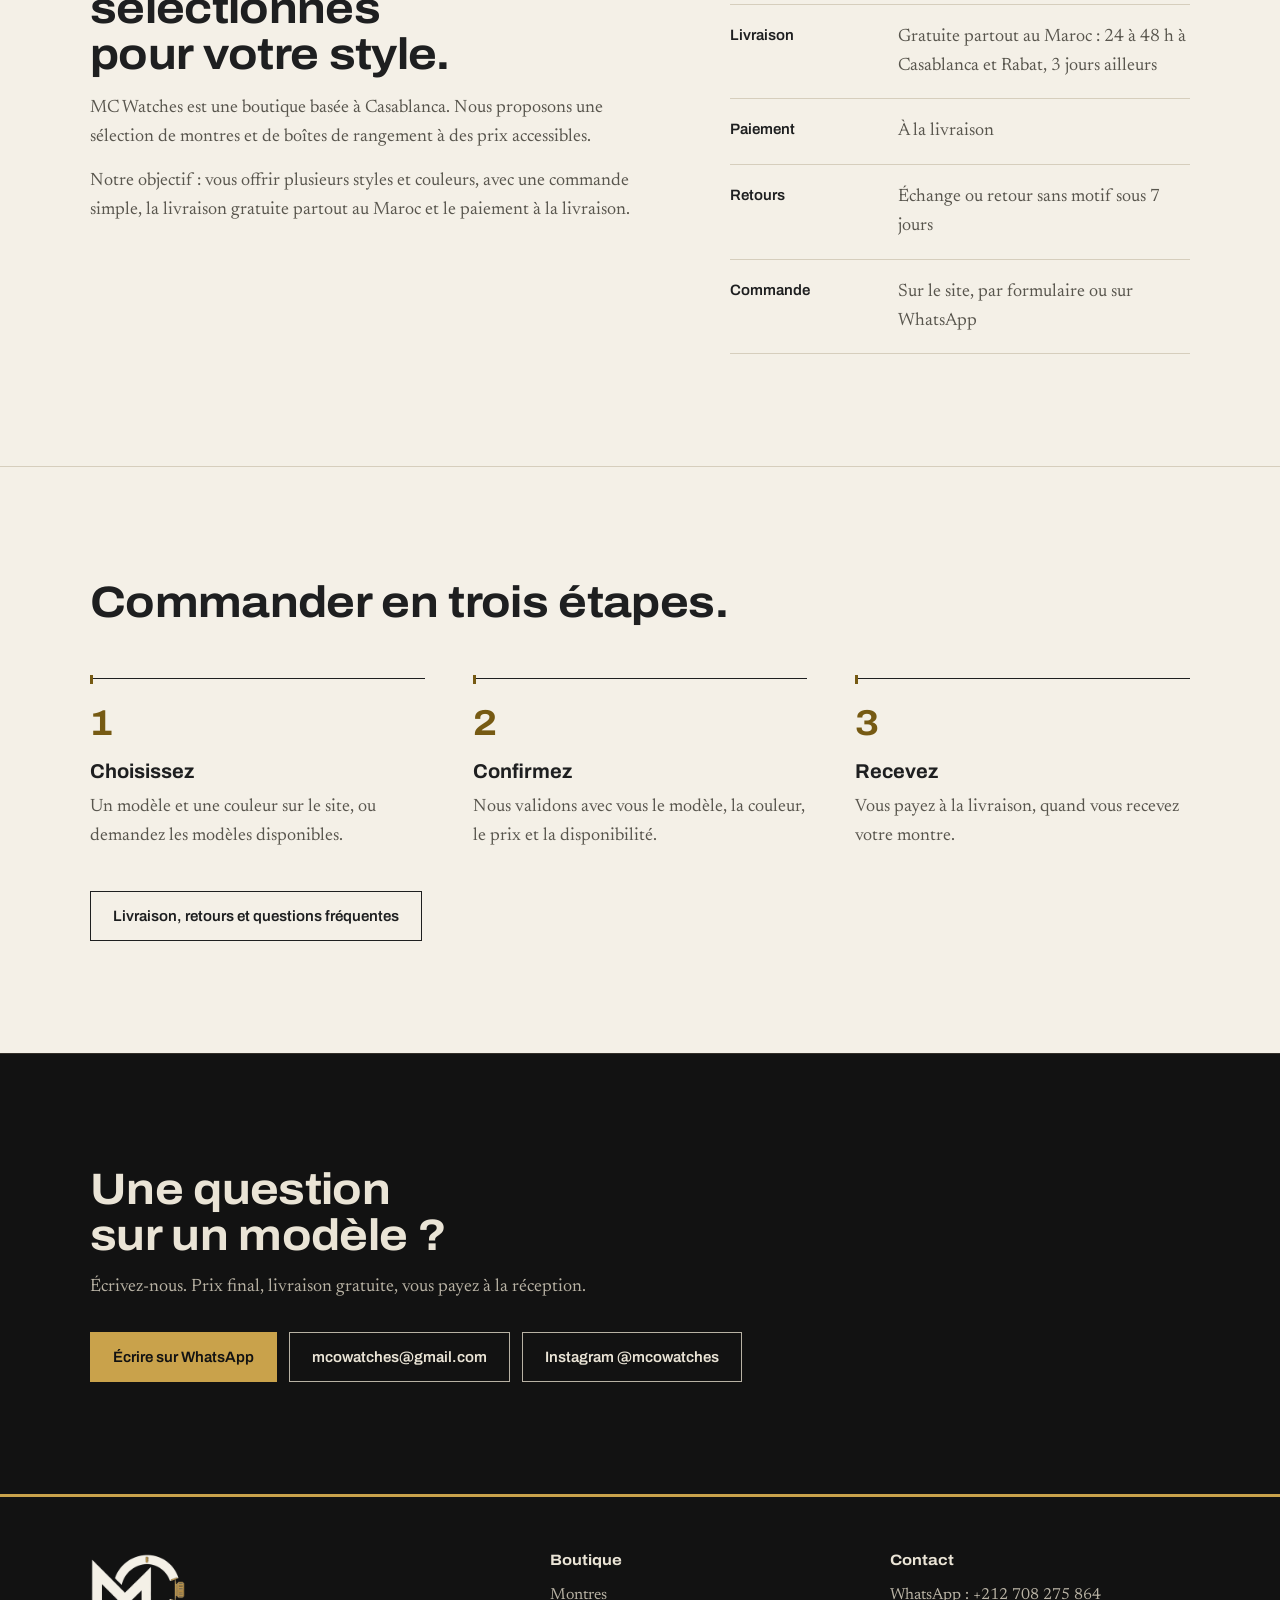
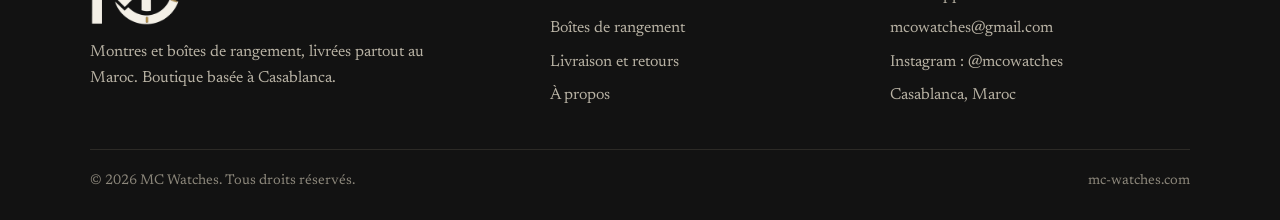
==== commit c7739d1f: "Le marron garde ses propres photos, sans celles des coloris ensemble Les photos communes de la MC-03" ====
--- a/index.html
+++ b/index.html
@@ -52,10 +52,10 @@
     } catch (e) {}
   })();
   </script>
-  <link rel="stylesheet" href="styles.css?v=42">
-  <script src="data.js?v=42" defer></script>
-  <script src="i18n.js?v=42" defer></script>
-  <script src="site.js?v=42" defer></script>
+  <link rel="stylesheet" href="styles.css?v=43">
+  <script src="data.js?v=43" defer></script>
+  <script src="i18n.js?v=43" defer></script>
+  <script src="site.js?v=43" defer></script>
   <script type="application/ld+json">
 {
   "@context": "https://schema.org",
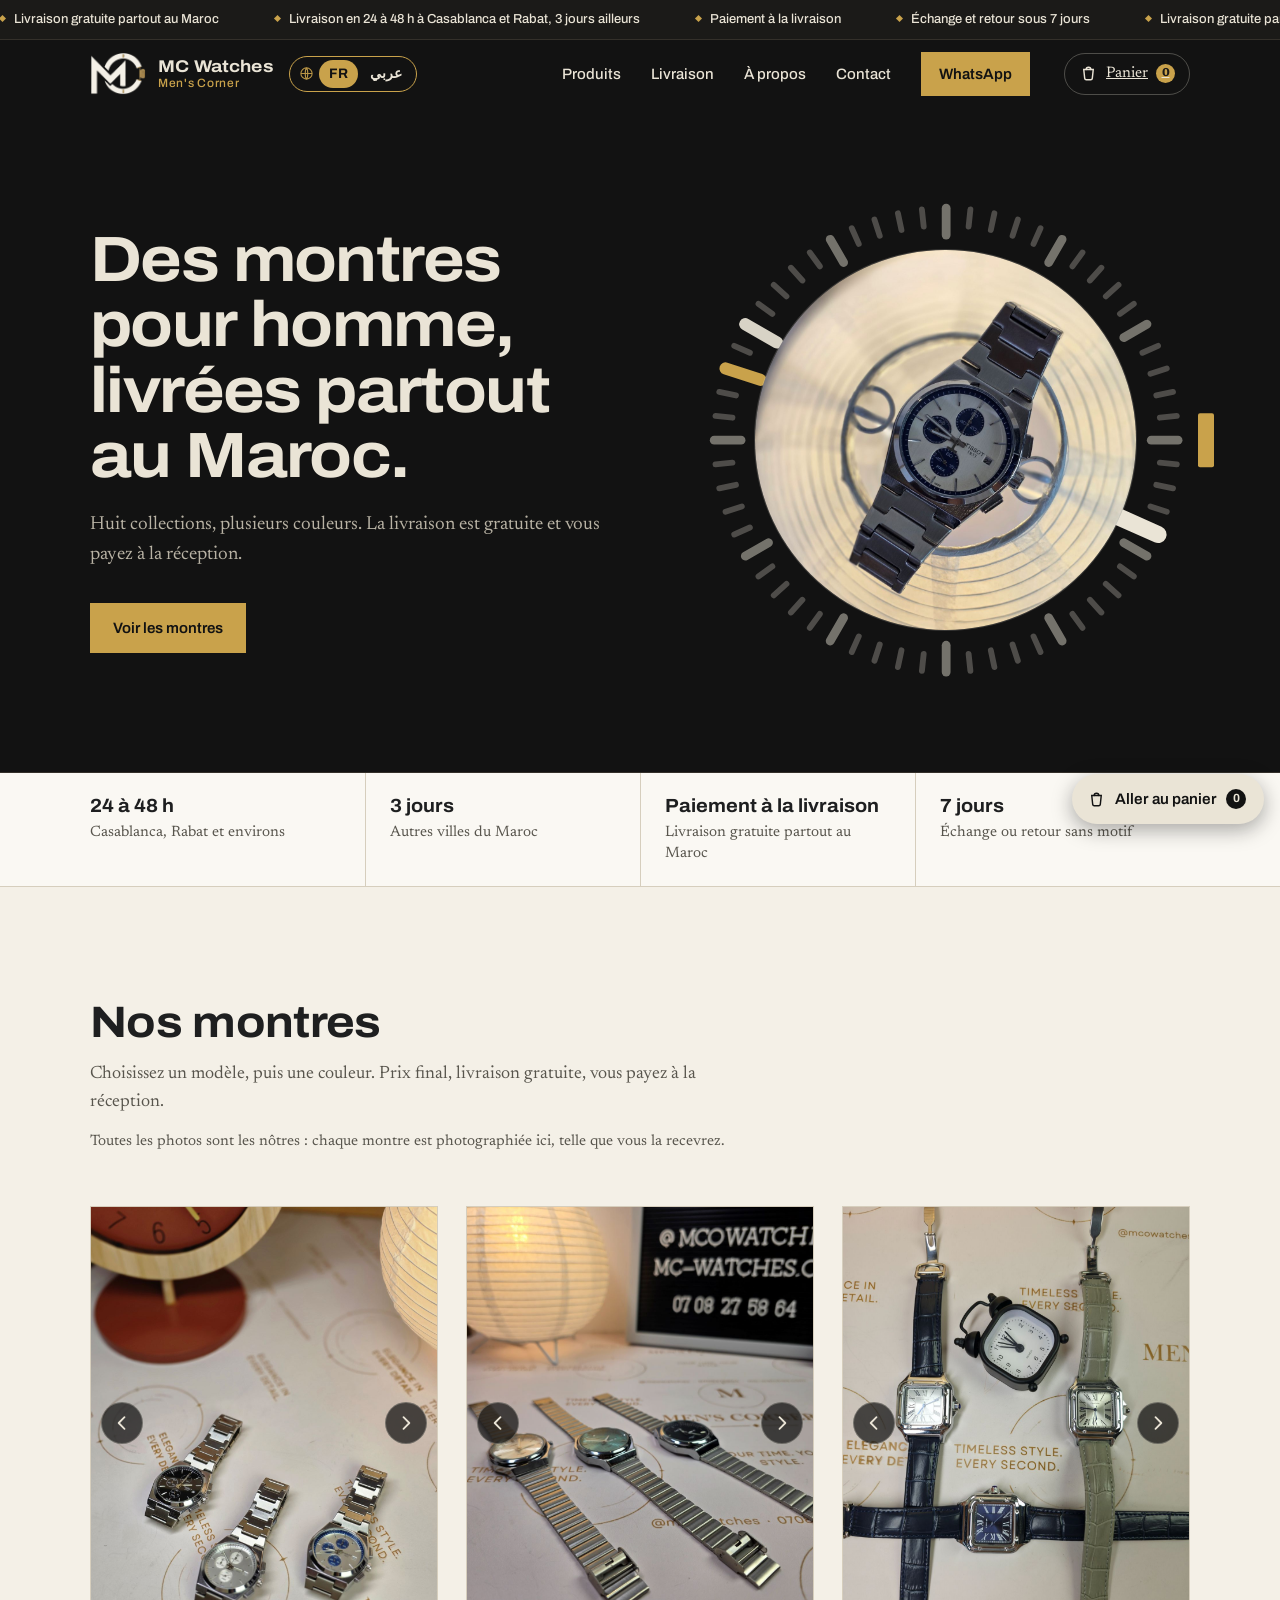
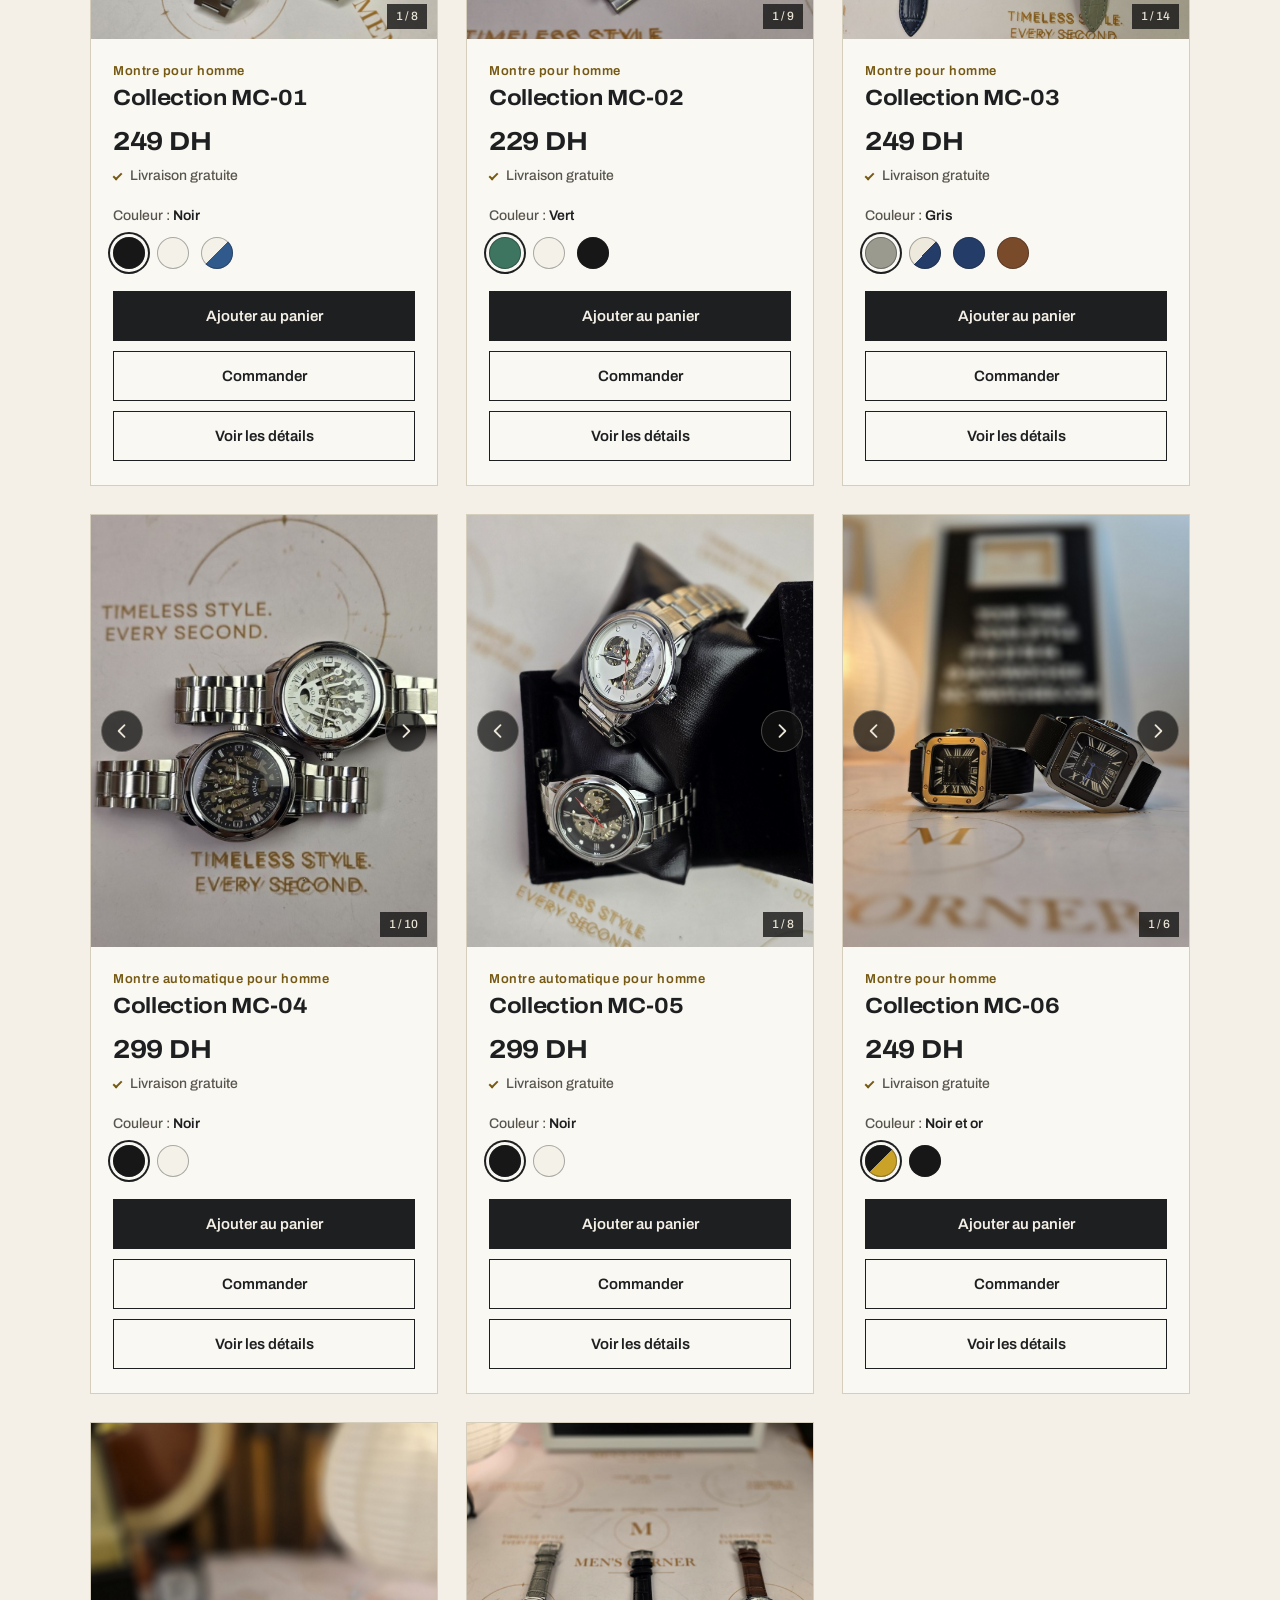
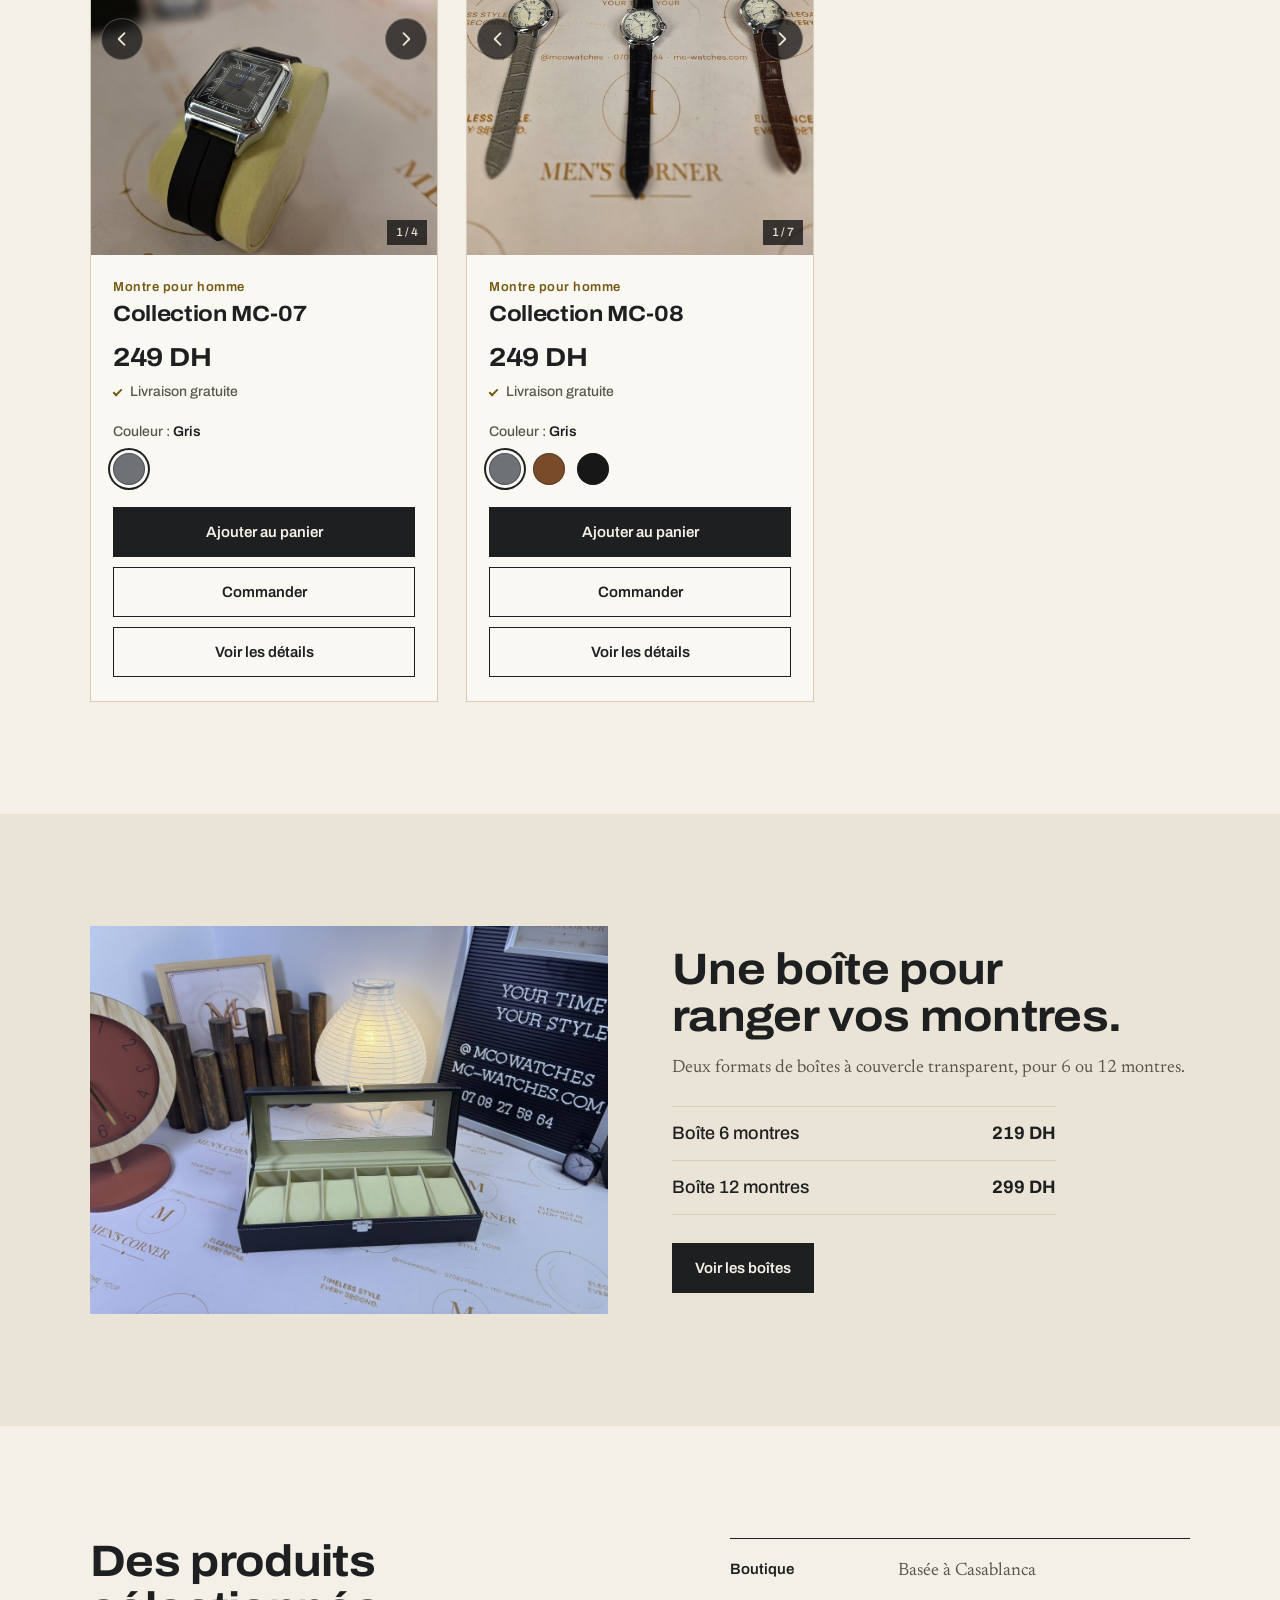
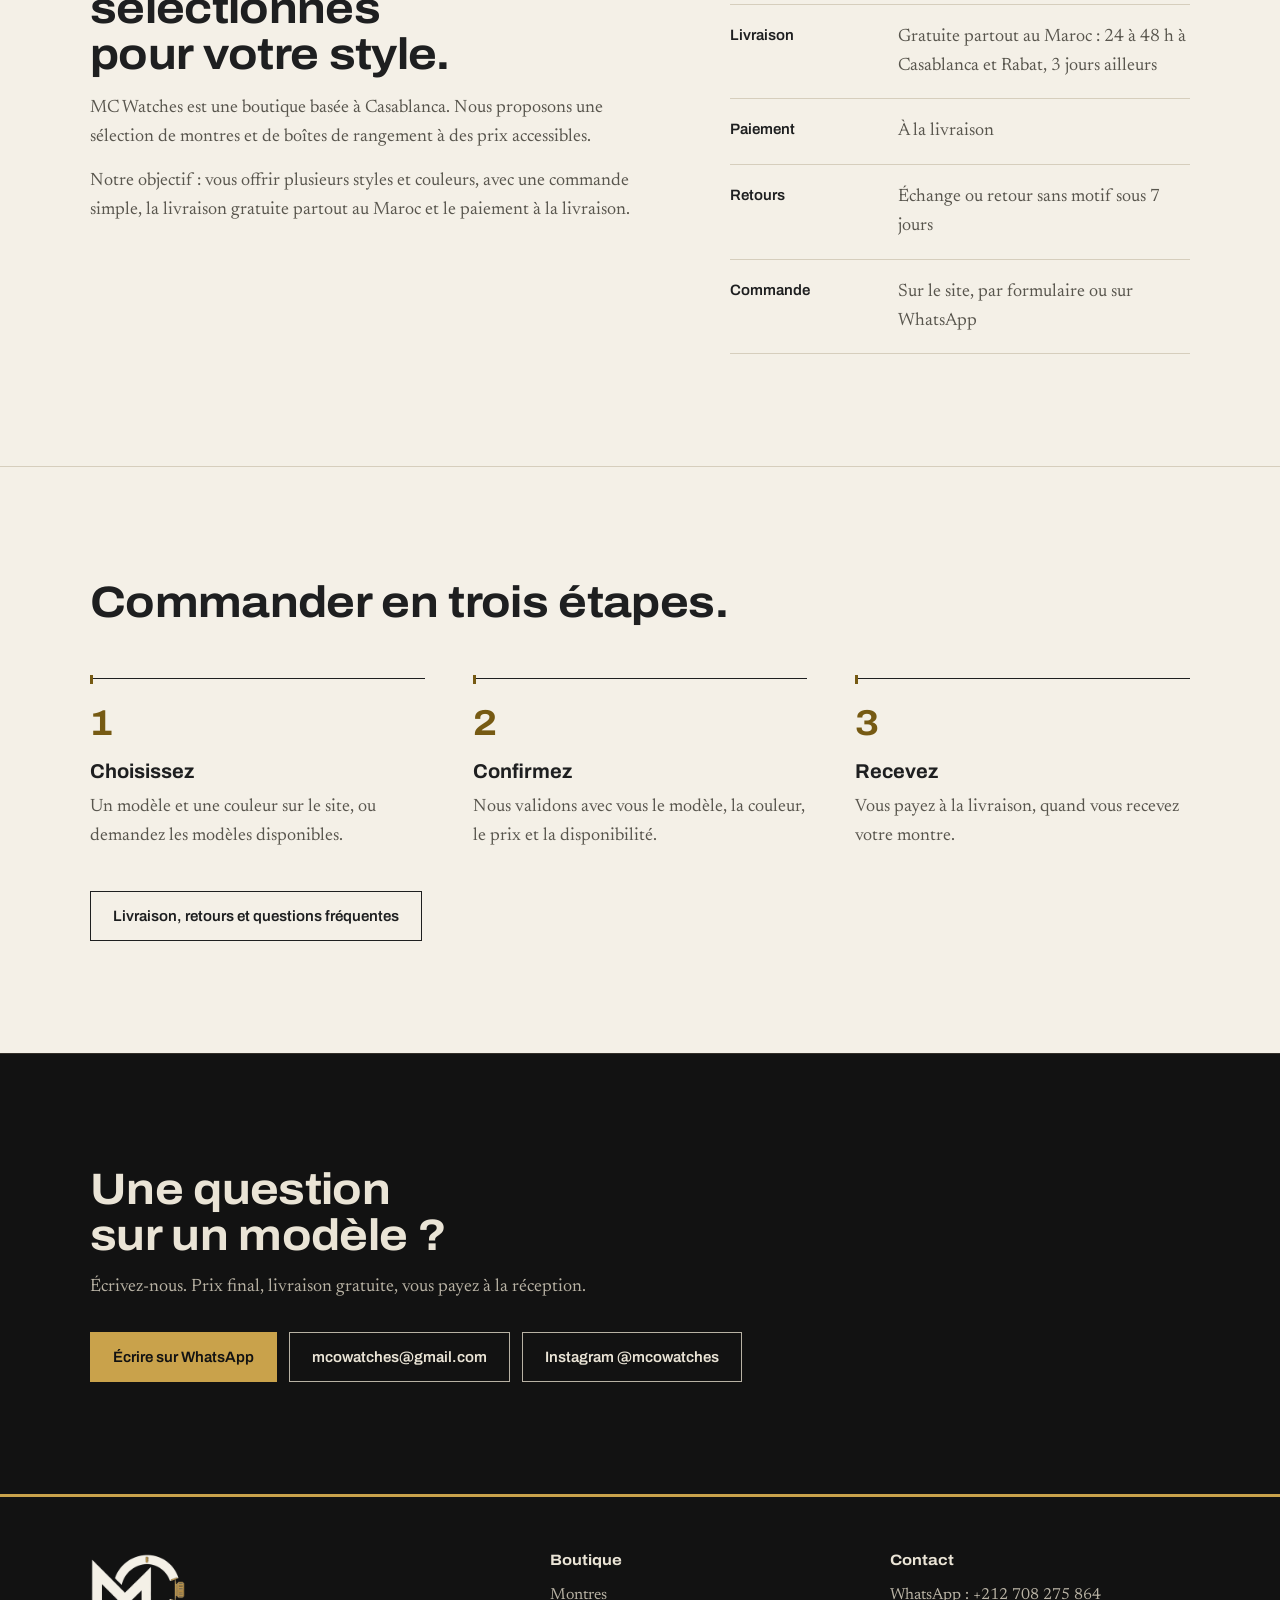
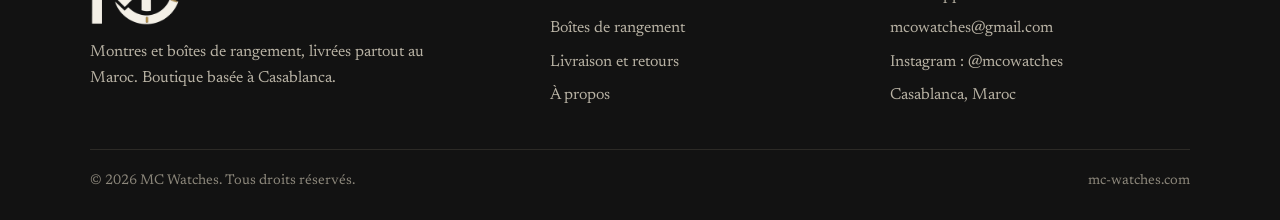
==== commit fefe791d: "SEO : la version arabe existe pour Google, et un fil d'Ariane sur chaque fiche - i18n.js et site.js " ====
--- a/index.html
+++ b/index.html
@@ -5,6 +5,7 @@
   <meta name="viewport" content="width=device-width, initial-scale=1">
   <title>MC Watches | Montres pour homme, livraison gratuite au Maroc</title>
   <meta name="description" content="Montres pour homme à prix abordables. Livraison gratuite partout au Maroc et paiement à la livraison. Boutique basée à Casablanca.">
+  <meta name="robots" content="max-image-preview:large">
   <link rel="canonical" href="https://www.mc-watches.com/">
   <link rel="alternate" hreflang="fr" href="https://www.mc-watches.com/?lang=fr">
   <link rel="alternate" hreflang="ar" href="https://www.mc-watches.com/?lang=ar">
@@ -52,10 +53,10 @@
     } catch (e) {}
   })();
   </script>
-  <link rel="stylesheet" href="styles.css?v=43">
-  <script src="data.js?v=43" defer></script>
-  <script src="i18n.js?v=43" defer></script>
-  <script src="site.js?v=43" defer></script>
+  <link rel="stylesheet" href="styles.css?v=44">
+  <script src="data.js?v=44" defer></script>
+  <script src="i18n.js?v=44" defer></script>
+  <script src="site.js?v=44" defer></script>
   <script type="application/ld+json">
 {
   "@context": "https://schema.org",
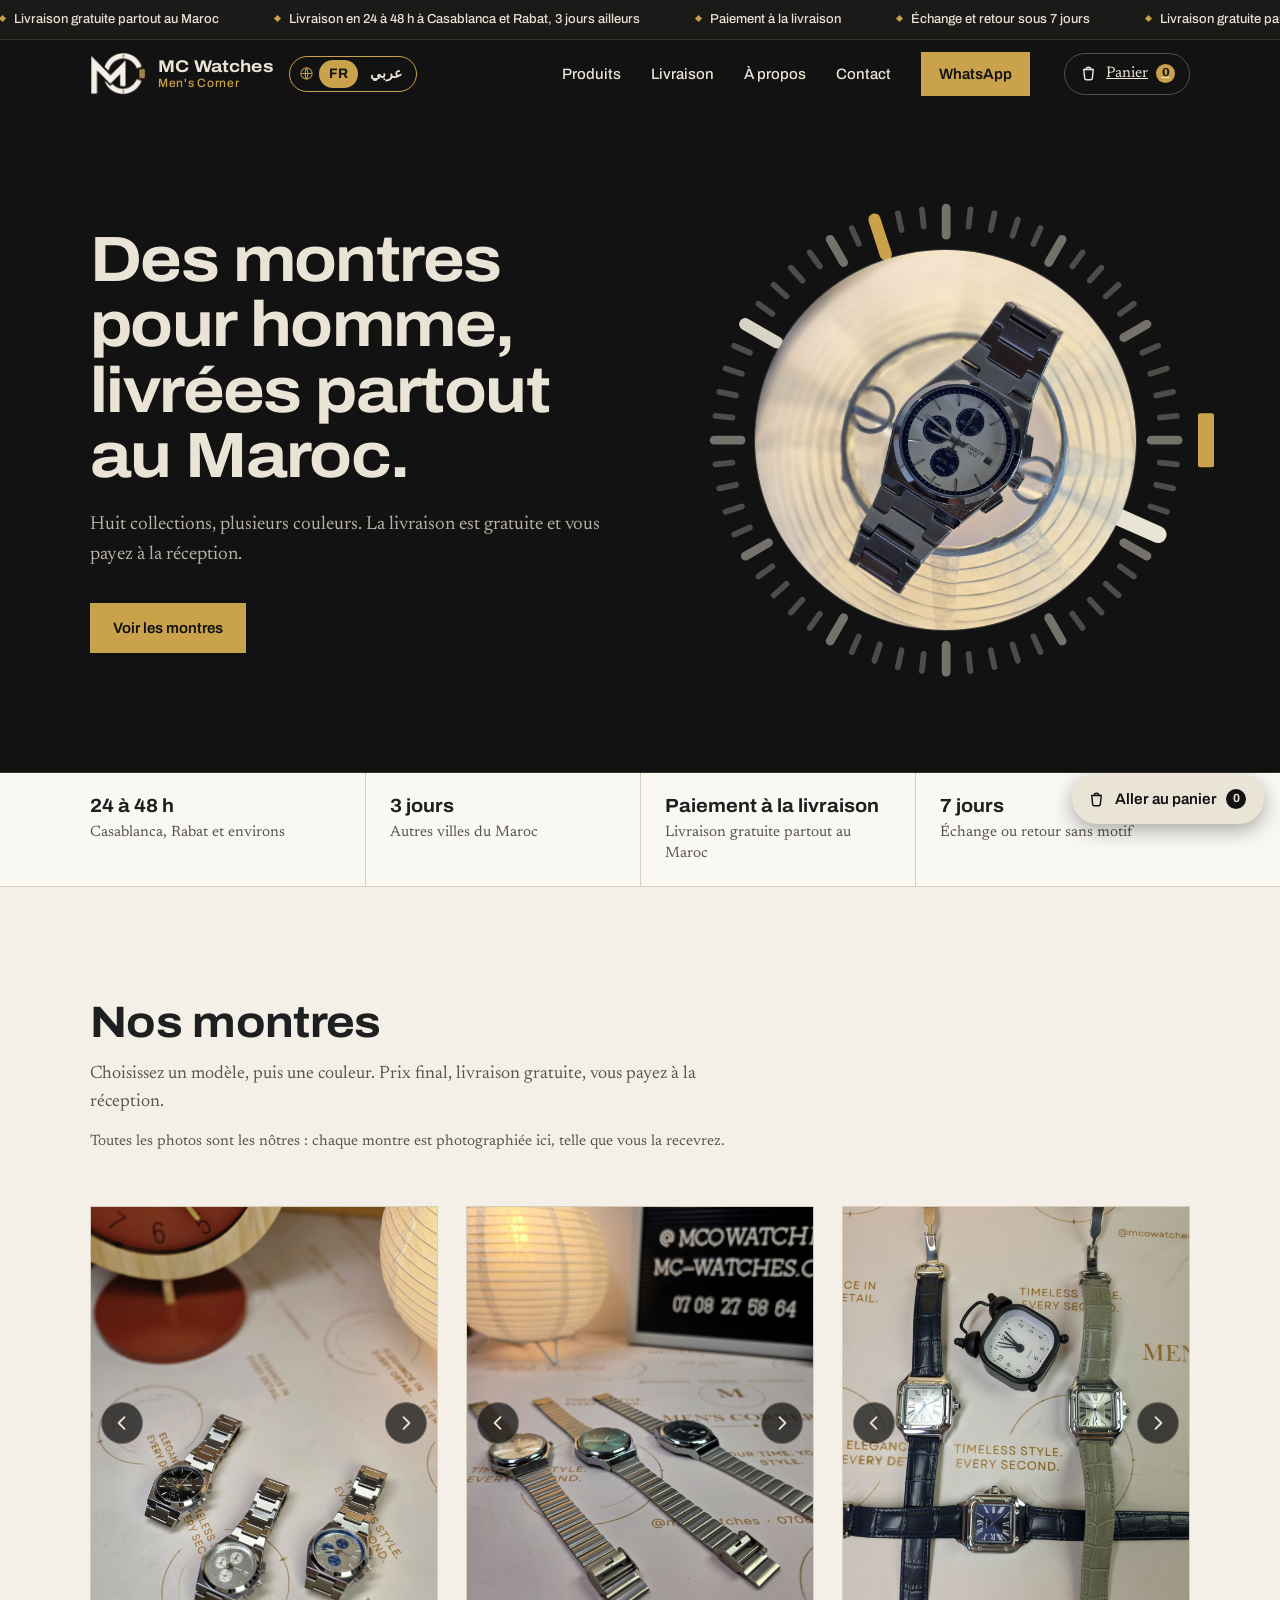
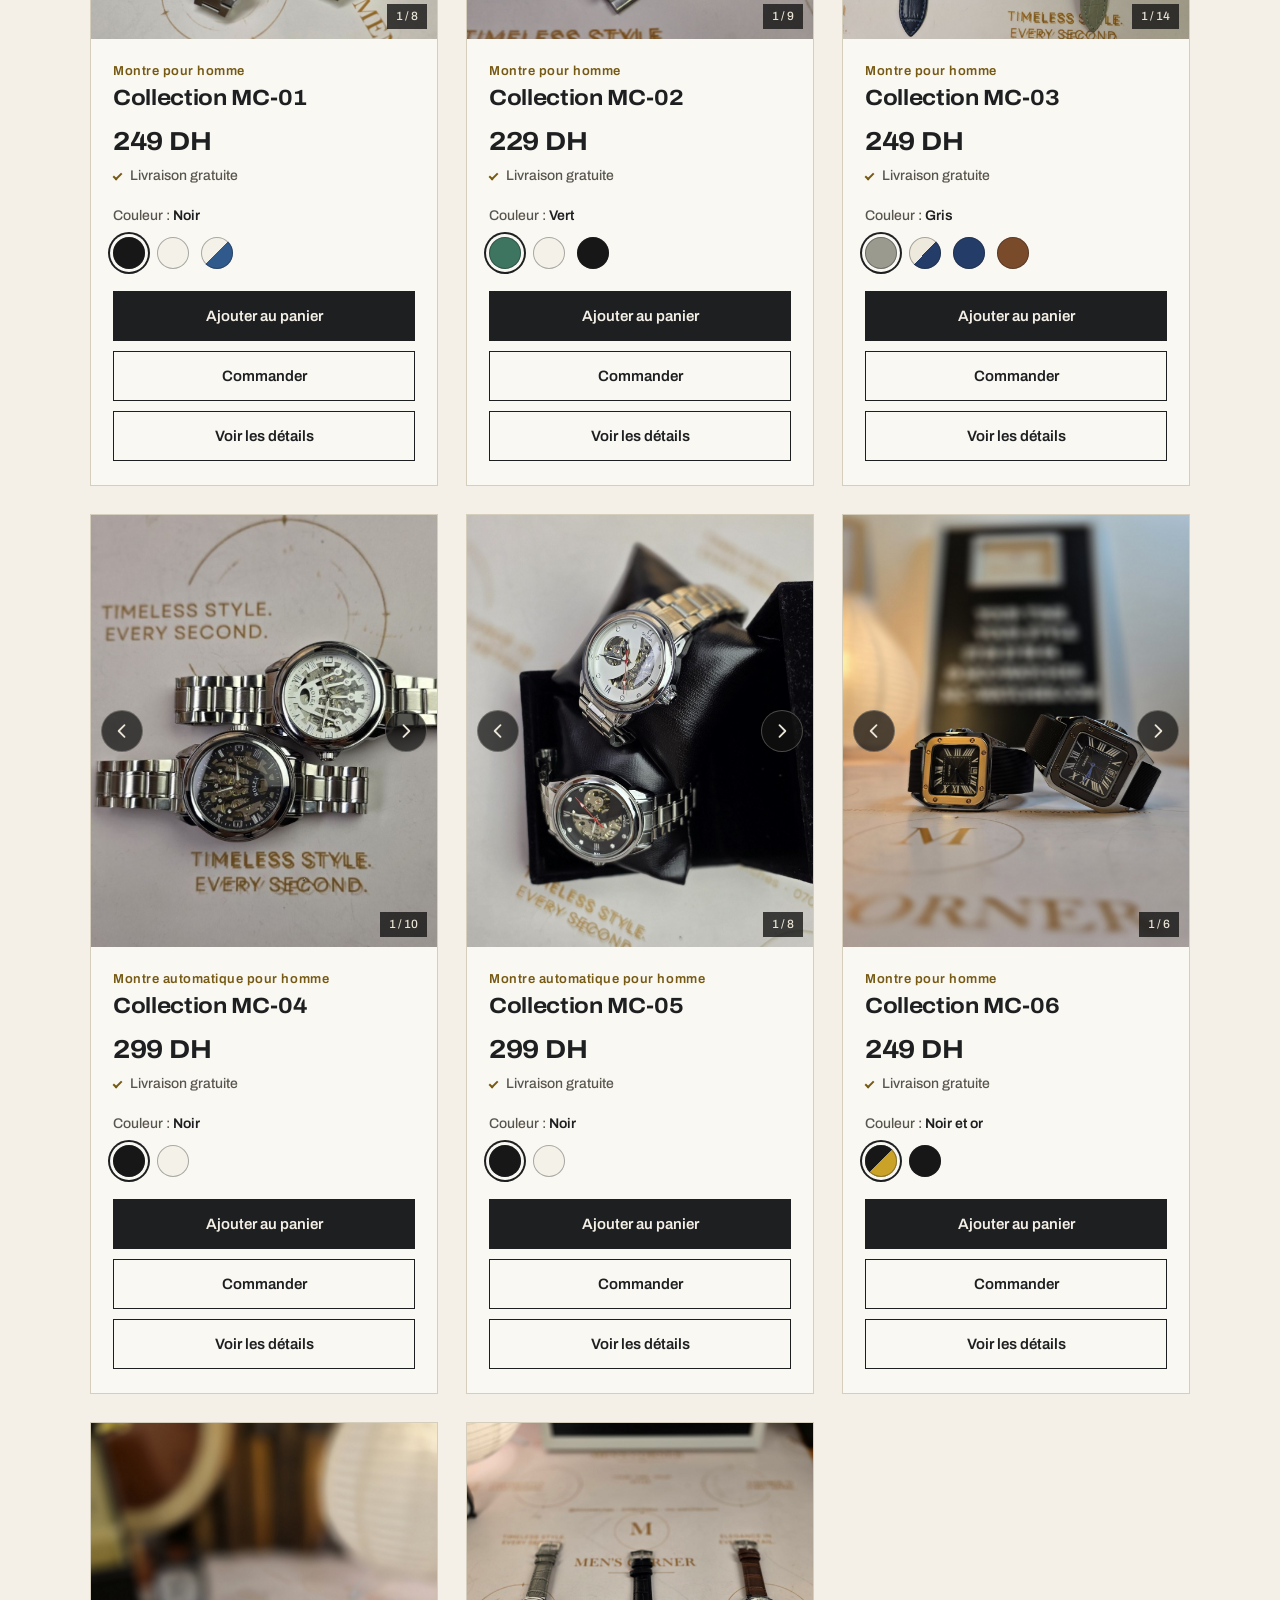
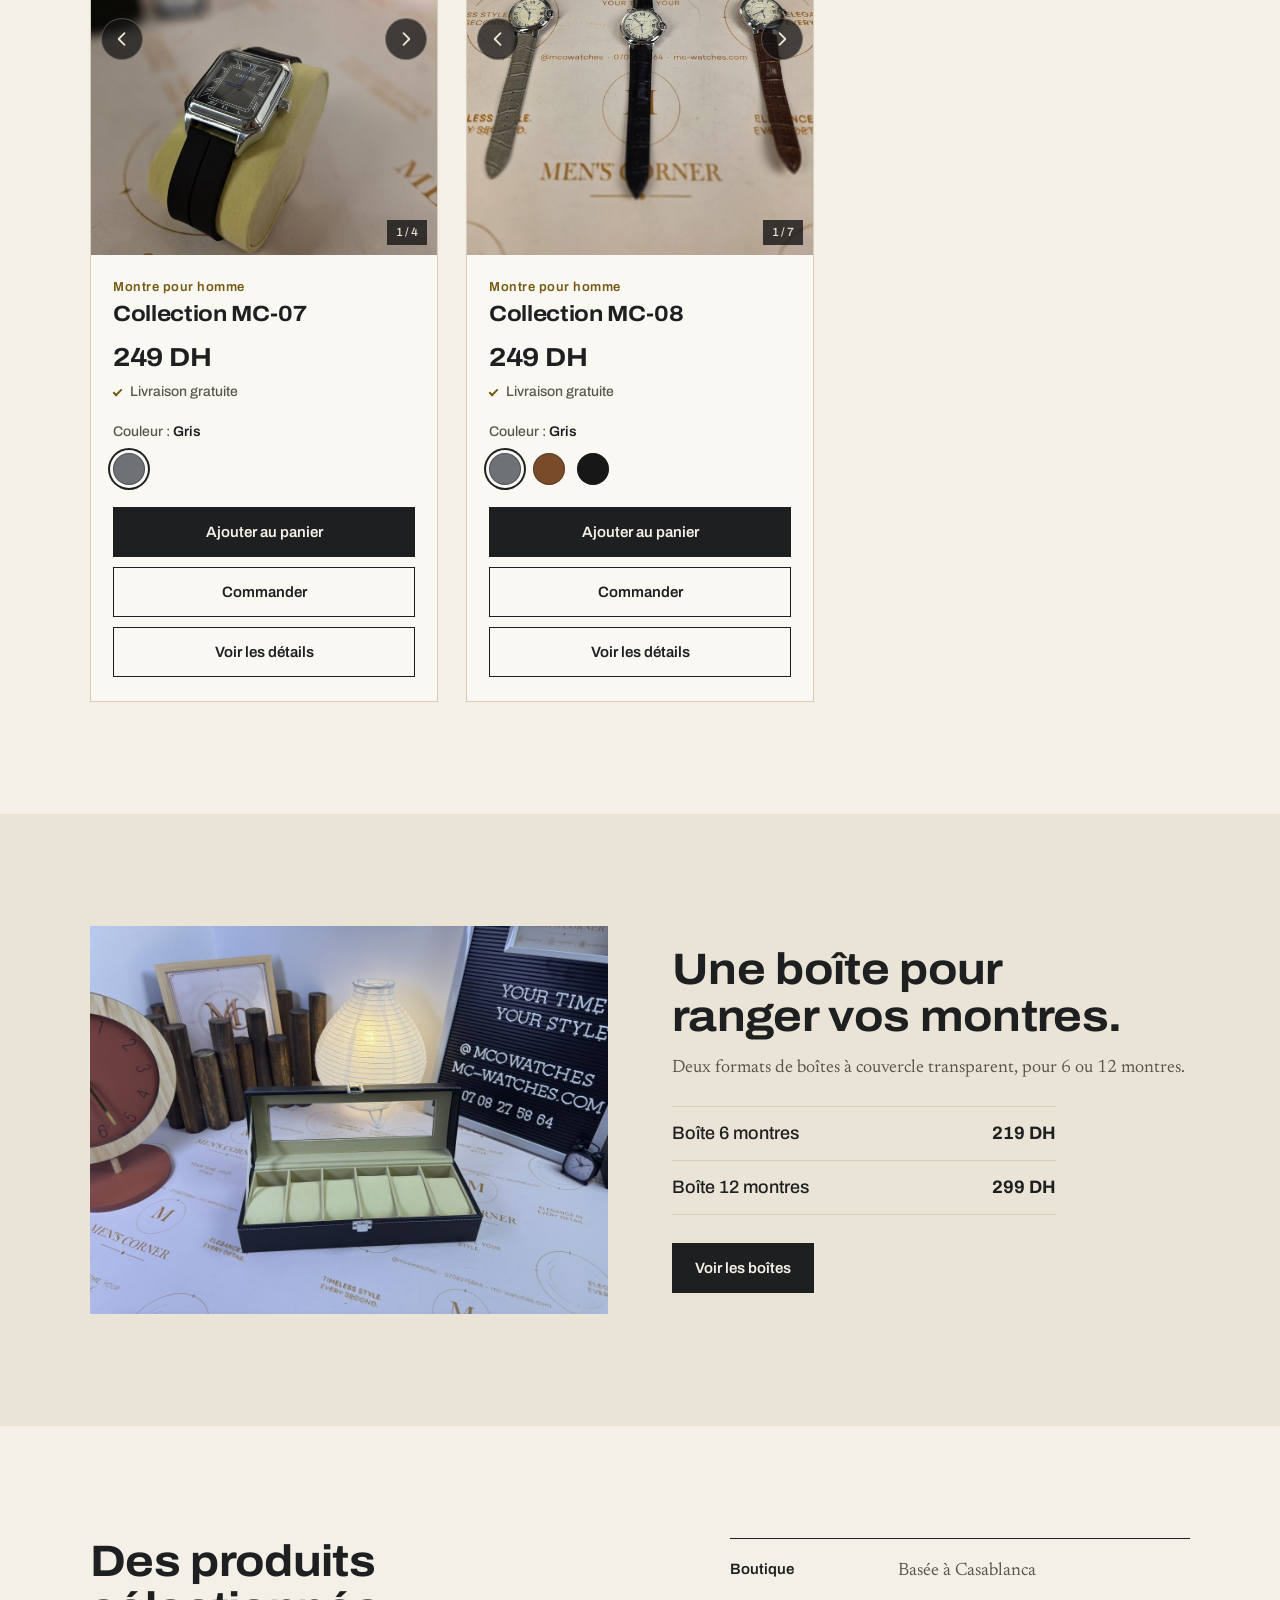
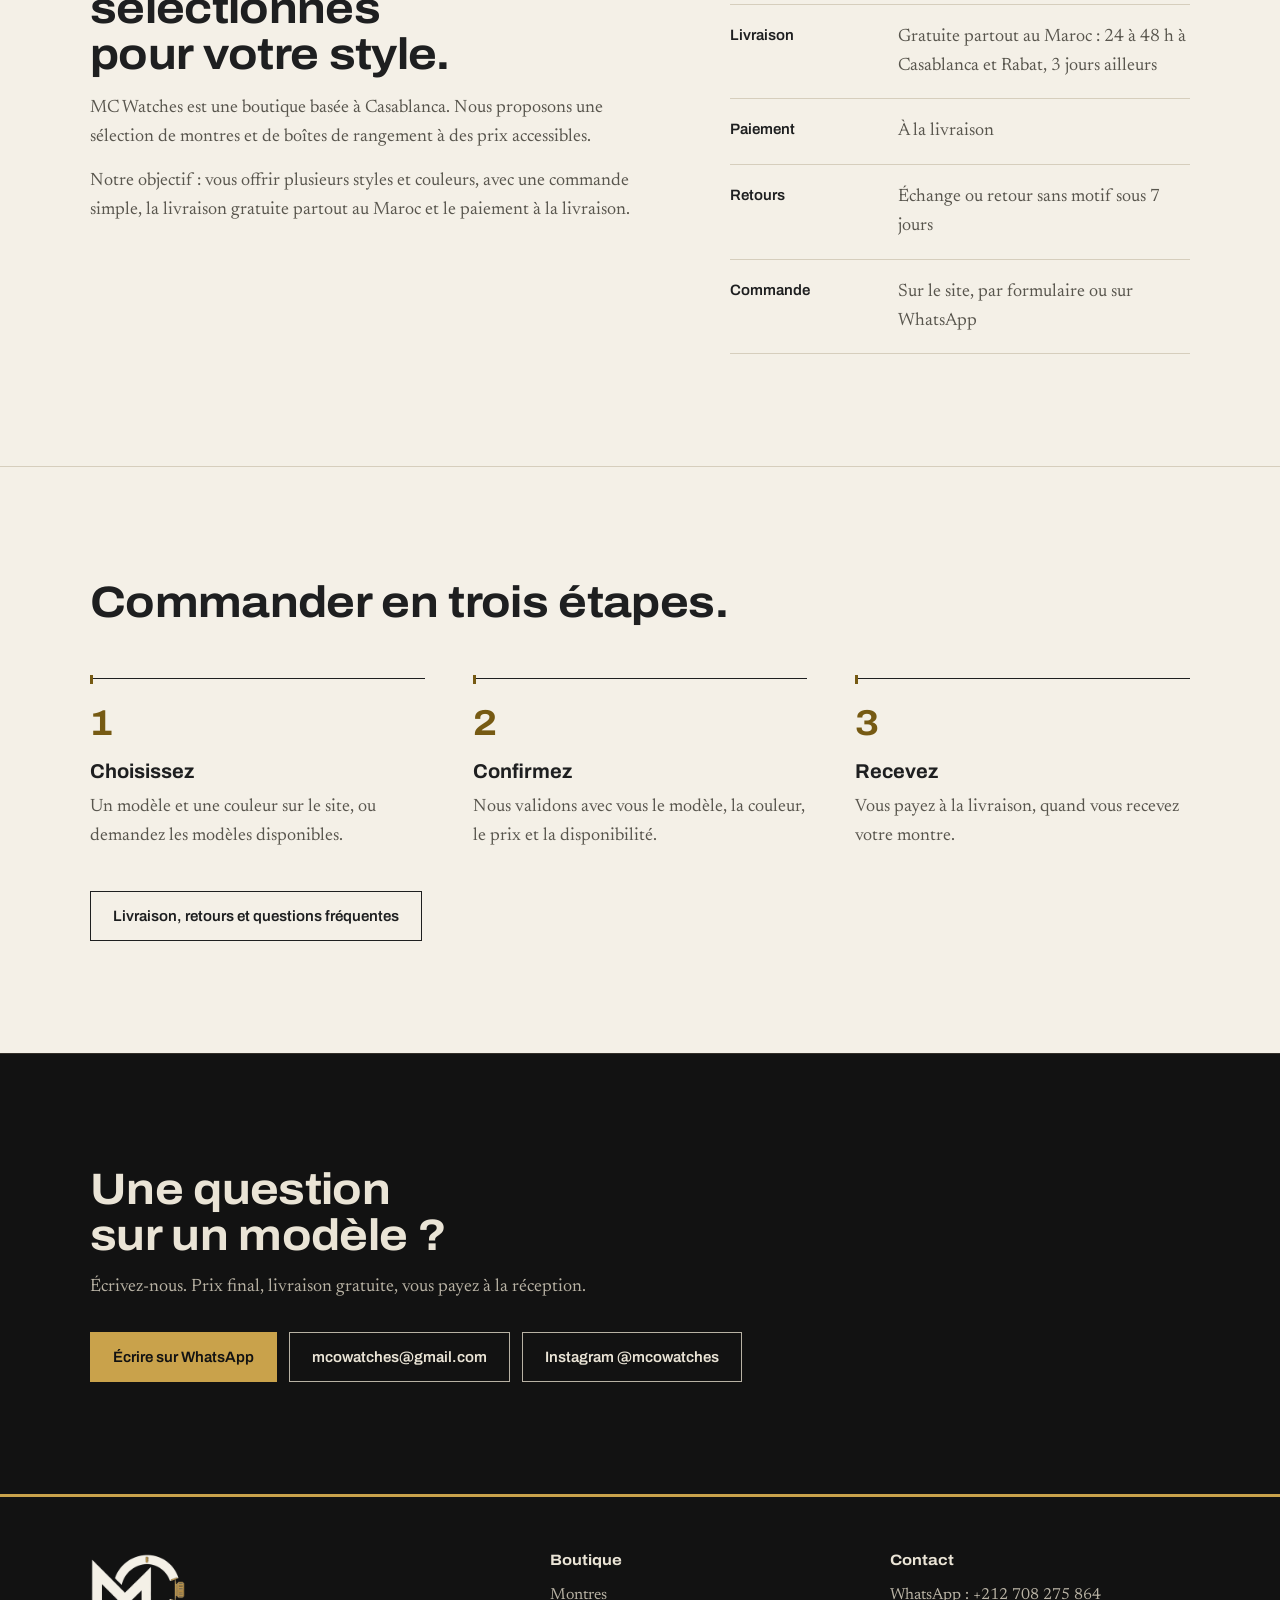
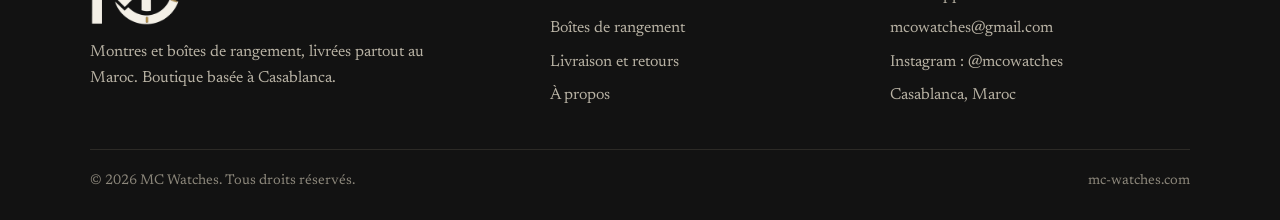
==== commit 07acebc0: "Un texte pour chaque montre, en francais et en arabe Deux ou trois phrases par modele, sous le prix," ====
--- a/index.html
+++ b/index.html
@@ -53,10 +53,10 @@
     } catch (e) {}
   })();
   </script>
-  <link rel="stylesheet" href="styles.css?v=44">
-  <script src="data.js?v=44" defer></script>
-  <script src="i18n.js?v=44" defer></script>
-  <script src="site.js?v=44" defer></script>
+  <link rel="stylesheet" href="styles.css?v=45">
+  <script src="data.js?v=45" defer></script>
+  <script src="i18n.js?v=45" defer></script>
+  <script src="site.js?v=45" defer></script>
   <script type="application/ld+json">
 {
   "@context": "https://schema.org",
--- a/styles.css
+++ b/styles.css
@@ -903,6 +903,9 @@
   font-stretch: 110%;
   font-variant-numeric: tabular-nums;
 }
+
+/* Le petit texte de chaque montre, sous le prix. */
+.detail-desc { margin-top: 18px; max-width: 34em; line-height: 1.6; }
 
 .detail-info .swatch-group { margin-top: 28px; }
 
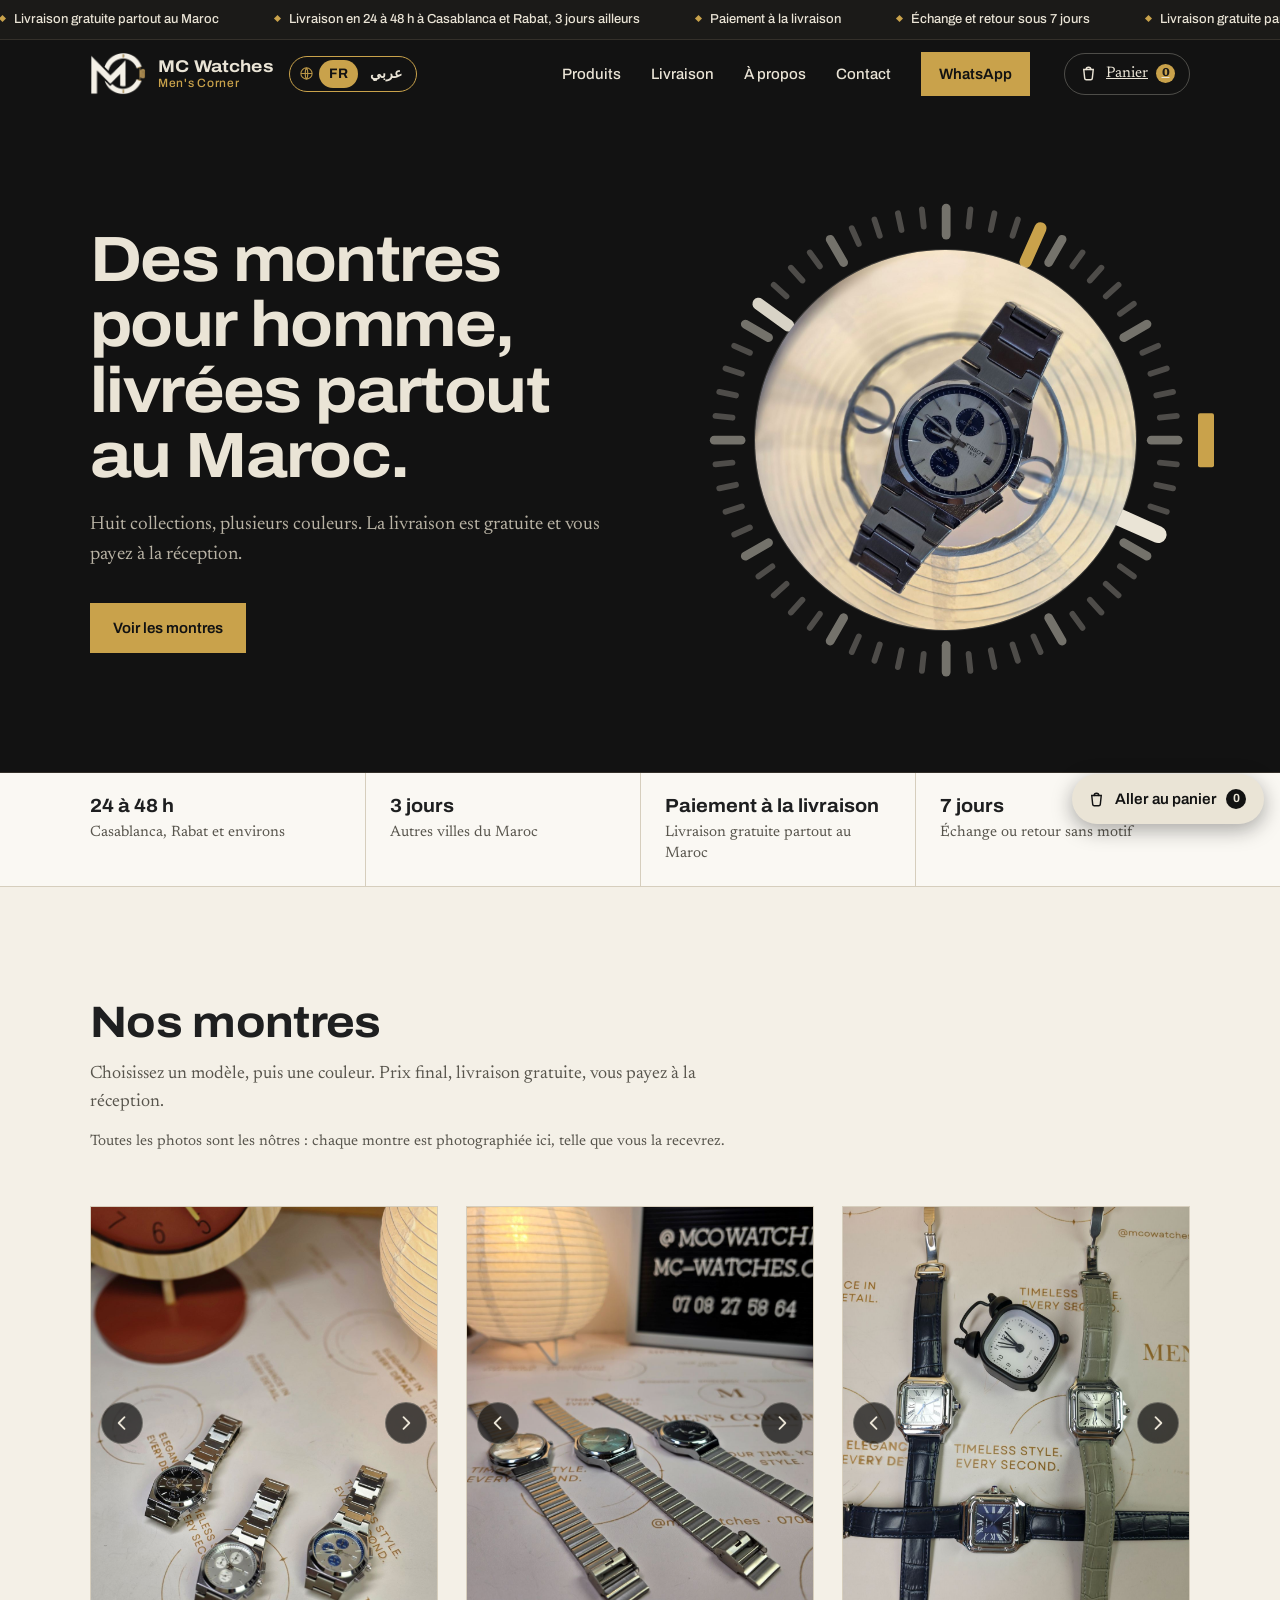
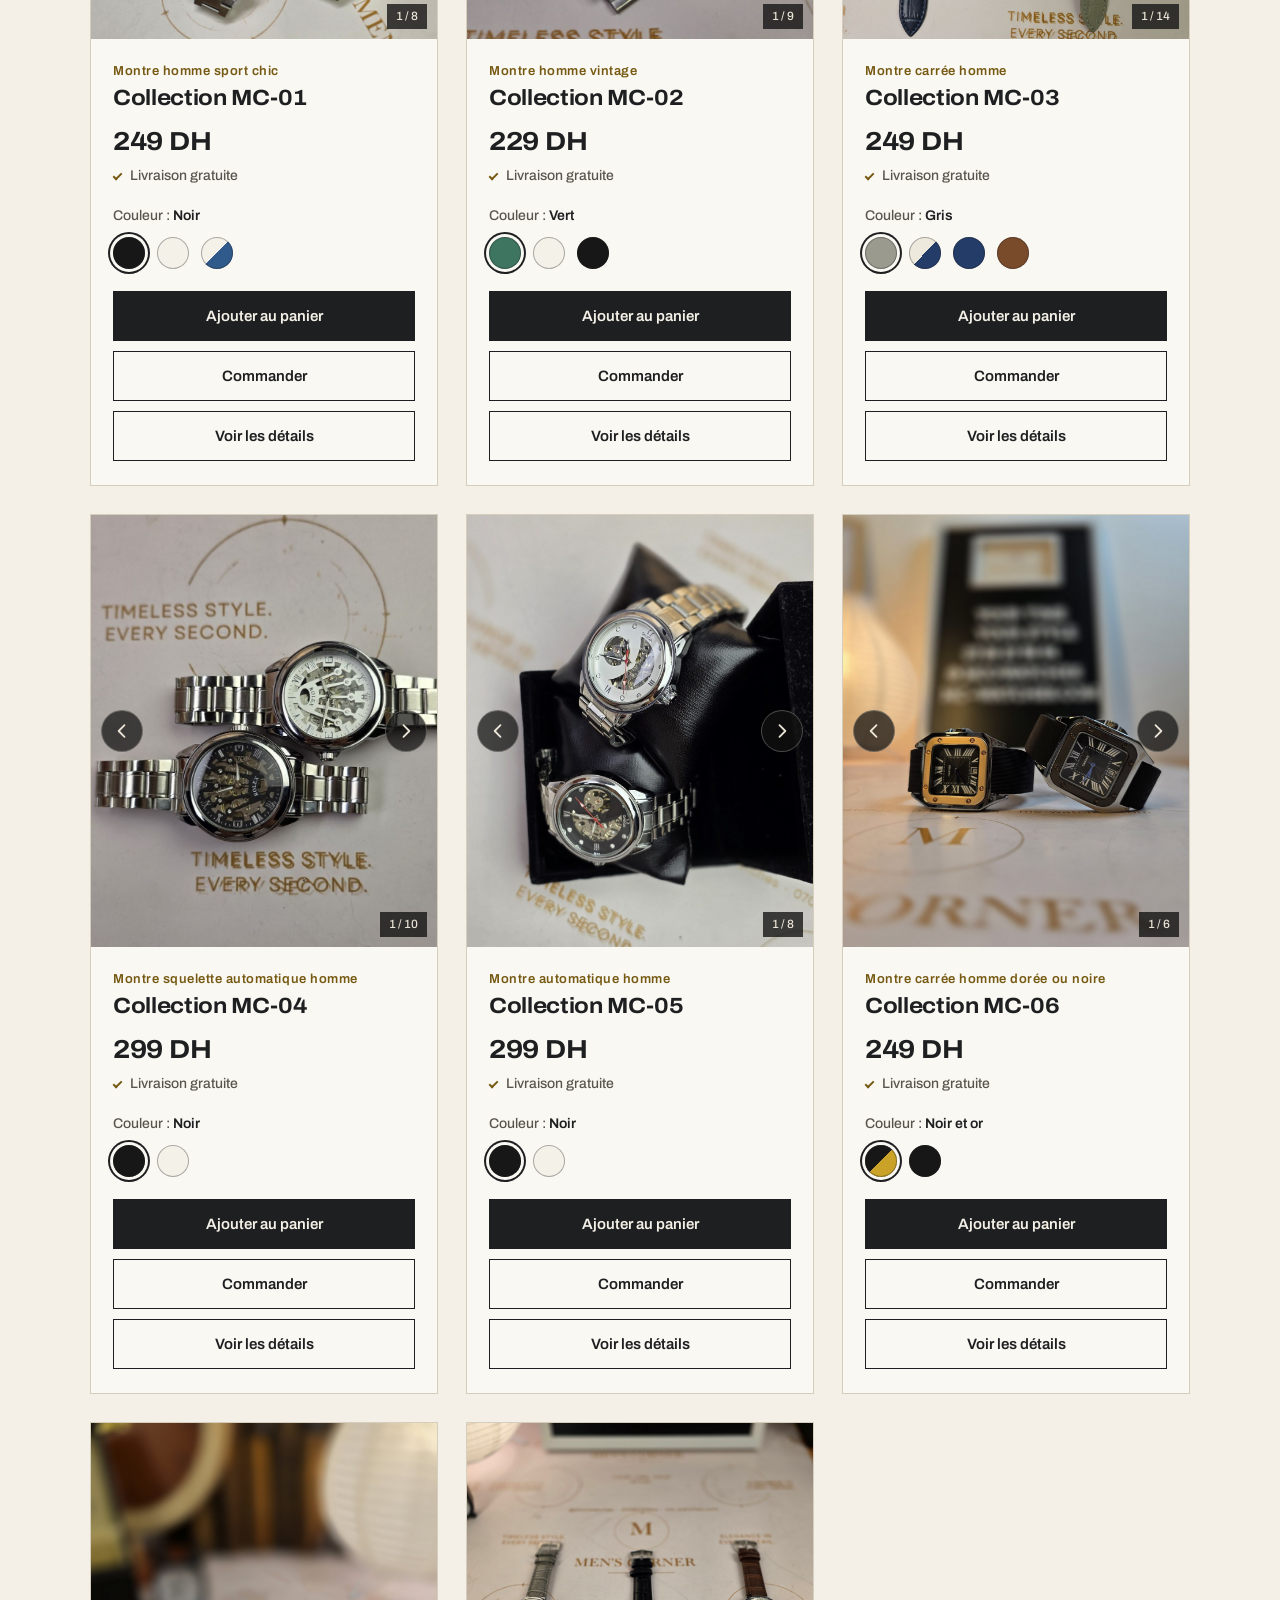
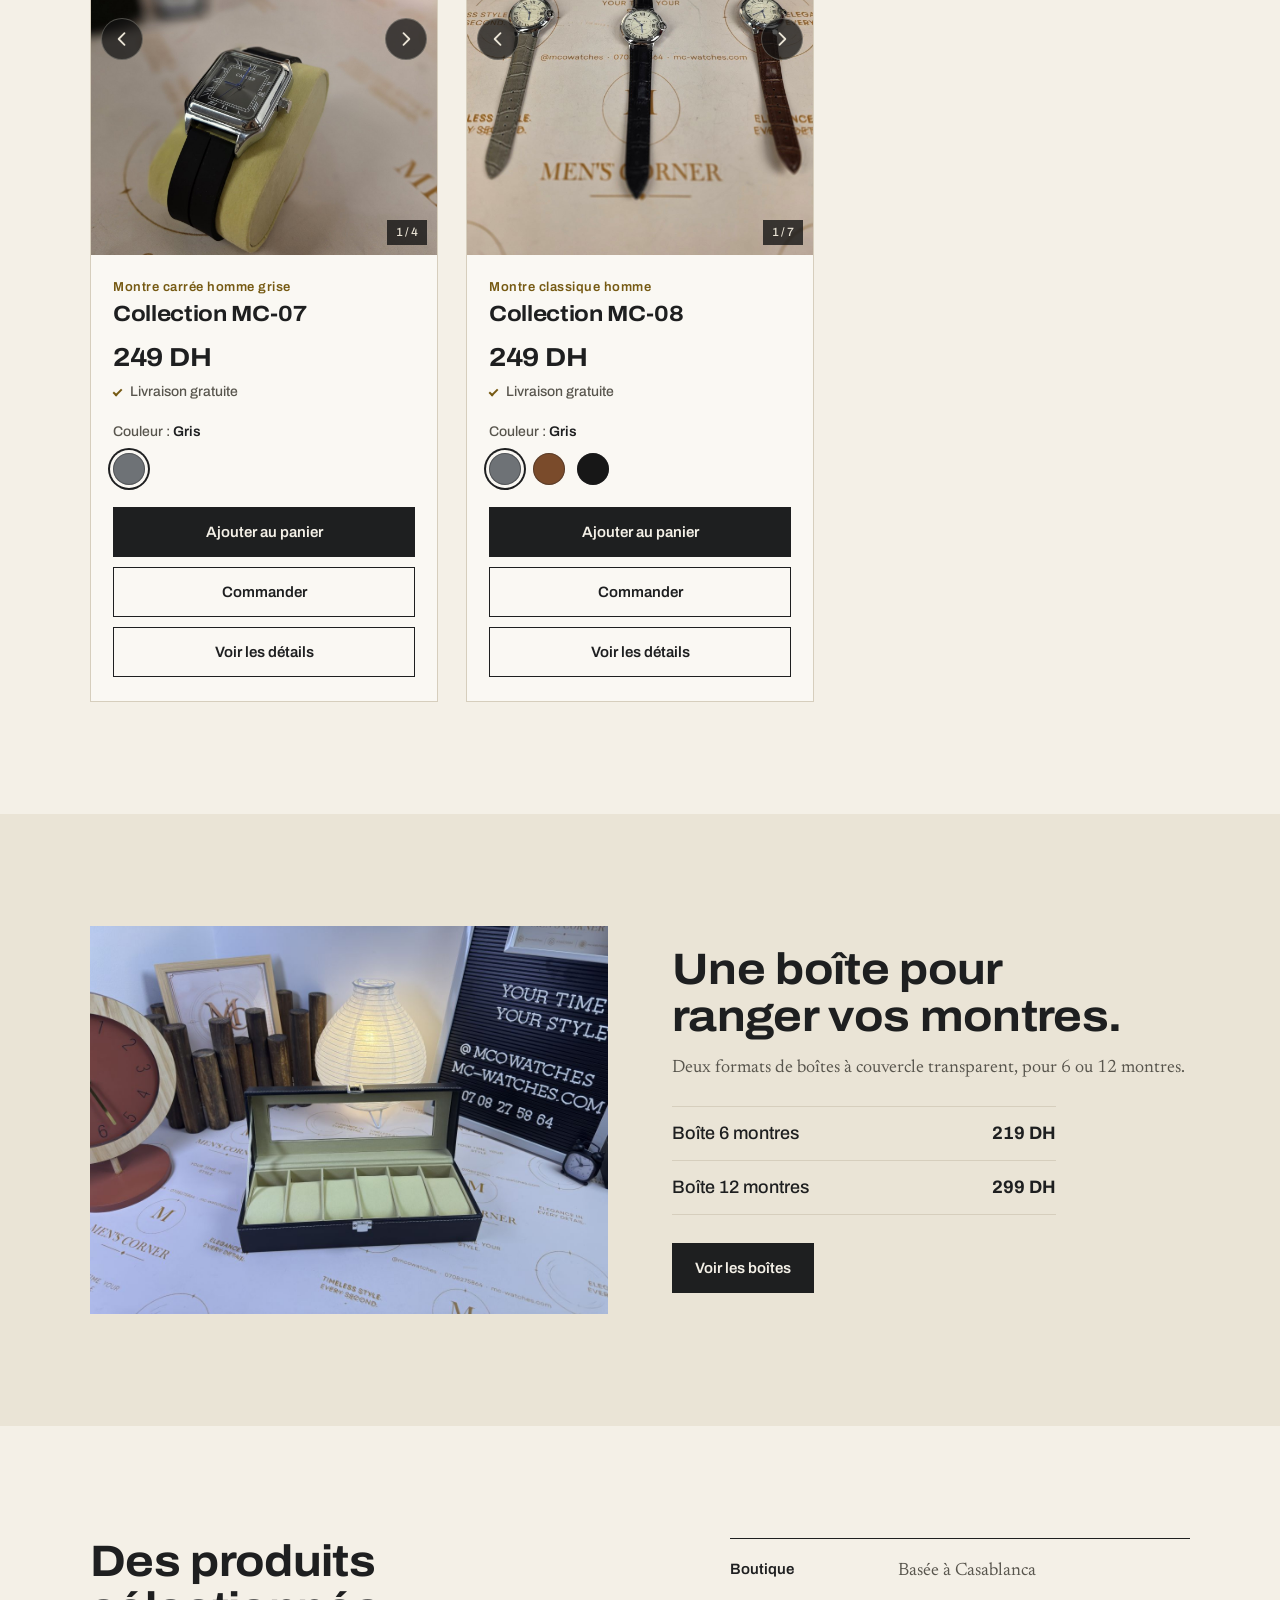
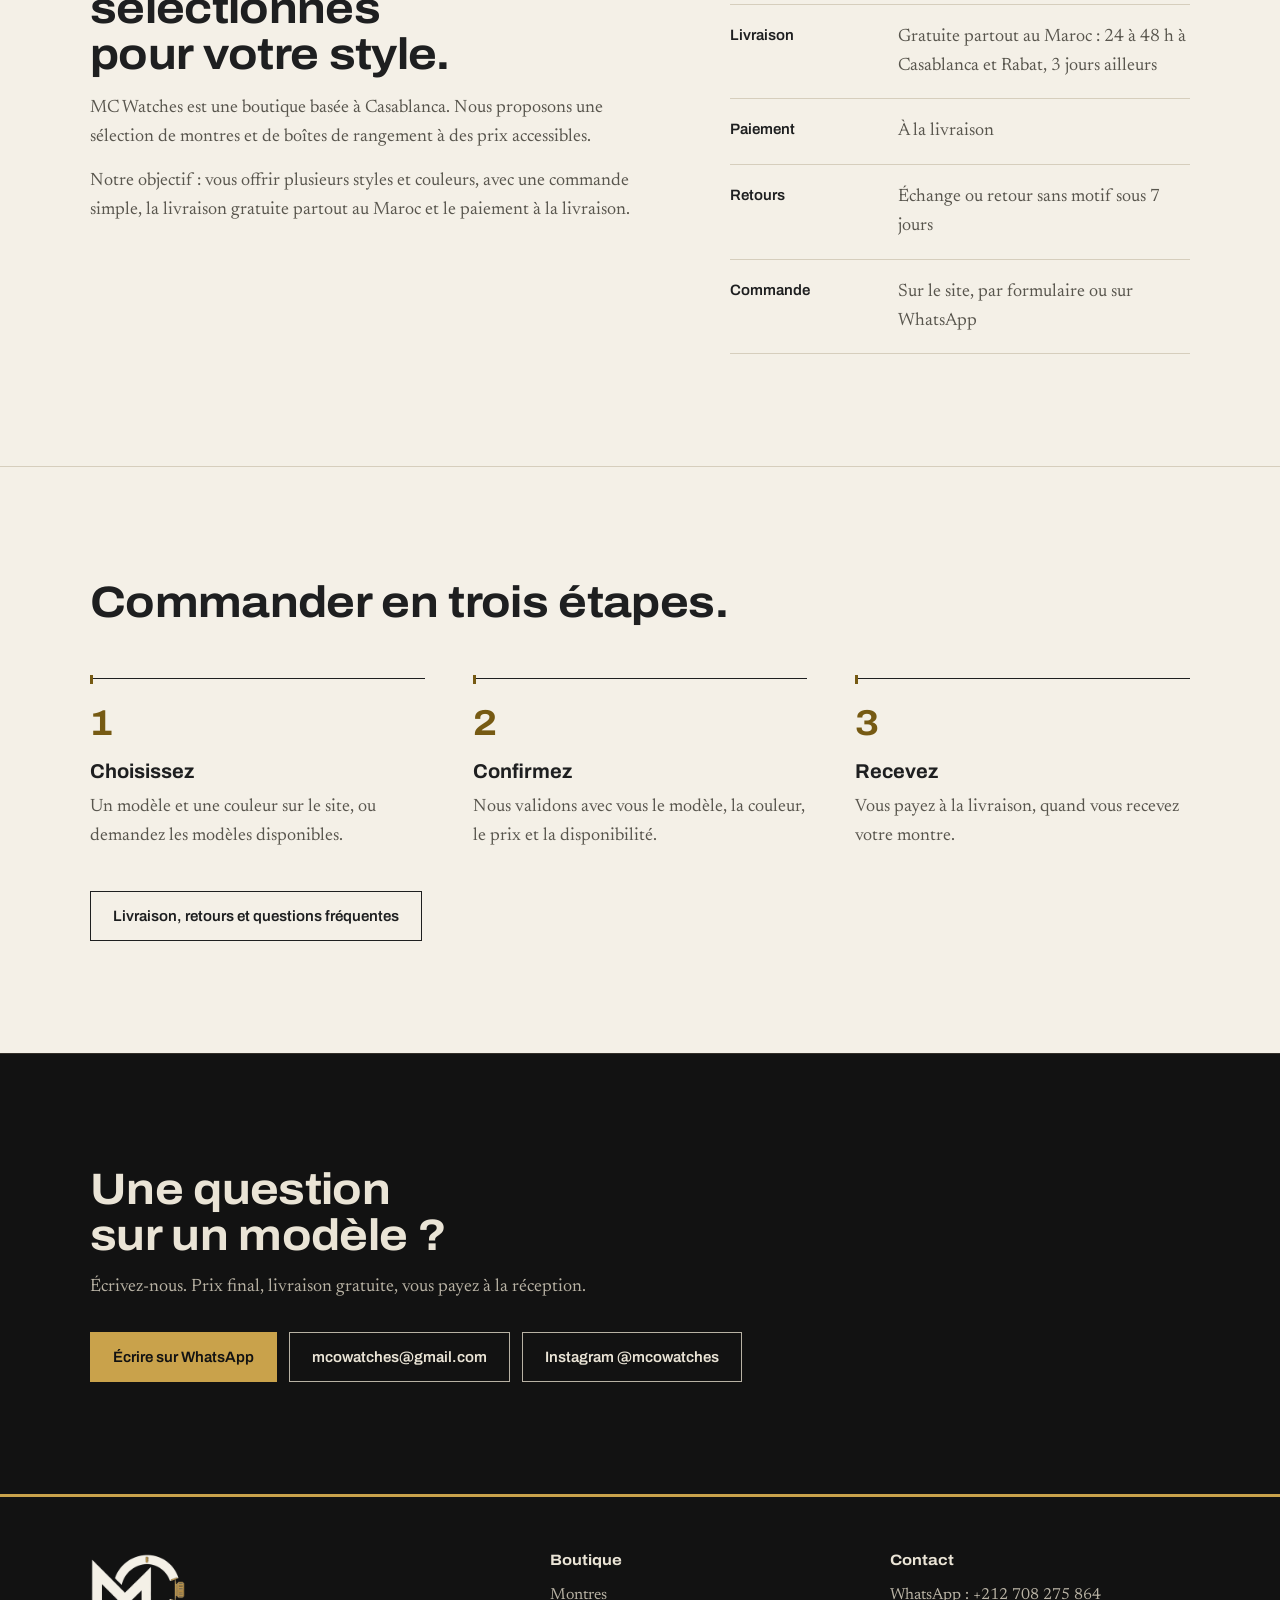
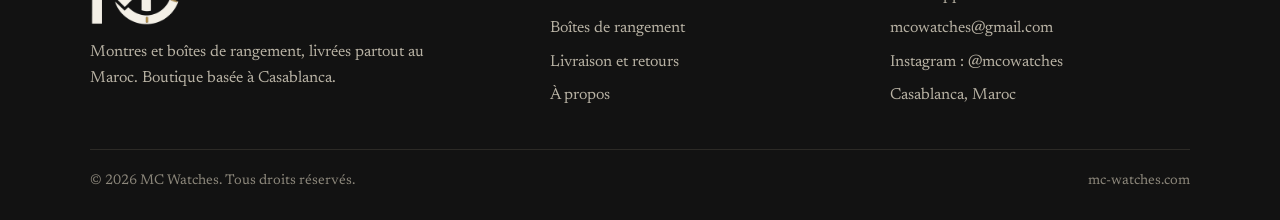
==== commit 7d5bf5ee: "SEO : les mots que les Marocains tapent sur Google D'apres les suggestions Google au Maroc (montre h" ====
--- a/index.html
+++ b/index.html
@@ -3,8 +3,8 @@
 <head>
   <meta charset="utf-8">
   <meta name="viewport" content="width=device-width, initial-scale=1">
-  <title>MC Watches | Montres pour homme, livraison gratuite au Maroc</title>
-  <meta name="description" content="Montres pour homme à prix abordables. Livraison gratuite partout au Maroc et paiement à la livraison. Boutique basée à Casablanca.">
+  <title>Montre homme au Maroc : boutique en ligne à Casablanca | MC Watches</title>
+  <meta name="description" content="Montres homme à prix abordable, à commander en ligne. Livraison gratuite partout au Maroc, paiement à la livraison. Boutique basée à Casablanca.">
   <meta name="robots" content="max-image-preview:large">
   <link rel="canonical" href="https://www.mc-watches.com/">
   <link rel="alternate" hreflang="fr" href="https://www.mc-watches.com/?lang=fr">
@@ -16,7 +16,7 @@
   <meta property="og:site_name" content="MC Watches">
   <meta property="og:locale" content="fr_MA">
   <meta property="og:title" content="MC Watches | Montres pour homme, livraison gratuite au Maroc">
-  <meta property="og:description" content="Montres pour homme à prix abordables. Livraison gratuite partout au Maroc et paiement à la livraison. Boutique basée à Casablanca.">
+  <meta property="og:description" content="Montres homme à prix abordable, à commander en ligne. Livraison gratuite partout au Maroc, paiement à la livraison. Boutique basée à Casablanca.">
   <meta property="og:url" content="https://www.mc-watches.com/">
   <meta property="og:image" content="https://www.mc-watches.com/og-image.jpg">
   <meta name="twitter:card" content="summary_large_image">
@@ -53,10 +53,10 @@
     } catch (e) {}
   })();
   </script>
-  <link rel="stylesheet" href="styles.css?v=45">
-  <script src="data.js?v=45" defer></script>
-  <script src="i18n.js?v=45" defer></script>
-  <script src="site.js?v=45" defer></script>
+  <link rel="stylesheet" href="styles.css?v=46">
+  <script src="data.js?v=46" defer></script>
+  <script src="i18n.js?v=46" defer></script>
+  <script src="site.js?v=46" defer></script>
   <script type="application/ld+json">
 {
   "@context": "https://schema.org",
